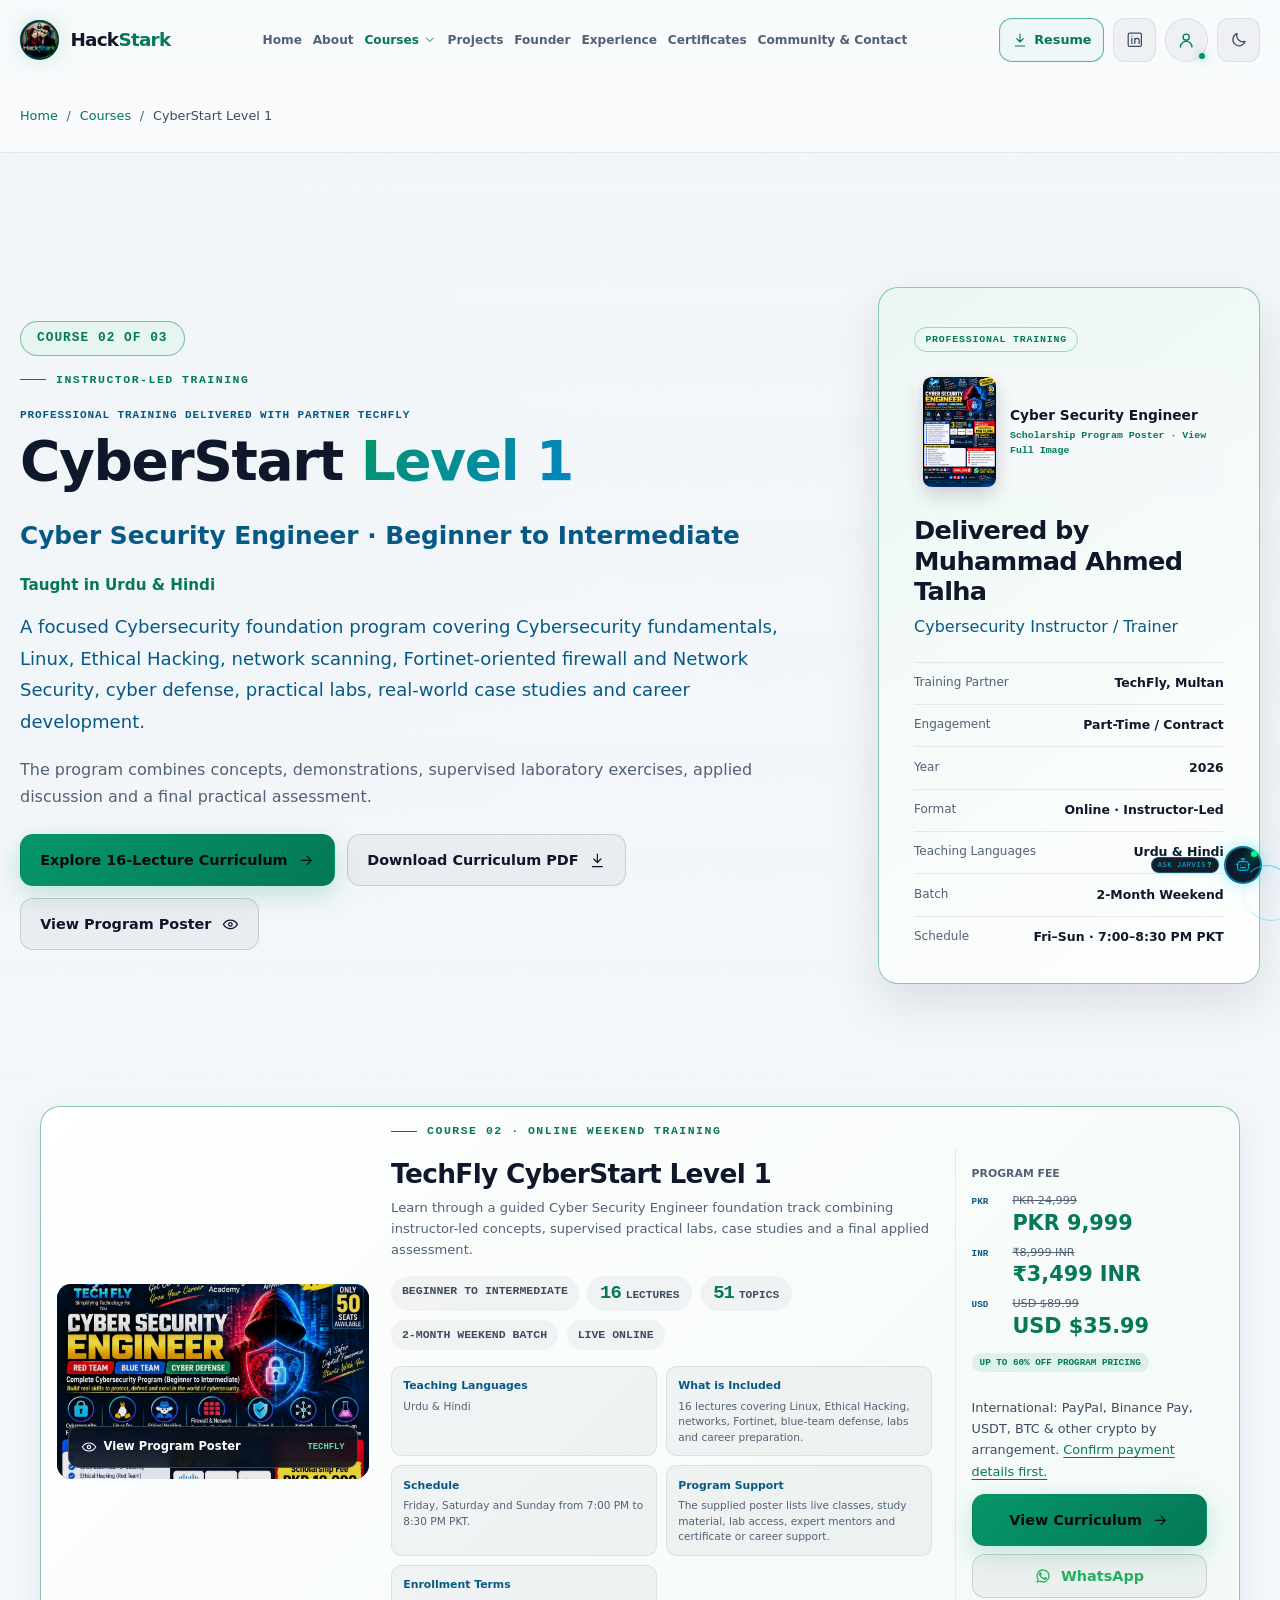
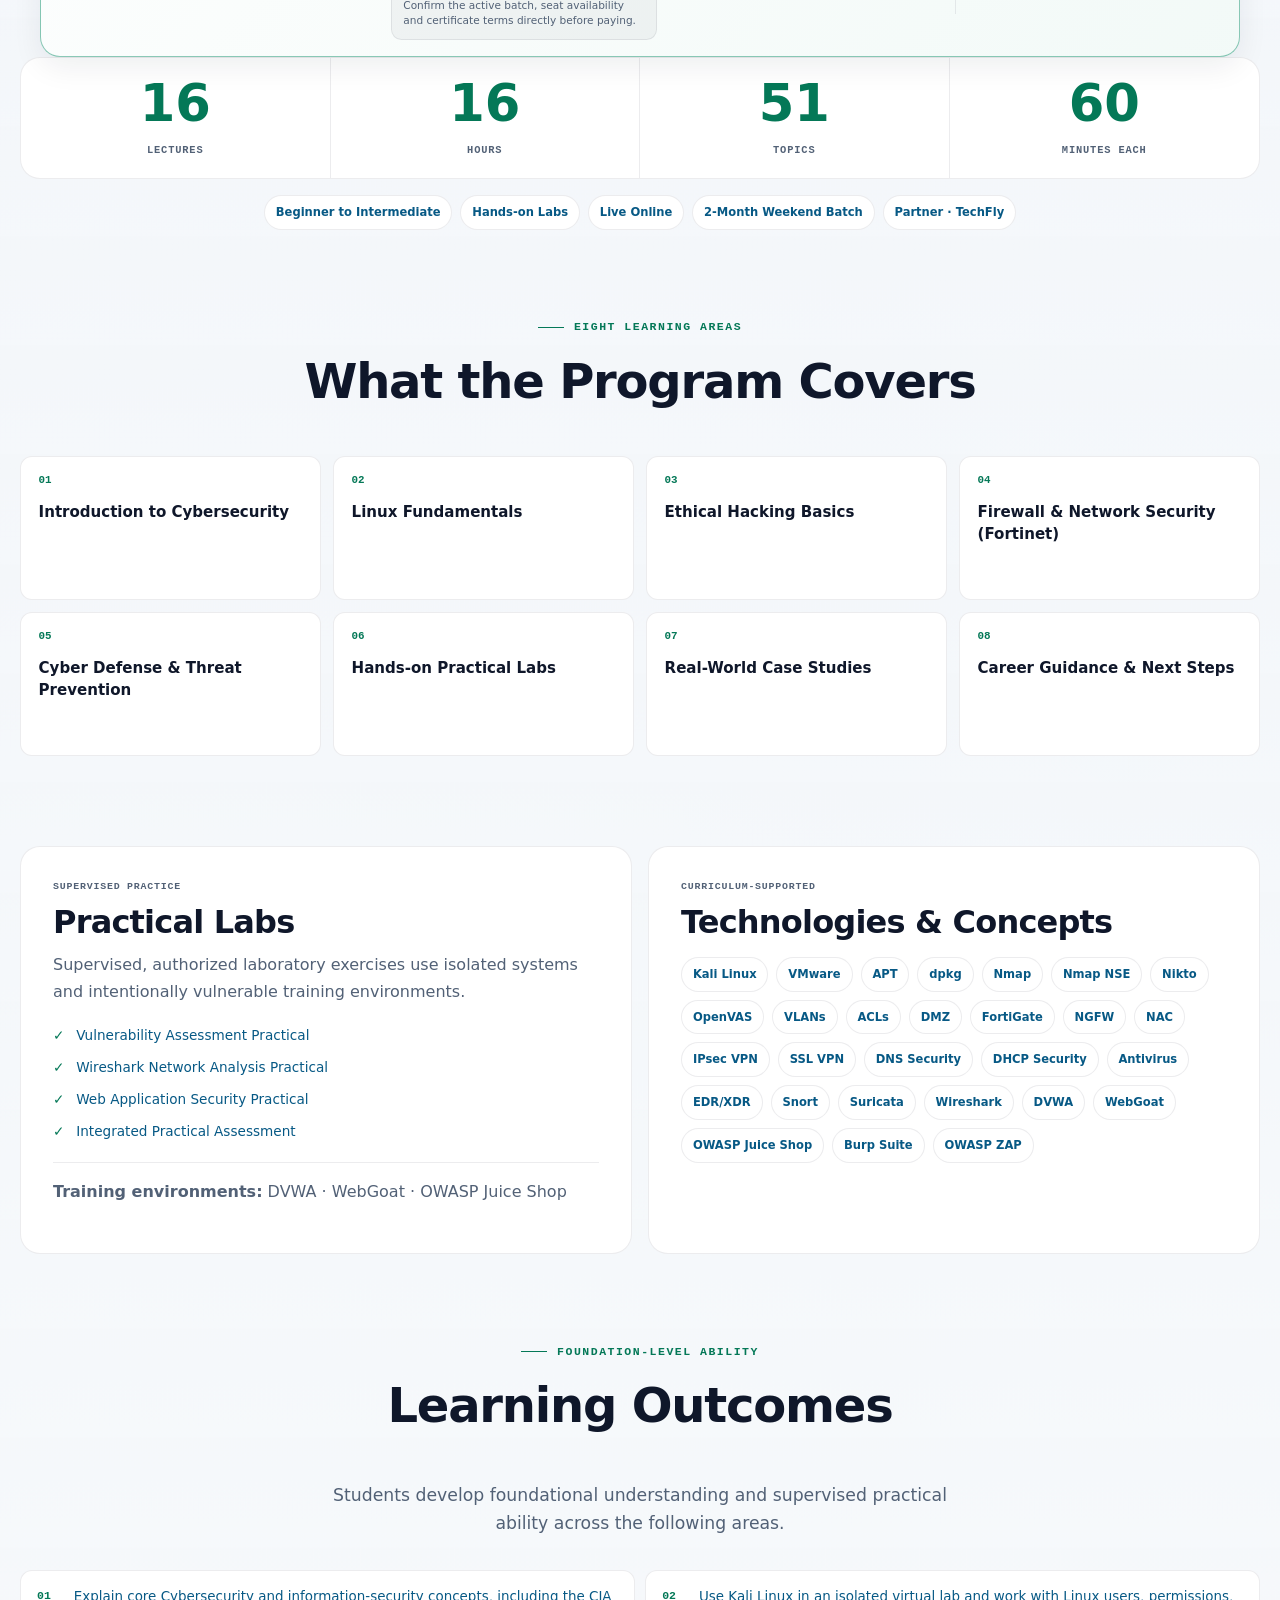
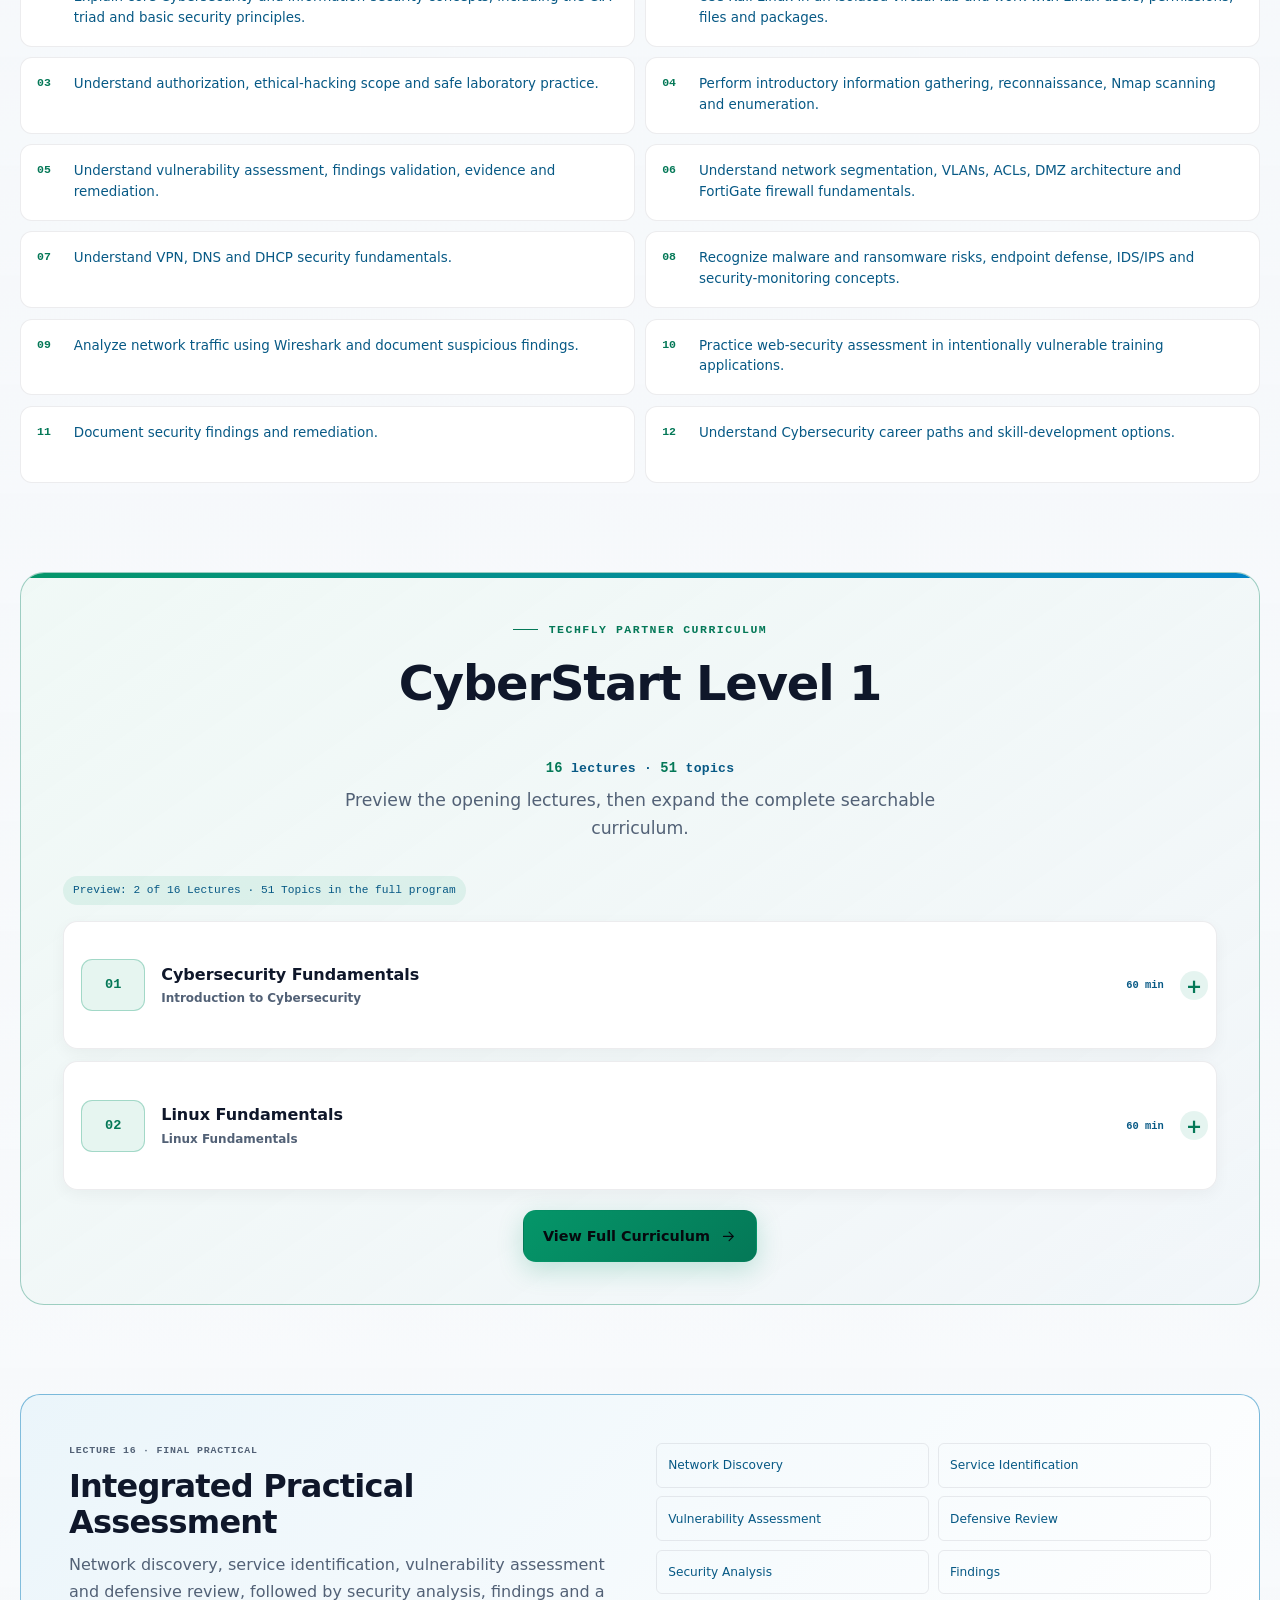
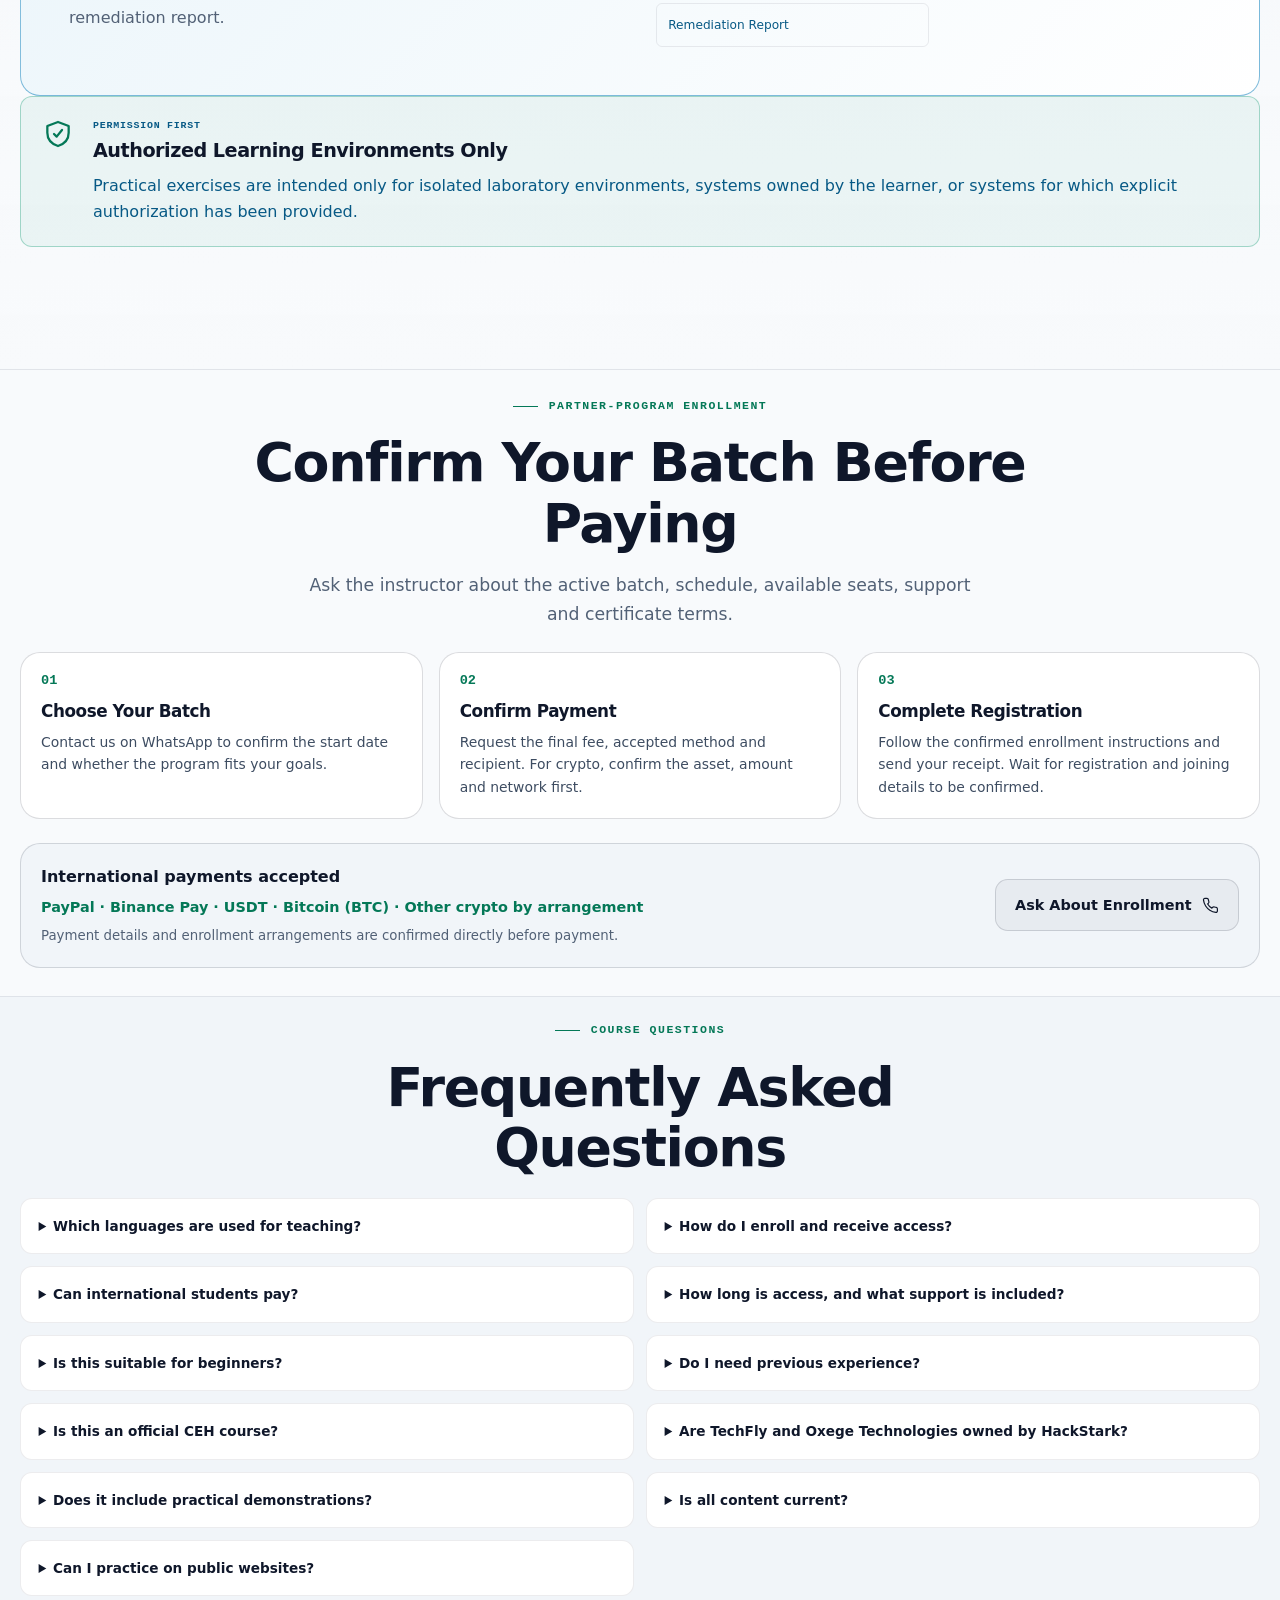
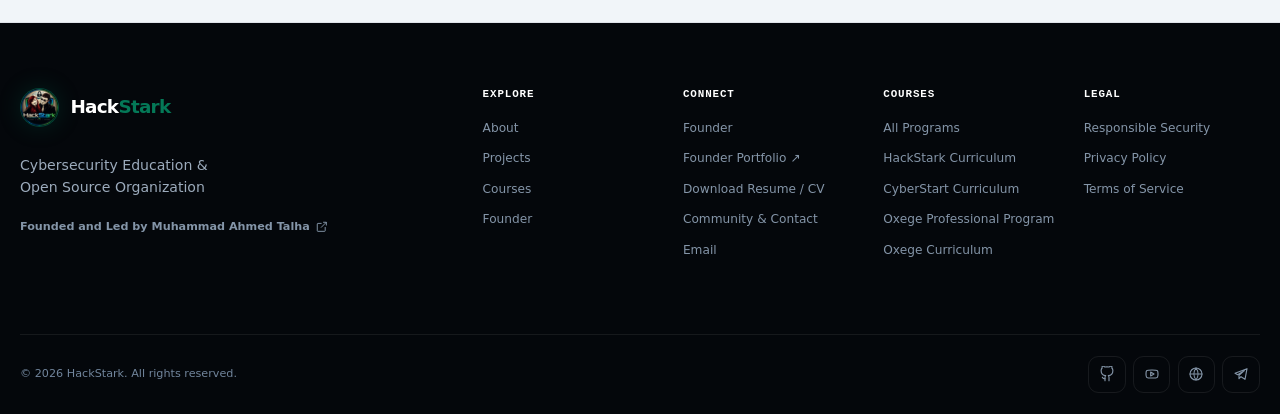
==== cyberstart.html @ ad21ef14 "Add files via upload" ====
<!doctype html>
<html lang="en" data-theme="dark">
<head>
  <meta charset="utf-8">
  <meta name="viewport" content="width=device-width, initial-scale=1">
  <meta name="description" content="Explore TechFly’s instructor-led cybersecurity foundation course, taught in Urdu and Hindi, with 16 lectures, supervised labs and weekend learning.">
  <meta name="theme-color" content="#06090e">
  <meta name="color-scheme" content="dark light">
  <meta name="application-name" content="HackStark">
  <meta name="apple-mobile-web-app-title" content="HackStark">
  <meta name="mobile-web-app-capable" content="yes">
  <meta name="apple-mobile-web-app-capable" content="yes">
  <meta name="referrer" content="strict-origin-when-cross-origin">
  <title>CyberStart Level 1 | HackStark</title>

  <link rel="canonical" href="https://mahmedtalha.github.io/hackstark/cyberstart.html">
  <link rel="icon" href="favicon.ico" sizes="any">
  <link rel="icon" href="favicon-16x16.png" type="image/png" sizes="16x16">
  <link rel="icon" href="favicon-32x32.png" type="image/png" sizes="32x32">
  <link rel="icon" href="favicon-48x48.png" type="image/png" sizes="48x48">
  <link rel="apple-touch-icon" href="apple-touch-icon.png" sizes="180x180">
  <link rel="manifest" href="site.webmanifest?v=20260921b">
  <meta name="msapplication-TileColor" content="#020b13">
  <meta name="msapplication-TileImage" content="icon-144.png">

  <meta property="og:type" content="website">
  <meta property="og:site_name" content="HackStark">
  <meta property="og:title" content="CyberStart Level 1 | HackStark">
  <meta property="og:description" content="Explore TechFly’s instructor-led cybersecurity foundation course, taught in Urdu and Hindi, with 16 lectures, supervised labs and weekend learning.">
  <meta property="og:url" content="https://mahmedtalha.github.io/hackstark/cyberstart.html">
  <meta property="og:image" content="https://mahmedtalha.github.io/hackstark/og.png">
  <meta property="og:image:width" content="1200">
  <meta property="og:image:height" content="630">
  <meta property="og:image:alt" content="Circular HackStark logo with two masked figures, a shield and blue-green branding">

  <meta name="twitter:card" content="summary_large_image">
  <meta name="twitter:title" content="CyberStart Level 1 | HackStark">
  <meta name="twitter:description" content="Explore TechFly’s instructor-led cybersecurity foundation course, taught in Urdu and Hindi, with 16 lectures, supervised labs and weekend learning.">
  <meta name="twitter:image" content="https://mahmedtalha.github.io/hackstark/og.png">

  <link rel="preconnect" href="https://premium-cow-1150.clerk.accounts.dev" crossorigin>
  <link rel="dns-prefetch" href="//premium-cow-1150.clerk.accounts.dev">
  <link rel="preload" href="https://premium-cow-1150.clerk.accounts.dev/npm/@clerk/ui@1/dist/ui.browser.js" as="script" crossorigin="anonymous" fetchpriority="high">
  <link rel="preload" href="https://premium-cow-1150.clerk.accounts.dev/npm/@clerk/clerk-js@6/dist/clerk.browser.js" as="script" crossorigin="anonymous" fetchpriority="high">
  <link rel="stylesheet" href="style.css?v=20261008">
  <link rel="stylesheet" href="course.css?v=20261005c">
  <link rel="stylesheet" href="cyberstart.css?v=20261005">
  <link rel="stylesheet" href="jarvis-aichatbot.css?v=20260922">
  <link rel="stylesheet" href="site-updates.css?v=20261008e">
  <script defer fetchpriority="high" crossorigin="anonymous" src="https://premium-cow-1150.clerk.accounts.dev/npm/@clerk/ui@1/dist/ui.browser.js"></script>
  <script defer fetchpriority="high" crossorigin="anonymous" data-clerk-publishable-key="pk_test_cHJlbWl1bS1jb3ctMTE1MC5jbGVyay5hY2NvdW50cy5kZXYk" src="https://premium-cow-1150.clerk.accounts.dev/npm/@clerk/clerk-js@6/dist/clerk.browser.js"></script>
  <script src="clerk-auth.js?v=20260922g" defer></script>
  <script src="oxege-curriculum-data.js?v=20261004" defer></script>
  <script src="hackstark-data.js?v=20261008b" defer></script>
  <script src="script.js?v=20261004" defer></script>
  <script src="site-pages.js?v=20261008e" defer></script>
  <script src="cyberstart.js?v=20261005" defer></script>
  <script src="whatsapp-enrollment.js?v=20261008" defer></script>
  <script src="jarvis-aichatbot.js?v=20261008e" defer></script>

  <script type="application/ld+json">
{
  "@context": "https://schema.org",
  "@graph": [
    {
      "@type": "Organization",
      "@id": "https://mahmedtalha.github.io/hackstark/#organization",
      "name": "HackStark",
      "url": "https://mahmedtalha.github.io/hackstark/",
      "email": "hackstarkofficial@gmail.com",
      "description": "A cybersecurity education and open source organization founded and led by Muhammad Ahmed Talha, focused on practical learning, responsible security research and open source projects.",
      "founder": {
        "@id": "https://mahmedtalha.github.io/hackstark/#founder"
      },
      "hasCourse": {
        "@id": "https://mahmedtalha.github.io/hackstark/#ethical-hacking-course"
      },
      "sameAs": [
        "https://github.com/hackstarkofficial",
        "https://www.youtube.com/@hackstark8829",
        "https://facebook.com/hackstarkk/",
        "https://t.me/hackstarkofficial"
      ]
    },
    {
      "@type": "WebSite",
      "@id": "https://mahmedtalha.github.io/hackstark/#website",
      "url": "https://mahmedtalha.github.io/hackstark/",
      "name": "HackStark",
      "publisher": {
        "@id": "https://mahmedtalha.github.io/hackstark/#organization"
      }
    },
    {
      "@type": "Person",
      "@id": "https://mahmedtalha.github.io/hackstark/#founder",
      "name": "Muhammad Ahmed Talha",
      "jobTitle": "CyberSecurity and IT Infrastructure Professional; Founder and CEO of HackStark",
      "description": "CyberSecurity instructor and IT infrastructure manager with 6+ years of experience across security training, penetration testing, enterprise operations and open-source security projects.",
      "email": "ahmedtalha470@gmail.com",
      "telephone": "+92 302 3070227",
      "address": {
        "@type": "PostalAddress",
        "addressLocality": "Rahim Yar Khan",
        "addressCountry": "PK"
      },
      "url": "https://mahmedtalha.github.io/portfolio/",
      "image": "https://mahmedtalha.github.io/hackstark/muhammad-ahmed-talha.webp",
      "worksFor": {
        "@id": "https://mahmedtalha.github.io/hackstark/#organization"
      },
      "alumniOf": {
        "@type": "CollegeOrUniversity",
        "name": "Islamia University of Bahawalpur"
      },
      "knowsAbout": [
        "Penetration Testing",
        "VAPT",
        "Red Teaming",
        "Network Security",
        "Active Directory",
        "Fortinet",
        "pfSense",
        "MikroTik",
        "Windows Server",
        "Linux System Administration",
        "OSINT",
        "Python Automation"
      ],
      "sameAs": [
        "https://github.com/mahmedtalha",
        "https://linkedin.com/in/ahmedtalha470"
      ]
    },
    {
      "@type": "Course",
      "@id": "https://mahmedtalha.github.io/hackstark/#ethical-hacking-course",
      "name": "Ethical Hacking Course for Beginners",
      "description": "A structured beginner course covering Kali Linux lab setup, reconnaissance, vulnerability assessment, systems, networks, web security, wireless security, IoT, cloud computing and cryptography.",
      "url": "https://mahmedtalha.github.io/hackstark/ethical-hacking-course.html",
      "educationalLevel": "Beginner",
      "isAccessibleForFree": false,
      "inLanguage": [
        "ur",
        "hi",
        "en"
      ],
      "hasCourseInstance": {
        "@type": "CourseInstance",
        "courseMode": "online, self-paced",
        "instructor": {
          "@id": "https://mahmedtalha.github.io/hackstark/#founder"
        }
      },
      "offers": {
        "@type": "Offer",
        "priceCurrency": "PKR",
        "price": "1999"
      },
      "provider": {
        "@id": "https://mahmedtalha.github.io/hackstark/#organization"
      }
    },
    {
      "@type": "Course",
      "@id": "https://mahmedtalha.github.io/hackstark/#cyberstart",
      "name": "CyberStart Level 1",
      "alternateName": "Cyber Security Engineer Foundation Program",
      "description": "A 16-lecture online instructor-led cybersecurity foundation program delivered within a two-month weekend format, covering cybersecurity fundamentals, Linux, ethical hacking, network scanning, Fortinet-oriented firewall and network security, cyber defense, supervised practical labs, case studies, career guidance and an integrated practical assessment.",
      "url": "https://mahmedtalha.github.io/hackstark/cyberstart.html",
      "educationalLevel": "Foundation",
      "timeRequired": "PT16H",
      "inLanguage": [
        "ur",
        "hi"
      ],
      "provider": {
        "@type": "Organization",
        "name": "TechFly",
        "address": {
          "@type": "PostalAddress",
          "addressLocality": "Multan",
          "addressCountry": "PK"
        }
      },
      "hasCourseInstance": {
        "@type": "CourseInstance",
        "courseMode": "Online instructor-led weekend training",
        "instructor": {
          "@id": "https://mahmedtalha.github.io/hackstark/#founder"
        }
      },
      "offers": {
        "@type": "Offer",
        "priceCurrency": "PKR",
        "price": "9999"
      }
    },
    {
      "@type": "Course",
      "@id": "https://mahmedtalha.github.io/hackstark/#oxege-training",
      "name": "Professional Cybersecurity & Ethical Hacking Program",
      "alternateName": "CEH v13 / CEH AI-Aligned Curriculum",
      "description": "An independent three-month professional cybersecurity curriculum aligned with relevant CEH v13 and CEH AI subject areas. It is not official EC-Council courseware or an EC-Council-authorized training program.",
      "url": "https://mahmedtalha.github.io/hackstark/oxege-training.html",
      "educationalLevel": "Beginner to professional",
      "timeRequired": "P3M",
      "inLanguage": [
        "ur",
        "hi"
      ],
      "provider": {
        "@type": "Organization",
        "name": "Oxege Technologies"
      },
      "hasCourseInstance": {
        "@type": "CourseInstance",
        "courseMode": [
          "Online",
          "Physical classroom in Rahim Yar Khan"
        ],
        "location": {
          "@type": "Place",
          "name": "Rahim Yar Khan",
          "address": {
            "@type": "PostalAddress",
            "addressLocality": "Rahim Yar Khan",
            "addressCountry": "PK"
          }
        },
        "instructor": {
          "@id": "https://mahmedtalha.github.io/hackstark/#founder"
        }
      },
      "offers": {
        "@type": "Offer",
        "priceCurrency": "PKR",
        "price": "44999"
      }
    }
  ]
}
  </script>
</head>
<body class="detail-page">
  <a class="skip-link" href="#main-content">Skip to Main Content</a>
  <div class="scroll-progress" aria-hidden="true"><span id="scroll-progress-bar"></span></div>

  <!-- Reusable icon symbols -->
  <svg class="svg-sprite" aria-hidden="true" focusable="false">
    <symbol id="icon-arrow" viewBox="0 0 24 24"><path d="M5 12h14M13 6l6 6-6 6"/></symbol>
    <symbol id="icon-book" viewBox="0 0 24 24"><path d="M4 19.5A2.5 2.5 0 0 1 6.5 17H20V4H6.5A2.5 2.5 0 0 0 4 6.5v13Z"/><path d="M4 19.5v-13M8 8h8M8 12h6"/></symbol>
    <symbol id="icon-code" viewBox="0 0 24 24"><path d="m8 9-3 3 3 3M16 9l3 3-3 3M14 5l-4 14"/></symbol>
    <symbol id="icon-copy" viewBox="0 0 24 24"><rect x="9" y="9" width="11" height="11" rx="2"/><path d="M15 9V6a2 2 0 0 0-2-2H6a2 2 0 0 0-2 2v7a2 2 0 0 0 2 2h3"/></symbol>
    <symbol id="icon-download" viewBox="0 0 24 24"><path d="M12 3v12M7 10l5 5 5-5M5 21h14"/></symbol>
    <symbol id="icon-external" viewBox="0 0 24 24"><path d="M15 4h5v5M20 4l-9 9"/><path d="M18 13v6a1 1 0 0 1-1 1H5a1 1 0 0 1-1-1V7a1 1 0 0 1 1-1h6"/></symbol>
    <symbol id="icon-eye" viewBox="0 0 24 24"><path d="M2 12s3.5-6 10-6 10 6 10 6-3.5 6-10 6S2 12 2 12Z"/><circle cx="12" cy="12" r="2.5"/></symbol>
    <symbol id="icon-github" viewBox="0 0 24 24"><path d="M15 22v-4a4.8 4.8 0 0 0-1-3.5c3.3-.4 6.8-1.6 6.8-7.4A5.8 5.8 0 0 0 19.3 3 5.4 5.4 0 0 0 19.1.1S17.9-.3 15 1.6a13.4 13.4 0 0 0-6 0C6.1-.3 4.9.1 4.9.1A5.4 5.4 0 0 0 4.7 3a5.8 5.8 0 0 0-1.5 4.1c0 5.8 3.5 7 6.8 7.4A4.8 4.8 0 0 0 9 18v4"/><path d="M9 19c-3 .9-3-1.5-4-2"/></symbol>
    <symbol id="icon-globe" viewBox="0 0 24 24"><circle cx="12" cy="12" r="9"/><path d="M3 12h18M12 3a15 15 0 0 1 0 18M12 3a15 15 0 0 0 0 18"/></symbol>
    <symbol id="icon-grid" viewBox="0 0 24 24"><rect x="4" y="4" width="6" height="6" rx="1"/><rect x="14" y="4" width="6" height="6" rx="1"/><rect x="4" y="14" width="6" height="6" rx="1"/><rect x="14" y="14" width="6" height="6" rx="1"/></symbol>
    <symbol id="icon-instagram" viewBox="0 0 24 24"><rect x="3" y="3" width="18" height="18" rx="5"/><circle cx="12" cy="12" r="4"/><circle cx="17.5" cy="6.5" r=".8" fill="currentColor" stroke="none"/></symbol>
    <symbol id="icon-layers" viewBox="0 0 24 24"><path d="m12 3 9 5-9 5-9-5 9-5Z"/><path d="m3 12 9 5 9-5M3 16l9 5 9-5"/></symbol>
    <symbol id="icon-linkedin" viewBox="0 0 24 24"><rect x="3" y="3" width="18" height="18" rx="2"/><path d="M8 10v7M8 7v.01M12 17v-4a3 3 0 0 1 6 0v4M12 10v7"/></symbol>
    <symbol id="icon-lock" viewBox="0 0 24 24"><rect x="4" y="10" width="16" height="11" rx="2"/><path d="M8 10V7a4 4 0 0 1 8 0v3M12 14v3"/></symbol>
    <symbol id="icon-mail" viewBox="0 0 24 24"><rect x="3" y="5" width="18" height="14" rx="2"/><path d="m3 7 9 6 9-6"/></symbol>
    <symbol id="icon-menu" viewBox="0 0 24 24"><path d="M4 7h16M4 12h16M4 17h16"/></symbol>
    <symbol id="icon-moon" viewBox="0 0 24 24"><path d="M20.5 14.2A8.4 8.4 0 0 1 9.8 3.5 8.5 8.5 0 1 0 20.5 14.2Z"/></symbol>
    <symbol id="icon-network" viewBox="0 0 24 24"><circle cx="5" cy="6" r="2"/><circle cx="19" cy="6" r="2"/><circle cx="12" cy="18" r="2"/><path d="m7 7 4 9M17 7l-4 9M7 6h10"/></symbol>
    <symbol id="icon-phone" viewBox="0 0 24 24"><path d="M22 16.9v3a2 2 0 0 1-2.2 2 19.8 19.8 0 0 1-8.6-3.1 19.4 19.4 0 0 1-6-6A19.8 19.8 0 0 1 2.1 4.2 2 2 0 0 1 4.1 2h3a2 2 0 0 1 2 1.7c.1 1 .4 2 .7 2.9a2 2 0 0 1-.5 2.1L8.1 9.9a16 16 0 0 0 6 6l1.2-1.2a2 2 0 0 1 2.1-.5c1 .3 1.9.6 2.9.7a2 2 0 0 1 1.7 2Z"/></symbol>
    <symbol id="icon-whatsapp" viewBox="0 0 24 24"><path fill="currentColor" stroke="none" d="M17.47 14.38c-.3-.15-1.76-.87-2.03-.97-.27-.1-.47-.15-.67.15-.2.3-.77.97-.94 1.17-.17.2-.35.22-.64.07-.3-.15-1.26-.46-2.4-1.48a9 9 0 0 1-1.66-2.07c-.17-.3-.02-.46.13-.6.13-.13.3-.35.45-.52.15-.17.2-.3.3-.5.1-.2.05-.37-.03-.52-.07-.15-.67-1.61-.91-2.21-.24-.58-.49-.5-.67-.51h-.57c-.2 0-.52.07-.79.37-.27.3-1.04 1.02-1.04 2.48s1.07 2.88 1.21 3.08c.15.2 2.1 3.21 5.1 4.5.71.31 1.27.49 1.7.63.72.23 1.37.2 1.88.12.58-.09 1.76-.72 2.01-1.42.25-.7.25-1.3.17-1.42-.07-.13-.27-.2-.57-.35ZM12.04 2a9.84 9.84 0 0 0-8.4 14.95L2.05 22l5.18-1.53A9.9 9.9 0 1 0 12.04 2Zm0 17.98a8 8 0 0 1-4.08-1.12l-.29-.17-3.08.91.92-3-.19-.31a8.05 8.05 0 1 1 6.72 3.69Z"/></symbol>
    <symbol id="icon-play" viewBox="0 0 24 24"><circle cx="12" cy="12" r="9"/><path d="m10 8 6 4-6 4V8Z"/></symbol>
    <symbol id="icon-search" viewBox="0 0 24 24"><circle cx="11" cy="11" r="7"/><path d="m20 20-4-4"/></symbol>
    <symbol id="icon-server" viewBox="0 0 24 24"><rect x="3" y="4" width="18" height="6" rx="2"/><rect x="3" y="14" width="18" height="6" rx="2"/><path d="M7 7h.01M7 17h.01M11 7h6M11 17h6"/></symbol>
    <symbol id="icon-shield" viewBox="0 0 24 24"><path d="M12 3 20 6v5c0 5-3.3 8.4-8 10-4.7-1.6-8-5-8-10V6l8-3Z"/><path d="m9 12 2 2 4-5"/></symbol>
    <symbol id="icon-sun" viewBox="0 0 24 24"><circle cx="12" cy="12" r="4"/><path d="M12 2v2M12 20v2M4.9 4.9l1.4 1.4M17.7 17.7l1.4 1.4M2 12h2M20 12h2M4.9 19.1l1.4-1.4M17.7 6.3l1.4-1.4"/></symbol>
    <symbol id="icon-telegram" viewBox="0 0 24 24"><path d="m21 4-3 16-6-4-3 3v-5l8-7-10 6-4-2 18-7Z"/></symbol>
    <symbol id="icon-terminal" viewBox="0 0 24 24"><rect x="3" y="4" width="18" height="16" rx="2"/><path d="m7 9 3 3-3 3M13 15h4"/></symbol>
    <symbol id="icon-user" viewBox="0 0 24 24"><circle cx="12" cy="8" r="4"/><path d="M4.5 21a7.5 7.5 0 0 1 15 0"/></symbol>
    <symbol id="icon-wifi" viewBox="0 0 24 24"><path d="M4 10a12 12 0 0 1 16 0M7 13a8 8 0 0 1 10 0M10 16a4 4 0 0 1 4 0"/><circle cx="12" cy="19" r="1" fill="currentColor" stroke="none"/></symbol>
    <symbol id="icon-x" viewBox="0 0 24 24"><path d="M4 4l16 16M20 4 4 20"/></symbol>
    <symbol id="icon-youtube" viewBox="0 0 24 24"><path d="M21 12s0-4-1-5-3-1-8-1-7 0-8 1-1 5-1 5 0 4 1 5 3 1 8 1 7 0 8-1 1-5 1-5Z"/><path d="m10 9 5 3-5 3V9Z"/></symbol>
  </svg>

  <header class="site-header" id="site-header">
    <div class="container header-inner">
      <a class="brand" href="index.html#home" aria-label="HackStark home">
        <span class="brand-mark" aria-hidden="true"><img src="icon-48.png" width="36" height="36" alt=""></span>
        <span>Hack<span>Stark</span></span>
      </a>

      <nav class="desktop-nav" aria-label="Primary navigation">
        <a href="index.html#home">Home</a>
        <a href="index.html#about">About</a>
        <div class="courses-dropdown">
          <button class="courses-toggle" id="courses-toggle-desktop" type="button" aria-expanded="false" aria-haspopup="menu" aria-controls="courses-menu-desktop">Courses <svg aria-hidden="true" viewBox="0 0 24 24"><path d="m6 9 6 6 6-6"/></svg></button>
          <div class="courses-menu" id="courses-menu-desktop" role="menu" aria-labelledby="courses-toggle-desktop" hidden>
            <div class="courses-menu__intro" role="presentation"><div><span class="courses-menu__eyebrow">HackStark Learning Paths</span></div><span class="courses-menu__count">3 Courses</span></div>
            <a class="courses-tile courses-tile--01" role="menuitem" href="ethical-hacking-course.html#about-course" aria-labelledby="course-label-desktop-01">
              <span class="courses-tile__icon courses-tile__icon--art" aria-hidden="true"><img src="course-security-art.svg" width="80" height="80" alt=""></span>
              <div class="courses-tile__body">
                <p class="courses-tile__provider"><span class="courses-tile__label">By</span> <b>HackStark</b></p>
                <h3 id="course-label-desktop-01">Ethical Hacking Course for Beginners</h3>
                <div class="courses-tile__tags"><span>Beginner</span><span>Self-Paced</span></div>
              </div>
              <div class="courses-tile__actions">
                <span class="courses-tile__view" aria-hidden="true"><span>View Course</span> <svg aria-hidden="true"><use href="#icon-arrow"></use></svg></span>
              </div>
            </a>
            <a class="courses-tile courses-tile--02" role="menuitem" href="#cyberstart" aria-labelledby="course-label-desktop-02">
              <span class="courses-tile__icon" aria-hidden="true"><svg><use href="#icon-terminal"></use></svg></span>
              <div class="courses-tile__body">
                <p class="courses-tile__provider"><span class="courses-tile__label">Partner</span> <b>TechFly</b></p>
                <h3 id="course-label-desktop-02">CyberStart Level 1</h3>
                <div class="courses-tile__tags"><span>16 Lectures</span><span>Beginner to Intermediate</span></div>
              </div>
              <div class="courses-tile__actions">
                <span class="courses-tile__view" aria-hidden="true"><span>View Course</span> <svg aria-hidden="true"><use href="#icon-arrow"></use></svg></span>
              </div>
            </a>
            <a class="courses-tile courses-tile--03" role="menuitem" href="oxege-training.html#oxege-training" aria-labelledby="course-label-desktop-03">
              <span class="courses-tile__icon" aria-hidden="true"><svg><use href="#icon-layers"></use></svg></span>
              <div class="courses-tile__body">
                <p class="courses-tile__provider"><span class="courses-tile__label">Partner</span> <b>Oxege Technologies</b></p>
                <h3 id="course-label-desktop-03">Professional Cybersecurity &amp; Ethical Hacking Program</h3>
                <div class="courses-tile__tags"><span>32 Modules · 587 Topics</span><span>CEH v13 / CEH AI Aligned</span></div>
              </div>
              <div class="courses-tile__actions">
                <span class="courses-tile__view" aria-hidden="true"><span>View Course</span> <svg aria-hidden="true"><use href="#icon-arrow"></use></svg></span>
              </div>
            </a>
          </div>
        </div>
        <a href="index.html#projects">Projects</a>
        <a href="index.html#founder">Founder</a>
        <a href="index.html#experience">Experience</a>
        <a href="index.html#credentials">Certificates</a>
        <a href="index.html#community">Community &amp; Contact</a>
      </nav>

      <div class="header-actions">
        <a class="button button--small button--outline-accent header-resume header-cta" href="M-Ahmed-Talha-Resume-2026.pdf?v=20260922-2" download="M-Ahmed-Talha-Resume-2026.pdf" aria-label="Download Muhammad Ahmed Talha's resume as a PDF"><svg aria-hidden="true"><use href="#icon-download"></use></svg><span>Resume</span></a>
        <a class="icon-button header-linkedin header-cta" href="https://linkedin.com/in/ahmedtalha470" target="_blank" rel="noopener noreferrer" aria-label="View Muhammad Ahmed Talha's LinkedIn profile" title="View LinkedIn"><svg aria-hidden="true"><use href="#icon-linkedin"></use></svg></a>
        <div class="auth-controls" id="clerk-auth-controls" aria-live="polite">
          <button class="auth-loading" data-clerk-loading type="button" aria-label="Open account" aria-busy="false" title="Sign in or create an account">
            <svg aria-hidden="true"><use href="#icon-user"></use></svg>
          </button>
          <div class="auth-signed-in" data-clerk-signed-in hidden>
            <span class="sr-only">Signed in Account Menu</span>
            <div id="clerk-user-button"></div>
          </div>
          <span class="auth-status" data-clerk-status hidden></span>
        </div>
        <button class="icon-button theme-toggle" id="theme-toggle" type="button" aria-label="Switch to light theme" title="Change color theme">
          <svg class="theme-icon theme-icon--sun" aria-hidden="true"><use href="#icon-sun"></use></svg>
          <svg class="theme-icon theme-icon--moon" aria-hidden="true"><use href="#icon-moon"></use></svg>
        </button>
        <button class="icon-button menu-toggle" id="menu-toggle" type="button" aria-expanded="false" aria-controls="mobile-menu" aria-label="Open navigation menu">
          <svg aria-hidden="true"><use href="#icon-menu"></use></svg>
        </button>
      </div>
    </div>

    <nav class="mobile-nav" id="mobile-menu" aria-label="Mobile navigation" hidden>
      <div class="mobile-nav__inner">
        <a href="index.html#home">Home</a>
        <a href="index.html#about">About</a>
        <div class="courses-dropdown">
          <button class="courses-toggle" id="courses-toggle-mobile" type="button" aria-expanded="false" aria-haspopup="menu" aria-controls="courses-menu-mobile">Courses <svg aria-hidden="true" viewBox="0 0 24 24"><path d="m6 9 6 6 6-6"/></svg></button>
          <div class="courses-menu" id="courses-menu-mobile" role="menu" aria-labelledby="courses-toggle-mobile" hidden>
            <div class="courses-menu__intro" role="presentation"><div><span class="courses-menu__eyebrow">HackStark Learning Paths</span></div><span class="courses-menu__count">3 Courses</span></div>
            <a class="courses-tile courses-tile--01" role="menuitem" href="ethical-hacking-course.html#about-course" aria-labelledby="course-label-mobile-01">
              <span class="courses-tile__icon courses-tile__icon--art" aria-hidden="true"><img src="course-security-art.svg" width="80" height="80" alt=""></span>
              <div class="courses-tile__body">
                <p class="courses-tile__provider"><span class="courses-tile__label">By</span> <b>HackStark</b></p>
                <h3 id="course-label-mobile-01">Ethical Hacking Course for Beginners</h3>
                <div class="courses-tile__tags"><span>Beginner</span><span>Self-Paced</span></div>
              </div>
              <div class="courses-tile__actions">
                <span class="courses-tile__view" aria-hidden="true"><span>View Course</span> <svg aria-hidden="true"><use href="#icon-arrow"></use></svg></span>
              </div>
            </a>
            <a class="courses-tile courses-tile--02" role="menuitem" href="#cyberstart" aria-labelledby="course-label-mobile-02">
              <span class="courses-tile__icon" aria-hidden="true"><svg><use href="#icon-terminal"></use></svg></span>
              <div class="courses-tile__body">
                <p class="courses-tile__provider"><span class="courses-tile__label">Partner</span> <b>TechFly</b></p>
                <h3 id="course-label-mobile-02">CyberStart Level 1</h3>
                <div class="courses-tile__tags"><span>16 Lectures</span><span>Beginner to Intermediate</span></div>
              </div>
              <div class="courses-tile__actions">
                <span class="courses-tile__view" aria-hidden="true"><span>View Course</span> <svg aria-hidden="true"><use href="#icon-arrow"></use></svg></span>
              </div>
            </a>
            <a class="courses-tile courses-tile--03" role="menuitem" href="oxege-training.html#oxege-training" aria-labelledby="course-label-mobile-03">
              <span class="courses-tile__icon" aria-hidden="true"><svg><use href="#icon-layers"></use></svg></span>
              <div class="courses-tile__body">
                <p class="courses-tile__provider"><span class="courses-tile__label">Partner</span> <b>Oxege Technologies</b></p>
                <h3 id="course-label-mobile-03">Professional Cybersecurity &amp; Ethical Hacking Program</h3>
                <div class="courses-tile__tags"><span>32 Modules · 587 Topics</span><span>CEH v13 / CEH AI Aligned</span></div>
              </div>
              <div class="courses-tile__actions">
                <span class="courses-tile__view" aria-hidden="true"><span>View Course</span> <svg aria-hidden="true"><use href="#icon-arrow"></use></svg></span>
              </div>
            </a>
          </div>
        </div>
        <a href="index.html#projects">Projects</a>
        <a href="index.html#founder">Founder</a>
        <a href="index.html#experience">Experience</a>
        <a href="index.html#credentials">Certificates</a>
        <a href="index.html#community">Community &amp; Contact</a>
        <a class="mobile-resume-link" href="M-Ahmed-Talha-Resume-2026.pdf?v=20260922-2" download="M-Ahmed-Talha-Resume-2026.pdf"><svg aria-hidden="true"><use href="#icon-download"></use></svg> Download Resume / CV</a>
        <a class="mobile-linkedin-link" href="https://linkedin.com/in/ahmedtalha470" target="_blank" rel="noopener noreferrer"><svg aria-hidden="true"><use href="#icon-linkedin"></use></svg> View LinkedIn</a>
      </div>
    </nav>
  </header>

  <main id="main-content">
<nav class="container course-breadcrumb" aria-label="Breadcrumb"><a href="index.html">Home</a><span aria-hidden="true">/</span><a href="index.html#courses">Courses</a><span aria-hidden="true">/</span><span aria-current="page">CyberStart Level 1</span></nav>
    <!-- CyberStart Level 1: separate instructor-led professional training program -->
    <section class="section cyberstart" id="cyberstart" aria-labelledby="cyberstart-heading">
      <div class="container">
        <div class="cyberstart-hero reveal">
          <div class="cyberstart-hero__copy">
            <span class="curriculum-sequence">Course 02 of 03</span>
            <p class="eyebrow"><span></span> Instructor-Led Training</p>
            <p class="cyberstart-program-label">Professional Training Delivered with Partner TechFly</p>
            <h1 id="cyberstart-heading">CyberStart <em>Level 1</em></h1>
            <p class="cyberstart-subtitle">Cyber Security Engineer · Beginner to Intermediate</p>
            <p class="course-teaching-languages">Taught in Urdu &amp; Hindi</p>
            <p class="cyberstart-lead">A focused Cybersecurity foundation program covering Cybersecurity fundamentals, Linux, Ethical Hacking, network scanning, Fortinet-oriented firewall and Network Security, cyber defense, practical labs, real-world case studies and career development.</p>
            <p>The program combines concepts, demonstrations, supervised laboratory exercises, applied discussion and a final practical assessment.</p>
            <div class="cyberstart-actions">
              <a class="button button--primary" href="#cyberstart-curriculum">Explore 16-Lecture Curriculum <svg aria-hidden="true"><use href="#icon-arrow"></use></svg></a>
              <a class="button button--ghost" href="CyberStart_Level_1_Techfly_16_Lecture_Curriculum.pdf" download="CyberStart_Level_1_Techfly_16_Lecture_Curriculum.pdf" aria-label="Download TechFly CyberStart Level 1 curriculum PDF">Download Curriculum PDF <svg aria-hidden="true"><use href="#icon-download"></use></svg></a>
              <a class="button button--ghost" href="techfly-cyber-security-engineer-poster.jpg" target="_blank" rel="noopener noreferrer">View Program Poster <svg aria-hidden="true"><use href="#icon-eye"></use></svg></a>
            </div>
          </div>
          <aside class="cyberstart-credential" aria-label="CyberStart delivery details">
            <span class="cyberstart-credential__badge">Professional Training</span>
            <a class="cyberstart-poster" href="techfly-cyber-security-engineer-poster.jpg" target="_blank" rel="noopener noreferrer" aria-label="Open the TechFly Cyber Security Engineer scholarship program poster">
              <img src="techfly-cyber-security-engineer-poster.jpg" width="1024" height="1536" loading="lazy" decoding="async" alt="TechFly Cyber Security Engineer scholarship poster showing the online weekend program">
              <span><strong>Cyber Security Engineer</strong><small>Scholarship Program Poster · View Full Image</small></span>
            </a>
            <h3>Delivered by<br>Muhammad Ahmed Talha</h3>
            <p>Cybersecurity Instructor / Trainer</p>
            <dl>
              <div><dt>Training Partner</dt><dd>TechFly, Multan</dd></div>
              <div><dt>Engagement</dt><dd>Part-Time / Contract</dd></div>
              <div><dt>Year</dt><dd>2026</dd></div>
              <div><dt>Format</dt><dd>Online · Instructor-Led</dd></div>
              <div><dt>Teaching Languages</dt><dd>Urdu &amp; Hindi</dd></div>
              <div><dt>Batch</dt><dd>2-Month Weekend</dd></div>
              <div><dt>Schedule</dt><dd>Fri–Sun · 7:00–8:30 PM PKT</dd></div>
            </dl>
          </aside>
        </div>

        <div class="container course-enrollment course-enrollment--techfly" id="enroll-techfly">
          <div class="course-enrollment__media course-enrollment__media--poster">
            <img src="techfly-cyber-security-engineer-poster.jpg" width="1024" height="1536" loading="lazy" decoding="async" alt="TechFly Cyber Security Engineer online weekend scholarship program poster">
            <a href="techfly-cyber-security-engineer-poster.jpg" target="_blank" rel="noopener noreferrer"><svg aria-hidden="true"><use href="#icon-eye"></use></svg> View Program Poster <span>TechFly</span></a>
          </div>
          <div class="course-enrollment__content">
            <p class="eyebrow"><span></span> Course 02 · Online weekend training</p>
            <h3><a class="course-enrollment__title-link" href="#cyberstart">TechFly CyberStart Level 1</a></h3>
            <p>Learn through a guided Cyber Security Engineer foundation track combining instructor-led concepts, supervised practical labs, case studies and a final applied assessment.</p>
            <ul class="course-enrollment__highlights"><li>Beginner to Intermediate</li><li><strong class="stat-number stat-number--compact" data-count-up>16</strong><span>Lectures</span></li><li><strong class="stat-number stat-number--compact" data-count-up>51</strong><span>Topics</span></li><li>2-Month Weekend Batch</li><li>Live Online</li></ul>
            <dl class="course-purchase-details" aria-label="TechFly course purchase details">
              <div><dt>Teaching Languages</dt><dd>Urdu &amp; Hindi</dd></div>
              <div><dt>What is Included</dt><dd>16 lectures covering Linux, Ethical Hacking, networks, Fortinet, blue-team defense, labs and career preparation.</dd></div>
              <div><dt>Schedule</dt><dd>Friday, Saturday and Sunday from 7:00 PM to 8:30 PM PKT.</dd></div>
              <div><dt>Program Support</dt><dd>The supplied poster lists live classes, study material, lab access, expert mentors and certificate or career support.</dd></div>
              <div><dt>Enrollment Terms</dt><dd>Confirm the active batch, seat availability and certificate terms directly before paying.</dd></div>
            </dl>
          </div>
          <div class="course-enrollment__purchase">
            <span>Program Fee</span>
            <div class="course-price-pairs" aria-label="TechFly pricing in Pakistani rupees, Indian rupees and US dollars">
              <div><small>PKR</small><del>PKR 24,999</del><strong>PKR 9,999</strong></div>
              <div class="course-price-inr"><small>INR</small><del>₹8,999 INR</del><strong>₹3,499 INR</strong></div>
              <div><small>USD</small><del>USD $89.99</del><strong>USD $35.99</strong></div>
            </div>
            <span class="course-discount">Up to 60% Off Program Pricing</span>
<p class="course-payment-methods">International: PayPal, Binance Pay, USDT, BTC &amp; other crypto by arrangement. <a href="#enrollment-guide">Confirm payment details first.</a></p>
            <div class="course-enrollment__actions">
              <a class="button button--primary" href="#cyberstart-curriculum">View Curriculum <svg aria-hidden="true"><use href="#icon-arrow"></use></svg></a>
              <a class="button button--ghost enrollment-whatsapp" href="https://wa.me/923023070227?text=Hello%2C%20I%20would%20like%20information%20about%20the%20TechFly%20CyberStart%20Level%201%20program.%20Please%20share%20the%20active%20batch%2C%20fees%2C%20schedule%2C%20and%20enrollment%20details." target="_blank" rel="noopener noreferrer"><svg class="whatsapp-icon" aria-hidden="true"><use href="#icon-whatsapp"></use></svg> WhatsApp</a>
            </div>
          </div>
        </div>

        <div class="cyberstart-stats" aria-label="CyberStart program highlights">
          <div><strong>16</strong><span>Lectures</span></div><div><strong>16</strong><span>Hours</span></div><div><strong>51</strong><span>Topics</span></div><div><strong>60</strong><span>Minutes Each</span></div>
        </div>
        <ul class="cyberstart-badges" aria-label="Program attributes">
          <li>Beginner to Intermediate</li><li>Hands-on Labs</li><li>Live Online</li><li>2-Month Weekend Batch</li><li>Partner · TechFly</li>
        </ul>

        <div class="cyberstart-block" aria-labelledby="cyberstart-covers-heading">
          <div class="section-intro section-intro--center">
            <p class="eyebrow"><span></span> Eight Learning Areas</p>
            <h3 id="cyberstart-covers-heading">What the Program Covers</h3>
          </div>
          <ol class="cyberstart-area-grid" id="cyberstart-learning-areas"></ol>
        </div>

        <div class="cyberstart-split cyberstart-block">
          <article class="cyberstart-panel" aria-labelledby="cyberstart-labs-heading">
            <p class="mono-label">Supervised practice</p>
            <h3 id="cyberstart-labs-heading">Practical Labs</h3>
            <p>Supervised, authorized laboratory exercises use isolated systems and intentionally vulnerable training environments.</p>
            <ul class="cyberstart-check-list" id="cyberstart-labs"></ul>
            <p class="cyberstart-platforms"><strong>Training environments:</strong> DVWA · WebGoat · OWASP Juice Shop</p>
          </article>
          <article class="cyberstart-panel" aria-labelledby="cyberstart-tools-heading">
            <p class="mono-label">Curriculum-supported</p>
            <h3 id="cyberstart-tools-heading">Technologies &amp; Concepts</h3>
            <ul class="cyberstart-tool-list" id="cyberstart-tools"></ul>
          </article>
        </div>

        <div class="cyberstart-block" aria-labelledby="cyberstart-outcomes-heading">
          <div class="section-intro section-intro--center">
            <p class="eyebrow"><span></span> Foundation-Level Ability</p>
            <h3 id="cyberstart-outcomes-heading">Learning Outcomes</h3>
            <p>Students develop foundational understanding and supervised practical ability across the following areas.</p>
          </div>
          <ul class="cyberstart-outcomes" id="cyberstart-outcomes"></ul>
        </div>

        <div class="cyberstart-block cyberstart-curriculum" id="cyberstart-curriculum" aria-labelledby="cyberstart-curriculum-heading">
          <div class="section-intro section-intro--center">
            <p class="eyebrow"><span></span> TechFly Partner Curriculum</p>
            <h3 id="cyberstart-curriculum-heading">CyberStart Level 1</h3>
            <p class="curriculum-count"><strong>16</strong> lectures · <strong>51</strong> topics</p>
            <p>Preview the opening lectures, then expand the complete searchable curriculum.</p>
          </div>
          <div class="cyberstart-curriculum__tools" hidden>
            <label class="cyberstart-search"><span>Search CyberStart Curriculum</span><span><svg aria-hidden="true"><use href="#icon-search"></use></svg><input type="search" id="cyberstart-search" placeholder="Search lectures, topics or tools" autocomplete="off"></span></label>
            <div class="cyberstart-actions--compact"><button type="button" id="cyberstart-expand">Expand All</button><button type="button" id="cyberstart-collapse">Collapse All</button></div>
          </div>
          <div class="cyberstart-filters" id="cyberstart-filters" role="group" aria-label="Filter CyberStart curriculum by learning area" hidden></div>
          <p class="cyberstart-status" id="cyberstart-status" role="status" aria-live="polite"></p>
          <div class="cyberstart-lecture-list" id="cyberstart-lecture-list"></div>
          <div class="curriculum-more"><button class="button button--primary" type="button" id="cyberstart-full-toggle" aria-expanded="false" aria-controls="cyberstart-lecture-list">View Full Curriculum <svg aria-hidden="true"><use href="#icon-arrow"></use></svg></button></div>
          <noscript><p class="course-noscript">Enable JavaScript to use curriculum search, filters and accessible lecture accordions.</p></noscript>
        </div>

        <div class="cyberstart-assessment cyberstart-block" aria-labelledby="cyberstart-assessment-heading">
          <div><p class="mono-label">Lecture 16 · Final practical</p><h3 id="cyberstart-assessment-heading">Integrated Practical Assessment</h3><p>Network discovery, service identification, vulnerability assessment and defensive review, followed by security analysis, findings and a remediation report.</p></div>
          <ul><li>Network Discovery</li><li>Service Identification</li><li>Vulnerability Assessment</li><li>Defensive Review</li><li>Security Analysis</li><li>Findings</li><li>Remediation Report</li></ul>
        </div>

        <aside class="cyberstart-safety" aria-labelledby="cyberstart-safety-heading">
          <svg aria-hidden="true"><use href="#icon-shield"></use></svg>
          <div><p class="mono-label">Permission first</p><h3 id="cyberstart-safety-heading">Authorized Learning Environments Only</h3><p>Practical exercises are intended only for isolated laboratory environments, systems owned by the learner, or systems for which explicit authorization has been provided.</p></div>
        </aside>
      </div>
    </section>

    <section class="section enrollment-guide" id="enrollment-guide" aria-labelledby="enrollment-guide-heading">
      <div class="container">
        <div class="section-intro section-intro--center"><p class="eyebrow"><span></span> Partner-program enrollment</p><h2 id="enrollment-guide-heading">Confirm Your Batch Before Paying</h2><p>Ask the instructor about the active batch, schedule, available seats, support and certificate terms.</p></div>
        <ol class="enrollment-steps partner-enrollment-steps">
          <li><span>01</span><div><h3>Choose Your Batch</h3><p>Contact us on WhatsApp to confirm the start date and whether the program fits your goals.</p></div></li>
          <li><span>02</span><div><h3>Confirm Payment</h3><p>Request the final fee, accepted method and recipient. For crypto, confirm the asset, amount and network first.</p></div></li>
          <li><span>03</span><div><h3>Complete Registration</h3><p>Follow the confirmed enrollment instructions and send your receipt. Wait for registration and joining details to be confirmed.</p></div></li>
        </ol>
        <div class="international-payments"><div><strong>International payments accepted</strong><p>PayPal · Binance Pay · USDT · Bitcoin (BTC) · Other crypto by arrangement</p><small>Payment details and enrollment arrangements are confirmed directly before payment.</small></div><a class="button button--ghost" href="https://wa.me/923023070227?text=Hello%2C%20please%20confirm%20the%20active%20batch%2C%20schedule%2C%20payment%20details%20and%20enrollment%20steps%20for%20TechFly%20CyberStart%20Level%201." target="_blank" rel="noopener noreferrer">Ask About Enrollment <svg aria-hidden="true"><use href="#icon-phone"></use></svg></a></div>
      </div>
    </section>
    <section class="section course-home-section section--tinted course-faq" id="faq" aria-labelledby="faq-heading">
      <div class="container">
        <div class="section-intro section-intro--center"><p class="eyebrow"><span></span> Course questions</p><h2 id="faq-heading">Frequently Asked Questions</h2></div>
        <div class="faq-list">
          <details><summary>Which languages are used for teaching?</summary><p>The HackStark Ethical Hacking Course for Beginners is taught in Urdu, Hindi and English. TechFly CyberStart Level 1 and the Oxege professional program are taught in Urdu and Hindi.</p></details>
          <details><summary>How do I enroll and receive access?</summary><p>For the self-paced course, create an account or sign in, choose a payment method, complete payment and send your receipt on WhatsApp with your account email. Access starts after manual verification and confirmed approval. Ask about the expected verification time before paying. Partner-program enrollment and active batches are confirmed directly.</p></details>
          <details><summary>Can international students pay?</summary><p>Yes. PayPal, Binance Pay, USDT, Bitcoin (BTC) and other crypto by arrangement are accepted. Contact us on WhatsApp before paying to confirm recipient details, the final amount, currency and any fees. For crypto, confirm both the asset and network. INR prices are reference prices; confirm settlement details first.</p></details>
          <details><summary>How long is access, and what support is included?</summary><p>Ask HackStark to confirm the access period and support arrangements before paying. For instructor-led programs, also confirm the active batch, schedule and certificate terms.</p></details>
          <details><summary>Is this suitable for beginners?</summary><p>Yes. It begins with virtualization and Kali Linux setup before introducing Cybersecurity topics.</p></details>
          <details><summary>Do I need previous experience?</summary><p>No. Basic computer knowledge is sufficient; networking knowledge is helpful.</p></details>
          <details><summary>Is this an official CEH course?</summary><p>No. It is independent HackStark education and does not award EC Council certification.</p></details>
          <details><summary>Are TechFly and Oxege Technologies owned by HackStark?</summary><p>No. They are independent training partners. Neither Muhammad Ahmed Talha nor HackStark owns either organization.</p></details>
          <details><summary>Does it include practical demonstrations?</summary><p>Yes. Lab demonstrations must only be reproduced in controlled, authorized environments.</p></details>
          <details><summary>Is all content current?</summary><p>Foundational and legacy lessons are clearly labeled, with current official documentation linked where available.</p></details>
          <details><summary>Can I practice on public websites?</summary><p>No. Use your own systems, intentionally vulnerable labs, CTFs or explicitly authorized targets only.</p></details>
        </div>
      </div>
    </section>

  </main>

  <dialog class="auth-dialog" id="auth-dialog" aria-labelledby="auth-dialog-title">
    <div class="auth-dialog__card">
      <button class="auth-dialog__close" type="button" data-auth-dialog-close aria-label="Close account dialog">×</button>
      <div class="auth-dialog__intro">
        <span class="mono-label" id="auth-dialog-title">HackStark Account</span>
      </div>
      <div class="auth-dialog__switcher" role="group" aria-label="Choose account action">
        <button type="button" class="is-active" data-auth-view="signIn" aria-pressed="true"><svg aria-hidden="true"><use href="#icon-user"></use></svg><span><strong>Sign in</strong><small>Existing Account</small></span></button>
        <button type="button" data-auth-view="signUp" aria-pressed="false"><svg aria-hidden="true"><use href="#icon-lock"></use></svg><span><strong>Sign Up</strong><small>Create Account</small></span></button>
      </div>
      <div class="auth-purchase-help">
        <a href="https://wa.me/923023070227?text=Assalam%20o%20Alaikum.%20I%20need%20help%20signing%20in%20or%20purchasing%20the%20HackStark%20course." target="_blank" rel="noopener noreferrer" aria-label="Contact HackStark on WhatsApp at +92 302 3070227 for account and course purchase help"><svg aria-hidden="true"><use href="#icon-phone"></use></svg><span><strong>Contact on WhatsApp</strong><small>Account &amp; Course Purchase Help</small><em>+92 302 3070227</em></span><svg class="auth-purchase-help__arrow" aria-hidden="true"><use href="#icon-arrow"></use></svg></a>
      </div>
      <div id="clerk-auth-mount"></div>
    </div>
  </dialog>

  <dialog class="payment-dialog" id="payment-dialog" aria-labelledby="payment-dialog-title">
    <form method="dialog" class="payment-dialog__card">
      <button class="payment-dialog__close" value="cancel" aria-label="Close payment instructions">×</button>
      <p class="eyebrow"><span></span> Secure manual verification</p>
      <h2 id="payment-dialog-title">Complete Payment</h2>
      <p class="payment-dialog__intro">Choose a method below. For international payments, request the recipient and final amount on WhatsApp first. After payment, send your receipt for manual verification.</p>

      <div class="payment-summary">
        <span>Ethical Hacking Course for Beginners</span>
        <div><del>PKR 4,999 · USD $19.99</del><strong data-payment-current-price>PKR 1,999</strong></div>
      </div>

      <div class="payment-coupon" data-payment-coupon>
        <label for="payment-coupon-code">Coupon Code</label>
        <div class="payment-coupon__controls">
          <input id="payment-coupon-code" data-coupon-input type="text" inputmode="text" autocomplete="off" autocapitalize="characters" spellcheck="false" placeholder="Enter coupon code">
          <button type="button" data-coupon-apply>Apply Coupon</button>
        </div>
        <p class="payment-coupon__status" data-coupon-status role="status" aria-live="polite">Save 10% to 50% with a valid coupon.</p>
      </div>

      <fieldset class="payment-methods">
        <legend>Select payment method</legend>
        <label><input type="radio" name="payment-method" value="JazzCash" checked><span><strong>JazzCash</strong><small>Muhammad Ahmed Talha · 03238621733</small></span></label>
        <label><input type="radio" name="payment-method" value="Easypaisa"><span><strong>Easypaisa</strong><small>03023070227</small></span></label>
        <label><input type="radio" name="payment-method" value="PayPal"><span><strong>PayPal</strong><small>International · USD</small></span></label>
        <label><input type="radio" name="payment-method" value="Binance Pay"><span><strong>Binance Pay</strong><small>International · confirm Pay ID &amp; asset</small></span></label>
        <label><input type="radio" name="payment-method" value="USDT"><span><strong>USDT</strong><small>Confirm wallet &amp; network first</small></span></label>
        <label><input type="radio" name="payment-method" value="Bitcoin (BTC)"><span><strong>Bitcoin (BTC)</strong><small>Request current BTC amount</small></span></label>
        <label><input type="radio" name="payment-method" value="Other Crypto"><span><strong>Other Crypto</strong><small>Confirm asset &amp; network first</small></span></label>
      </fieldset>

      <p class="payment-method-help" data-payment-help aria-live="polite">Local transfers are charged in PKR. International recipients and crypto networks must be confirmed on WhatsApp before payment.</p>
      <div class="payment-instructions" data-payment-instructions>
        <span>Pay via JazzCash</span>
        <dl><div><dt>Account Title</dt><dd>Muhammad Ahmed Talha</dd></div><div><dt>JazzCash Number</dt><dd>03238621733</dd></div><div><dt>Amount to Pay</dt><dd>PKR 1,999</dd></div></dl>
      </div>

      <div class="payment-notice"><svg aria-hidden="true"><use href="#icon-shield"></use></svg><p><strong>Manual approval only</strong> Sending a message or screenshot does not mark the payment as approved. Access begins after HackStark verifies the transaction. Ask about refund eligibility before paying; no automatic refund is promised.</p></div>
      <a class="button button--primary payment-whatsapp" data-payment-whatsapp href="#" target="_blank" rel="noopener noreferrer"><svg aria-hidden="true"><use href="#icon-phone"></use></svg> Send Receipt on WhatsApp</a>
      <p class="payment-whatsapp-number">WhatsApp: <strong>03023070227</strong></p>
    </form>
  </dialog>

  <footer class="site-footer">
    <div class="container footer-main">
      <div class="footer-brand">
        <a class="brand brand--footer" href="index.html#home" aria-label="HackStark home"><span class="brand-mark" aria-hidden="true"><img src="icon-48.png" width="36" height="36" alt=""></span><span>Hack<span>Stark</span></span></a>
        <p>Cybersecurity Education &amp;<br>Open Source Organization</p>
        <a class="footer-founder" href="https://mahmedtalha.github.io/portfolio/" target="_blank" rel="noopener noreferrer">Founded and Led by Muhammad Ahmed Talha <svg aria-hidden="true"><use href="#icon-external"></use></svg></a>
      </div>
      <div class="footer-links">
        <div><h2>Explore</h2><a href="index.html#about">About</a><a href="index.html#projects">Projects</a><a href="index.html#courses">Courses</a><a href="index.html#founder">Founder</a></div>
        <div><h2>Connect</h2><a href="index.html#founder">Founder</a><a href="https://mahmedtalha.github.io/portfolio/" target="_blank" rel="noopener noreferrer">Founder Portfolio ↗</a><a href="M-Ahmed-Talha-Resume-2026.pdf?v=20260922-2" download="M-Ahmed-Talha-Resume-2026.pdf">Download Resume / CV</a><a href="index.html#community">Community &amp; Contact</a><a href="mailto:hackstarkofficial@gmail.com">Email</a></div>
        <div><h2>Courses</h2><a href="index.html#courses">All Programs</a><a href="ethical-hacking-course.html#curriculum">HackStark Curriculum</a><a href="#cyberstart-curriculum">CyberStart Curriculum</a><a href="oxege-training.html#oxege-training">Oxege Professional Program</a><a href="oxege-training.html#oxege-curriculum">Oxege Curriculum</a></div>
        <div><h2>Legal</h2><a href="index.html#responsible-security">Responsible Security</a><a href="privacy.html">Privacy Policy</a><a href="terms.html">Terms of Service</a></div>
      </div>
    </div>
    <div class="container footer-bottom">
      <p>© 2026 HackStark. All rights reserved.</p>
      <div class="social-list" aria-label="HackStark social profiles">
        <a href="https://github.com/hackstarkofficial" target="_blank" rel="noopener noreferrer" data-social="github" aria-label="HackStark on GitHub"><svg aria-hidden="true"><use href="#icon-github"></use></svg></a>
        <a href="https://www.youtube.com/@hackstark8829" target="_blank" rel="noopener noreferrer" data-social="youtube" aria-label="HackStark on YouTube"><svg aria-hidden="true"><use href="#icon-youtube"></use></svg></a>
        <a href="https://facebook.com/hackstarkk/" target="_blank" rel="noopener noreferrer" data-social="facebook" aria-label="HackStark on Facebook"><svg aria-hidden="true"><use href="#icon-globe"></use></svg></a>
        <a href="https://t.me/hackstarkofficial" target="_blank" rel="noopener noreferrer" data-social="telegramChannel" aria-label="HackStark Telegram channel"><svg aria-hidden="true"><use href="#icon-telegram"></use></svg></a>
      </div>
    </div>
  </footer>

  <button class="back-to-top" id="back-to-top" type="button" aria-label="Back to top" title="Back to top">
    <svg aria-hidden="true"><use href="#icon-arrow"></use></svg>
  </button>

  <div id="jarvis-assistant">
    <button id="jarvis-launcher" type="button" aria-label="Open JARVIS, HackStark Assistant" aria-controls="jarvis-chat-window" aria-expanded="false">
      <span class="jarvis-tooltip" role="tooltip">Ask JARVIS</span>
      <span class="jarvis-btn-core" aria-hidden="true">
        <span class="jarvis-ring"></span><span class="jarvis-ring-2"></span>
        <svg viewBox="0 0 24 24"><path d="M9 3h6M12 3v3M7 7h10a3 3 0 0 1 3 3v7a3 3 0 0 1-3 3H7a3 3 0 0 1-3-3v-7a3 3 0 0 1 3-3Z"/><path d="M8 12h.01M16 12h.01M8.5 16h7M4 11H2M22 11h-2"/></svg>
        <span class="jarvis-pulse"></span>
      </span>
      <span class="jarvis-label">ASK JARVIS<span class="jarvis-question">?</span></span>
    </button>

    <section id="jarvis-chat-window" role="dialog" aria-modal="false" aria-labelledby="jarvis-dialog-title" aria-describedby="jarvis-dialog-subtitle" aria-hidden="true" hidden inert>
      <header id="jarvis-header">
        <div class="jarvis-header-icon" aria-hidden="true">
          <svg viewBox="0 0 24 24"><path d="M9 3h6M12 3v3M7 7h10a3 3 0 0 1 3 3v7a3 3 0 0 1-3 3H7a3 3 0 0 1-3-3v-7a3 3 0 0 1 3-3Z"/><path d="M8 12h.01M16 12h.01M8.5 16h7"/></svg>
        </div>
        <div class="jarvis-header-info">
          <h2 id="jarvis-dialog-title">JARVIS: Local Site Guide</h2>
          <p id="jarvis-dialog-subtitle">Rule-based help for HackStark, projects, experience and courses.</p>
          <span class="jarvis-online-badge"><span class="jarvis-online-dot"></span>Local</span>
        </div>
        <div class="jarvis-header-controls">
          <button id="jarvis-minimize-btn" class="jarvis-ctrl-btn" type="button" aria-label="Minimize JARVIS" title="Minimize" aria-expanded="true">−</button>
          <button id="jarvis-close-btn" class="jarvis-ctrl-btn jarvis-close-btn" type="button" aria-label="Close JARVIS" title="Close">×</button>
        </div>
      </header>

      <div id="jarvis-messages" role="log" aria-live="polite" aria-relevant="additions"></div>

      <div id="jarvis-input-area">
        <form id="jarvis-form" novalidate>
          <label class="jarvis-sr-only" for="jarvis-text-input">Ask JARVIS About HackStark or Muhammad Ahmed Talha</label>
          <div class="jarvis-input-row">
            <textarea id="jarvis-text-input" rows="1" maxlength="500" placeholder="Ask about experience, skills, projects or HackStark..." autocomplete="off"></textarea>
            <button id="jarvis-send-btn" class="jarvis-input-btn" type="submit" aria-label="Send message" title="Send">
              <svg viewBox="0 0 24 24" aria-hidden="true"><path d="m4 4 17 8-17 8 3-8-3-8Z"/><path d="M7 12h14"/></svg>
            </button>
          </div>
        </form>
        <div class="jarvis-input-footer">
          <span class="jarvis-footer-text">Local HackStark Knowledge • No External AI Service</span>
          <button id="jarvis-clear-btn" type="button">Clear Chat</button>
        </div>
      </div>
    </section>
  </div>
  <noscript><div class="noscript-note">JavaScript is optional here. All primary content and links remain available without it.</div></noscript>
</body>
</html>
---- style.css ----
/* =========================
   Reset & Variables
   ========================= */
*, *::before, *::after { box-sizing: border-box; }

:root {
  --bg: #06090e;
  --bg-elevated: #0b1017;
  --surface: #121824;
  --surface-strong: #1b2436;
  --surface-soft: rgba(18, 24, 36, 0.58);
  --text: #f8fafc;
  --text-soft: #c0cbda;
  --muted: #9aaabd;
  --accent: #00e676;
  --accent-text: #55efa4;
  --accent-hover: #00c853;
  --accent-bright: #00d2ff;
  --secondary-text: #70e2ff;
  --accent-rgb: 0, 230, 118;
  --secondary: #00d2ff;
  --secondary-rgb: 0, 210, 255;
  --warm-accent: #9d4edd;
  --success: #00e676;
  --success-text: #55efa4;
  --border: rgba(255, 255, 255, 0.08);
  --border-strong: rgba(255, 255, 255, 0.14);
  --header-bg: rgba(6, 9, 14, 0.82);
  --shadow: 0 18px 60px rgba(0, 0, 0, 0.5);
  --shadow-soft: 0 12px 36px rgba(0, 0, 0, 0.34);
  --radius-sm: 0.375rem;
  --radius-md: 0.75rem;
  --radius-lg: 1.25rem;
  --radius-xl: 1.25rem;
  --container: 77.5rem;
  --header-height: 5rem;
  --font-heading: "Segoe UI", Inter, ui-sans-serif, system-ui, -apple-system, sans-serif;
  --font-sans: Inter, ui-sans-serif, system-ui, -apple-system, BlinkMacSystemFont, "Segoe UI", sans-serif;
  --font-mono: "SFMono-Regular", Consolas, "Liberation Mono", monospace;
  --ease: cubic-bezier(.16, 1, .3, 1);
}

html[data-theme="light"] {
  --bg: #f8fafc;
  --bg-elevated: #f1f5f9;
  --surface: #ffffff;
  --surface-strong: #e2e8f0;
  --surface-soft: rgba(15, 23, 42, 0.04);
  --text: #0f172a;
  --text-soft: #3d4c61;
  --muted: #526176;
  --accent: #059669;
  --accent-text: #047857;
  --accent-hover: #047857;
  --accent-bright: #0284c7;
  --secondary-text: #075985;
  --accent-rgb: 5, 150, 105;
  --secondary: #0284c7;
  --secondary-rgb: 2, 132, 199;
  --success: #059669;
  --success-text: #047857;
  --border: rgba(15, 23, 42, 0.08);
  --border-strong: rgba(15, 23, 42, 0.15);
  --header-bg: rgba(248, 250, 252, 0.88);
  --shadow: 0 18px 50px rgba(15, 23, 42, 0.11);
  --shadow-soft: 0 10px 30px rgba(15, 23, 42, 0.07);
}

html[data-theme="light"] .hero-status {
  border-color: rgba(var(--accent-rgb), .2);
  background: rgba(255,255,255,.78);
  box-shadow: inset 0 1px 0 rgba(255,255,255,.9), 0 10px 28px rgba(15,23,42,.07);
}

html { overflow-x: hidden; scroll-behavior: smooth; scroll-padding-top: calc(var(--header-height) + 1rem); }

body {
  margin: 0;
  min-width: 20rem;
  overflow-x: hidden;
  background:
    radial-gradient(circle at 14% 8%, rgba(var(--accent-rgb), .045), transparent 27rem),
    radial-gradient(circle at 88% 34%, rgba(var(--secondary-rgb), .035), transparent 30rem),
    var(--bg);
  color: var(--text);
  font-family: var(--font-sans);
  font-size: 1rem;
  line-height: 1.65;
  text-rendering: optimizeLegibility;
  -webkit-font-smoothing: antialiased;
}

body.menu-open { overflow: hidden; }

.scroll-progress { position: fixed; z-index: 10001; top: 0; right: 0; left: 0; height: 3px; pointer-events: none; }
.scroll-progress span { display: block; width: 100%; height: 100%; background: linear-gradient(90deg,var(--accent),var(--secondary)); box-shadow: 0 0 12px rgba(var(--accent-rgb),.45); transform: scaleX(0); transform-origin: left; }

img, svg { display: block; max-width: 100%; }
img { height: auto; }
button, input, textarea, select { font: inherit; }
button, a { -webkit-tap-highlight-color: transparent; }
a { color: inherit; text-decoration: none; }
p, h1, h2, h3, blockquote { margin-top: 0; }
ul { margin: 0; padding: 0; list-style: none; }
[hidden] { display: none !important; }

::selection { background: rgba(var(--accent-rgb), .25); color: var(--text); }

:focus-visible {
  outline: 3px solid var(--accent);
  outline-offset: 4px;
}

.svg-sprite {
  position: absolute;
  width: 0;
  height: 0;
  overflow: hidden;
}

svg {
  width: 1.25rem;
  height: 1.25rem;
  fill: none;
  stroke: currentColor;
  stroke-width: 1.7;
  stroke-linecap: round;
  stroke-linejoin: round;
}

/* =========================
   Base, Typography & Utilities
   ========================= */
.container { width: min(100% - 2.5rem, var(--container)); margin-inline: auto; }
.section { position: relative; padding: 2rem 0; }
.section--roomy { padding-block: 2.25rem; }
.section--tinted { border-block: 1px solid var(--border); background-color: var(--bg-elevated); background-image: radial-gradient(rgba(var(--accent-rgb),.075) .65px, transparent .65px); background-size: 2.5rem 2.5rem; }

h1, h2, h3 { color: var(--text); font-family: var(--font-heading); font-weight: 700; letter-spacing: -0.025em; line-height: 1.12; }
h1 { font-size: clamp(3.2rem, 6.2vw, 5.5rem); max-width: 11ch; margin-bottom: 1.5rem; font-weight: 800; }
h2 { font-size: clamp(2.25rem, 4.2vw, 3.75rem); max-width: 15ch; margin-bottom: 1.1rem; }
h3 { font-size: 1.25rem; }
h1 em, h2 em {
  background: linear-gradient(135deg, var(--accent), var(--secondary));
  background-clip: text;
  color: transparent;
  font-style: normal;
  -webkit-background-clip: text;
}

.eyebrow {
  display: flex;
  align-items: center;
  gap: .65rem;
  margin-bottom: 1.2rem;
  color: var(--accent-text);
  font-family: var(--font-mono);
  font-size: .72rem;
  font-weight: 700;
  letter-spacing: .13em;
  line-height: 1.4;
  text-transform: uppercase;
}

.eyebrow > span { width: 1.6rem; height: 1px; background: currentColor; }
.eyebrow--light { color: #65f5ae; }
.mono-label { font-family: var(--font-mono); font-size: .7rem; letter-spacing: .1em; text-transform: uppercase; }

.section-intro > p:last-child,
.section-copy,
.contact-copy > p,
.academy-header .section-intro > p:last-child {
  max-width: 42rem;
  color: var(--muted);
  font-size: 1.08rem;
}

.section-intro--split { display: grid; grid-template-columns: 1.02fr .9fr; gap: 4rem; align-items: end; }
.section-intro--split h2 { margin-bottom: 0; }
.section-copy p { margin-bottom: 1rem; }
.section-copy p:last-child { margin-bottom: 0; }
.section-intro:not(.about-intro) { text-align: center; margin-inline: auto; }
.section-intro:not(.about-intro) .eyebrow { justify-content: center; }
.section-intro:not(.about-intro) h2 { margin-inline: auto; }
.section-intro:not(.about-intro) > p:last-child { margin-inline: auto; }
.section-intro--center { text-align: center; margin-inline: auto; }
.section-intro--center .eyebrow { justify-content: center; }
.section-intro--center h2, .section-intro--center > p:last-child { margin-inline: auto; }
.section-header-row { display: flex; align-items: end; justify-content: space-between; gap: 1.5rem; margin-bottom: 1.75rem; }
.projects-section-header { align-items: center; flex-direction: column; gap: 1.15rem; text-align: center; }
.projects-section-header .section-intro { display: grid; justify-items: center; }
.projects-section-header .section-intro h2,.projects-section-header .section-intro > p:last-child { margin-inline: auto; }
.projects-section-header .eyebrow { justify-content: center; margin-bottom: .8rem; }
.projects-title-row { display: flex; align-items: center; justify-content: center; gap: .9rem; }
.projects-title-row h2 { margin: 0 !important; }
.projects-title-row .button { flex: 0 0 auto; margin: 0; }

.button {
  display: inline-flex;
  min-height: 3.25rem;
  align-items: center;
  justify-content: center;
  gap: .65rem;
  padding: .8rem 1.2rem;
  border: 1px solid transparent;
  border-radius: .8rem;
  background: transparent;
  color: var(--text);
  font-size: .9rem;
  font-weight: 700;
  line-height: 1;
  cursor: pointer;
  transition: transform .25s var(--ease), border-color .25s ease, background-color .25s ease, color .25s ease, box-shadow .25s ease;
}

.button:hover { transform: translateY(-2px); }
.button svg { width: 1.05rem; height: 1.05rem; transition: transform .25s var(--ease); }
.button:hover svg:last-child { transform: translateX(3px); }
.button--small { min-height: 2.7rem; padding-inline: 1rem; font-size: .8rem; }
.button--primary { background: linear-gradient(135deg, var(--accent), var(--accent-hover)); color: #06090e; box-shadow: 0 8px 26px rgba(var(--accent-rgb), .22); }
.button--primary:hover { background: linear-gradient(135deg, var(--accent), var(--accent-bright)); box-shadow: 0 12px 34px rgba(var(--accent-rgb), .34); }
.button--outline-accent { border-color: rgba(var(--accent-rgb),.66); background: rgba(var(--accent-rgb),.035); color: var(--accent-text); box-shadow: inset 0 0 0 1px rgba(var(--accent-rgb),.04); }
.button--outline-accent:hover { border-color: var(--accent); background: rgba(var(--accent-rgb),.1); color: var(--text); box-shadow: 0 8px 28px rgba(var(--accent-rgb),.12); }
.button--ghost { border-color: var(--border-strong); background: var(--surface-soft); }
.button--ghost:hover { border-color: rgba(var(--accent-rgb), .55); background: rgba(var(--accent-rgb), .08); }
.button--light { background: #f6fbff; color: #081521; }
.button--light:hover { background: #dffaff; }
.button--outline-light { border-color: rgba(255,255,255,.3); color: #f5fbff; background: rgba(255,255,255,.05); }
.button--outline-light:hover { border-color: rgba(255,255,255,.6); background: rgba(255,255,255,.1); }

.text-link {
  display: inline-flex;
  align-items: center;
  gap: .42rem;
  color: var(--text-soft);
  font-size: .88rem;
  font-weight: 650;
  text-underline-offset: .3rem;
}
.text-link:hover { color: var(--secondary-text); text-decoration: underline; }
.text-link svg { width: .95rem; height: .95rem; }
.text-link--strong { color: var(--secondary-text); }

.icon-box {
  display: grid;
  width: 2.85rem;
  height: 2.85rem;
  place-items: center;
  border: 1px solid rgba(var(--accent-rgb), .23);
  border-radius: .8rem;
  background: rgba(var(--accent-rgb), .08);
  color: var(--secondary-text);
}

.icon-box svg { width: 1.25rem; height: 1.25rem; }
.sr-only { position: absolute; width: 1px; height: 1px; padding: 0; margin: -1px; overflow: hidden; clip: rect(0, 0, 0, 0); white-space: nowrap; border: 0; }
.skip-link { position: fixed; z-index: 9999; top: .75rem; left: .75rem; padding: .75rem 1rem; border-radius: .5rem; background: var(--accent); color: #061015; font-weight: 800; transform: translateY(-180%); transition: transform .2s ease; }
.skip-link:focus { transform: translateY(0); }

/* =========================
   Header
   ========================= */
.site-header {
  position: fixed;
  z-index: 1000;
  top: 0;
  right: 0;
  left: 0;
  min-height: var(--header-height);
  border-bottom: 1px solid transparent;
  background: color-mix(in srgb, var(--header-bg) 72%, transparent);
  backdrop-filter: blur(18px);
  -webkit-backdrop-filter: blur(18px);
  transition: background-color .25s ease, border-color .25s ease, box-shadow .25s ease;
}

.site-header.is-scrolled, .site-header.menu-visible {
  border-color: var(--border);
  background: var(--header-bg);
  box-shadow: 0 8px 35px rgba(0,0,0,.24);
  backdrop-filter: blur(18px);
  -webkit-backdrop-filter: blur(18px);
}

.header-inner { display: flex; min-height: var(--header-height); align-items: center; justify-content: space-between; gap: 1.5rem; }
.brand { display: inline-flex; align-items: center; gap: .7rem; flex-shrink: 0; color: var(--text); font-size: 1.15rem; font-weight: 800; letter-spacing: -.04em; }
.brand > span:last-child > span { color: var(--accent-text); }
.brand-mark { display: grid; width: 2.45rem; height: 2.45rem; place-items: center; overflow: hidden; border: 1px solid rgba(var(--accent-rgb), .38); border-radius: 50%; background: #020b13; color: var(--accent-bright); box-shadow: 0 0 24px rgba(var(--accent-rgb),.18); }
.brand-mark svg, .brand-mark img { width: 100%; height: 100%; object-fit: cover; }

.desktop-nav { display: flex; align-items: center; gap: clamp(.4rem, .72vw, .8rem); }
.desktop-nav a { position: relative; padding: .85rem .05rem; color: var(--muted); font-size: clamp(.76rem, .78vw, .84rem); font-weight: 650; white-space: nowrap; transition: color .2s ease; }
.desktop-nav a::after { position: absolute; right: 0; bottom: .55rem; left: 0; height: 1px; background: var(--accent); content: ""; transform: scaleX(0); transform-origin: left; transition: transform .2s ease; }
.desktop-nav a:hover, .desktop-nav a.is-active { color: var(--text); }
.desktop-nav a.is-active::after { transform: scaleX(1); }
.header-actions { display: flex; align-items: center; gap: .55rem; }
.header-resume { min-height: 2.7rem; gap: .4rem; padding-inline: .72rem; white-space: nowrap; }
.header-resume svg { width: 1rem; height: 1rem; }
.header-linkedin { border-color: rgba(10,102,194,.5); color: #65aeea; }
.header-linkedin:hover { border-color: #0a66c2; background: rgba(10,102,194,.12); color: #83c5f7; }
.auth-controls,
.auth-signed-out,
.auth-signed-in { display: flex; align-items: center; }
.auth-controls { min-width: 2.7rem; min-height: 2.7rem; justify-content: center; }
.auth-loading { position: relative; display: grid; width: 2.7rem; height: 2.7rem; flex: 0 0 auto; place-items: center; border: 1px solid var(--border); border-radius: 50%; background: var(--surface-soft); color: var(--accent-text); cursor: pointer; transition: border-color .2s ease, background-color .2s ease, color .2s ease; }
.auth-loading:hover { border-color: rgba(var(--accent-rgb),.5); background: rgba(var(--accent-rgb),.08); color: var(--accent-bright); }
.auth-loading::after { position: absolute; right: .12rem; bottom: .12rem; width: .38rem; height: .38rem; border: 2px solid var(--surface-soft); border-radius: 50%; background: var(--accent); box-shadow: 0 0 8px rgba(var(--accent-rgb),.6); content: ""; }
.auth-loading.is-pending { border-color: var(--accent); color: var(--accent-bright); }
.auth-loading.is-pending::before { position: absolute; inset: -.22rem; border: 2px solid transparent; border-top-color: var(--accent); border-right-color: rgba(var(--secondary-rgb),.8); border-radius: 50%; content: ""; animation: auth-account-ring .42s linear infinite; }
.auth-loading.is-pending::after { animation: auth-pending-pulse .42s ease-in-out infinite alternate; }
.auth-loading.is-pending svg { animation: auth-account-icon .42s ease-in-out infinite alternate; }
.auth-loading svg { width: 1.15rem; height: 1.15rem; }
.auth-loading[hidden] { display: none; }
.auth-signed-out { gap: .45rem; }
.auth-link { display: inline-flex; min-height: 2.7rem; align-items: center; gap: .38rem; padding: .55rem .4rem; border: 0; background: transparent; color: var(--text-soft); font: 650 .78rem/1 var(--font-body); cursor: pointer; transition: color .2s ease, border-color .2s ease, background-color .2s ease; }
.auth-link svg { width: 1rem; height: 1rem; }
.auth-link:hover { color: var(--accent-text); }
.auth-sign-up { min-height: 2.7rem; padding-inline: .85rem; }
.auth-status { color: var(--muted); font-family: var(--font-mono); font-size: .58rem; white-space: nowrap; }
.auth-status.is-error { max-width: 8rem; color: #fda4af; white-space: normal; }
.auth-signed-in { min-width: 2.25rem; min-height: 2.25rem; justify-content: center; }
@keyframes auth-account-ring { to { transform: rotate(1turn); } }
@keyframes auth-account-icon { to { opacity: .55; transform: scale(.84); } }
@keyframes auth-pending-pulse { to { opacity: .4; transform: scale(.68); } }
.mobile-auth { display: none; grid-template-columns: repeat(2,minmax(0,1fr)); gap: .65rem; padding-top: 1rem; }
.mobile-auth button { min-height: 2.8rem; border: 1px solid var(--border-strong); border-radius: .7rem; background: var(--surface-soft); color: var(--text); font-weight: 700; cursor: pointer; }
.mobile-auth button:last-child { border-color: rgba(var(--accent-rgb),.45); background: rgba(var(--accent-rgb),.1); color: var(--accent-text); }

.icon-button {
  display: grid;
  width: 2.7rem;
  height: 2.7rem;
  place-items: center;
  border: 1px solid var(--border);
  border-radius: .72rem;
  background: var(--surface-soft);
  color: var(--text-soft);
  cursor: pointer;
  transition: border-color .2s ease, color .2s ease, background-color .2s ease;
}

.icon-button:hover { border-color: var(--border-strong); color: var(--accent-bright); background: rgba(var(--accent-rgb), .07); }
.icon-button svg { width: 1.1rem; height: 1.1rem; }
.theme-icon--moon { display: none; }
html[data-theme="light"] .theme-icon--sun { display: none; }
html[data-theme="light"] .theme-icon--moon { display: block; }
.menu-toggle { display: none; }
.mobile-nav { border-top: 1px solid var(--border); background: var(--header-bg); backdrop-filter: blur(18px); -webkit-backdrop-filter: blur(18px); }
.mobile-nav__inner { display: grid; width: min(100% - 2.5rem, var(--container)); max-height: calc(100vh - var(--header-height)); margin-inline: auto; padding: 1rem 0 1.5rem; overflow-y: auto; }
.mobile-nav a { display: flex; min-height: 3.2rem; align-items: center; border-bottom: 1px solid var(--border); color: var(--text-soft); font-weight: 650; }
.mobile-nav a::after { margin-left: auto; color: var(--accent-text); content: "↗"; }
.mobile-nav .mobile-resume-link { gap: .5rem; color: var(--accent-text); }
.mobile-nav .mobile-resume-link svg { width: 1.05rem; height: 1.05rem; }
.mobile-nav .mobile-resume-link::after { content: "↓"; }
.mobile-nav .mobile-linkedin-link { gap: .5rem; color: #65aeea; }
.mobile-nav .mobile-linkedin-link svg { width: 1.05rem; height: 1.05rem; }

/* =========================
   Hero
   ========================= */
.hero { min-height: auto; display: flex; align-items: flex-start; padding-top: calc(var(--header-height) + 1rem); padding-bottom: 1.25rem; overflow: hidden; }
.hero-grid, .academy-grid, .cta-grid { position: absolute; inset: 0; pointer-events: none; }
.hero-grid { opacity: .55; background-image: radial-gradient(rgba(var(--accent-rgb),.2) .8px, transparent .8px); background-size: 2.25rem 2.25rem; mask-image: linear-gradient(to bottom, #000 12%, transparent 92%); }
.hero-glow { position: absolute; width: 36rem; height: 36rem; border-radius: 50%; filter: blur(10px); opacity: .13; pointer-events: none; }
.hero-glow--one { top: -16rem; left: 14%; background: radial-gradient(circle, var(--accent), transparent 65%); }
.hero-glow--two { right: -13rem; bottom: -14rem; background: radial-gradient(circle, var(--secondary), transparent 65%); }
.hero-layout { position: relative; z-index: 1; display: grid; grid-template-columns: 1.08fr .92fr; align-items: start; gap: 5rem; }
.hero-copy h1 { text-wrap: balance; }
.hero-brand-logo { width: clamp(4.75rem, 8vw, 6.5rem); height: auto; aspect-ratio: 1; margin-bottom: 1.35rem; border-radius: 50%; object-fit: cover; object-position: center; filter: drop-shadow(0 12px 28px rgba(0,0,0,.32)); }
.hero-status { width: fit-content; margin-bottom: 1.35rem; padding: .58rem .85rem; border: 1px solid rgba(var(--accent-rgb),.2); border-radius: 999px; background: rgba(18,24,36,.72); box-shadow: inset 0 1px 0 rgba(255,255,255,.055), 0 10px 28px rgba(0,0,0,.2); color: var(--text-soft); backdrop-filter: blur(12px); -webkit-backdrop-filter: blur(12px); }
.hero-status > span { width: .48rem; height: .48rem; border-radius: 50%; background: var(--accent); box-shadow: 0 0 0 0 rgba(var(--accent-rgb),.55); animation: status-pulse 2.4s ease-out infinite; }
.hero-description { max-width: 39rem; margin-bottom: 2.1rem; color: var(--text-soft); font-size: clamp(1.05rem, 1.5vw, 1.2rem); line-height: 1.75; }
.hero-meta { display: flex; flex-wrap: wrap; gap: .7rem 1.2rem; margin: -1rem 0 1.9rem; }
.hero-meta li { display: inline-flex; align-items: center; gap: .55rem; color: var(--muted); font-family: var(--font-mono); font-size: .65rem; line-height: 1.35; }
.hero-meta svg { width: 1rem; height: 1rem; flex: 0 0 auto; color: var(--accent-text); }
.hero-meta strong { display: block; color: var(--text); font-family: var(--font-sans); font-size: .72rem; letter-spacing: 0; }
.hero-actions { display: flex; flex-wrap: wrap; gap: .75rem; }
.hero-text-link { margin-top: 1.55rem; }
.hero-visual {
  position: relative;
  padding: 1.25rem;
  border: 1px solid var(--border-strong);
  border-radius: var(--radius-xl);
  background: linear-gradient(145deg, rgba(18,24,36,.94), rgba(6,9,14,.96));
  box-shadow: var(--shadow), inset 0 1px 0 rgba(255,255,255,.07);
  color: #eef8fb;
  isolation: isolate;
  transition: border-color .3s ease, box-shadow .3s ease, transform .35s var(--ease);
}

.hero-visual:hover { border-color: rgba(var(--accent-rgb),.34); box-shadow: 0 24px 72px rgba(0,0,0,.55), 0 0 42px rgba(var(--accent-rgb),.07), inset 0 1px 0 rgba(255,255,255,.08); transform: translateY(-3px); }

.hero-visual::before { position: absolute; z-index: -1; inset: -1px; border-radius: inherit; background: linear-gradient(130deg, rgba(var(--accent-rgb),.4), transparent 32%, transparent 70%, rgba(var(--secondary-rgb),.3)); content: ""; opacity: .45; mask: linear-gradient(#000 0 0) content-box, linear-gradient(#000 0 0); mask-composite: exclude; padding: 1px; }
.hero-visual::after { position: absolute; z-index: -2; inset: 18% 8%; border-radius: 50%; background: rgba(var(--accent-rgb),.12); content: ""; filter: blur(70px); }
.visual-topline, .visual-footer { display: flex; align-items: center; justify-content: space-between; gap: 1rem; color: #94a3b8; }
.visual-topline { flex-wrap: wrap; padding: .2rem .15rem 1.1rem; }
.status-pill { display: inline-flex; align-items: center; gap: .55rem; padding: .45rem .7rem; border: 1px solid rgba(var(--accent-rgb),.22); border-radius: 999px; background: rgba(6,9,14,.55); color: #cbd7e3; font-family: var(--font-mono); font-size: .63rem; letter-spacing: .05em; text-transform: uppercase; }
.status-pill > span { width: .45rem; height: .45rem; border-radius: 50%; background: var(--success); box-shadow: 0 0 0 5px rgba(74,222,128,.09); }

@keyframes status-pulse {
  0% { box-shadow: 0 0 0 0 rgba(var(--accent-rgb),.5); }
  70%, 100% { box-shadow: 0 0 0 .7rem rgba(var(--accent-rgb),0); }
}
.security-core { position: relative; display: grid; min-height: 16rem; place-items: center; overflow: hidden; border: 1px solid rgba(255,255,255,.08); border-radius: 1rem; background: radial-gradient(circle at center, rgba(var(--accent-rgb),.14), transparent 52%), #0b1017; }
.security-core::before, .security-core::after { position: absolute; border: 1px solid rgba(var(--accent-rgb),.13); border-radius: 50%; content: ""; }
.security-core::before { width: 19rem; height: 19rem; }
.security-core::after { width: 12rem; height: 12rem; }
.core-rings { position: absolute; width: 6.5rem; height: 6.5rem; border: 1px dashed rgba(var(--accent-rgb),.45); border-radius: 50%; }
.workflow-mantra { position: absolute; top: 1rem; left: 50%; color: #9aaabd; font-family: var(--font-mono); font-size: .61rem; letter-spacing: .06em; text-transform: uppercase; transform: translateX(-50%); white-space: nowrap; }
.core-shield { position: relative; z-index: 1; display: grid; width: 5rem; height: 5rem; padding: 0; place-items: center; border: 1px solid rgba(var(--accent-rgb),.45); border-radius: 1.35rem; background: rgba(var(--accent-rgb),.12); color: #87ecf8; box-shadow: 0 0 40px rgba(var(--accent-rgb),.12); cursor: pointer; transition: border-color .2s ease,background-color .2s ease,box-shadow .2s ease,transform .25s var(--ease); }
.core-shield:hover { border-color: rgba(var(--accent-rgb),.8); background: rgba(var(--accent-rgb),.18); box-shadow: 0 0 46px rgba(var(--accent-rgb),.2); transform: scale(1.055); }
.core-shield svg, .core-shield img { width: 4.35rem; height: 4.35rem; object-fit: contain; }
.core-copy { position: absolute; right: 1.1rem; bottom: 1rem; left: 1.1rem; display: grid; grid-template-columns: minmax(0,.8fr) minmax(0,1.2fr); align-items: end; gap: 1rem; }
.core-copy span { color: #9aaabd; font-family: var(--font-mono); font-size: .65rem; text-transform: uppercase; }
.core-copy strong { display: block; margin-top: .18rem; font-size: .78rem; letter-spacing: .02em; }
.core-copy p { margin: 0; color: #aebdca; font-size: .68rem; line-height: 1.45; }
.security-core--changed .core-copy { animation: workflow-copy-in .32s var(--ease); }
.security-core[data-workflow-state="understand"] .core-shield { border-color: rgba(var(--secondary-rgb),.5); background: rgba(var(--secondary-rgb),.1); }
.security-core[data-workflow-state="harden"] .core-shield { border-color: rgba(74,222,128,.48); background: rgba(74,222,128,.1); box-shadow: 0 0 40px rgba(74,222,128,.12); }
@keyframes workflow-copy-in { from { opacity: .25; transform: translateY(5px); } to { opacity: 1; transform: none; } }
.learning-path { position: relative; display: grid; grid-template-columns: repeat(3, 1fr); gap: .7rem; padding: 1.15rem 0 .8rem; }
.path-line { position: absolute; z-index: 0; top: .38rem; right: 17%; left: 17%; height: 2px; overflow: hidden; border-radius: 999px; background: rgba(255,255,255,.1); }
.path-line span { display: block; width: 100%; height: 100%; background: linear-gradient(90deg,var(--success),var(--secondary)); box-shadow: 0 0 8px rgba(var(--accent-rgb),.35); transform: scaleX(.5); transform-origin: left; transition: transform .35s var(--ease); }
.path-step { position: relative; z-index: 1; padding: .85rem; border: 1px solid rgba(255,255,255,.075); border-radius: .9rem; background: #0f151e; color: inherit; font-family: inherit; text-align: left; cursor: pointer; transition: border-color .2s ease,background-color .2s ease,transform .2s var(--ease); }
.path-step:hover { border-color: rgba(var(--accent-rgb),.32); background: rgba(var(--accent-rgb),.055); transform: translateY(-2px); }
.path-step > span { display: block; margin-bottom: .75rem; color: #71859c; font-family: var(--font-mono); font-size: .65rem; }
.path-step strong, .path-step small { display: block; }
.path-step strong { margin-bottom: .15rem; font-size: .76rem; }
.path-step small { color: #71859c; font-size: .65rem; }
.path-step.is-complete { border-color: rgba(74,222,128,.18); }
.path-step.is-complete > span { color: var(--success-text); }
.path-step.is-current { border-color: rgba(var(--accent-rgb),.34); background: rgba(var(--accent-rgb),.07); }
.path-step.is-current > span { color: #76bfea; }
.path-step[aria-selected="true"] { box-shadow: inset 0 0 0 1px rgba(var(--accent-rgb),.12),0 8px 22px rgba(0,0,0,.16); }
.visual-footer { padding: .3rem .15rem 0; font-family: var(--font-mono); font-size: .62rem; text-transform: uppercase; }
.visual-footer > span { display: flex; align-items: center; gap: .4rem; }
.visual-footer svg { width: .8rem; height: .8rem; color: #76bfea; }

/* Unified premium Featured Course experience */
.hero-layout { grid-template-columns: 1fr; gap: 2.25rem; }
.hero-copy { max-width: 56rem; }
.hero-copy .hero-actions { align-items: center; }
.hero-copy .hero-actions .text-link { display: inline-flex; }
.featured-course { grid-column: 1/-1; display: grid; grid-template-columns: minmax(0,1.35fr) minmax(0,.85fr); width: 100%; padding: 0; overflow: hidden; background: linear-gradient(145deg,var(--surface),var(--bg-elevated)); color: var(--text); }
.featured-course:hover { box-shadow: var(--shadow), 0 0 42px rgba(var(--accent-rgb),.07); }
.featured-course__brand { grid-column: 1/-1; padding: clamp(.8rem,1.5vw,1.05rem); border-bottom: 1px solid var(--border-strong); background: linear-gradient(110deg,rgba(var(--secondary-rgb),.055),rgba(var(--accent-rgb),.065) 48%,transparent); }
.featured-course__brand-top,.featured-course__brand-body { display: flex; align-items: center; justify-content: space-between; gap: 1.25rem; }
.featured-course__brand-top { margin-bottom: .5rem; }
.featured-course__brand .hero-brand-logo,.featured-course__brand .hero-status,.featured-course__brand .hero-description { margin-bottom: 0; }
.featured-course__brand-body { align-items: flex-end; }
.featured-course__brand-body h1 { max-width: 48rem; margin: 0; font-size: clamp(2rem,3.6vw,3.15rem); line-height: .98; }
.hero-founder-link { width: fit-content; display: inline-flex; align-items: center; gap: .4rem; margin-top: .65rem; color: var(--text-soft); font-size: .72rem; font-weight: 700; }
.hero-founder-link span { color: var(--muted); font-weight: 600; }
.hero-founder-link svg { width: .85rem; height: .85rem; color: var(--accent-text); }
.hero-founder-link:hover { color: var(--accent-text); }
.featured-course__brand-body .hero-description { max-width: 44rem; font-size: .88rem; line-height: 1.55; }
.featured-course__brand .hero-actions { flex: 0 0 auto; align-items: center; justify-content: flex-end; }
.featured-course__brand .hero-actions .text-link { display: inline-flex; white-space: nowrap; }
.featured-course__brand .hero-actions .button { min-height: 2.65rem; padding: .65rem .85rem; }
.featured-course__overview,.featured-course__method { position: relative; padding: clamp(1.1rem,2.2vw,1.6rem); }
.featured-course__overview { background: linear-gradient(145deg,rgba(var(--accent-rgb),.075),transparent 48%); }
.featured-course__method { padding: 1rem; border-left: 1px solid var(--border-strong); background: var(--bg-elevated); }
.featured-course__kicker,.featured-course__catalog,.featured-course__method-head,.featured-course__purchase { display: flex; align-items: center; justify-content: space-between; gap: 1rem; }
.featured-course__kicker { margin-bottom: .75rem; color: var(--text-soft); font: 800 .88rem/1 var(--font-mono); letter-spacing: .08em; text-transform: uppercase; }
.featured-course__kicker span { display: inline-flex; align-items: center; gap: .5rem; }
.featured-course__kicker span:last-child { padding: .35rem .55rem; border: 1px solid rgba(var(--accent-rgb),.28); border-radius: 999px; color: var(--secondary-text); background: rgba(var(--accent-rgb),.07); }
.featured-course__kicker i { width: .5rem; height: .5rem; border-radius: 50%; background: var(--accent); box-shadow: 0 0 0 .3rem rgba(var(--accent-rgb),.09); }
.featured-course h2 { max-width: none; margin: 0 0 .55rem; color: var(--text); font-size: clamp(1.6rem,2.65vw,2.4rem); line-height: 1.12; letter-spacing: -.045em; }
.featured-course__description { max-width: 40rem; margin: 0; color: var(--text-soft); font-size: .95rem; line-height: 1.6; }
.featured-course__metrics { display: grid; grid-template-columns: repeat(4,minmax(0,1fr)); gap: .5rem; margin: 1.15rem 0; }
.featured-course__metrics > a { display: flex; min-height: 3.85rem; min-width: 0; align-items: center; gap: .65rem; padding: .78rem .72rem; border: 1px solid var(--border); border-radius: .65rem; background: var(--surface-soft); color: var(--text); text-decoration: none; transition: border-color .2s ease,background-color .2s ease,transform .2s var(--ease); }
.featured-course__metrics > a:hover { border-color: rgba(var(--accent-rgb),.38); background: rgba(var(--accent-rgb),.07); transform: translateY(-2px); }
.featured-course__metrics > a:focus-visible { outline: 2px solid var(--accent); outline-offset: 3px; }
.featured-course__metrics svg { width: 1.45rem; height: 1.45rem; flex: 0 0 auto; color: var(--accent-bright); }
.featured-course__metrics strong { min-width: 0; font-size: clamp(.96rem,1.12vw,1.06rem); line-height: 1.22; }
.featured-course__purchase { display: grid; grid-template-columns: minmax(0,1fr) auto; align-items: center; gap: .65rem .8rem; margin-top: .75rem; padding-top: .75rem; border-top: 1px solid var(--border-strong); }
.featured-course__price { display: flex; flex-wrap: wrap; align-items: stretch; gap: .65rem; }
.featured-course__price span { flex-basis: 100%; margin-bottom: .1rem; color: var(--text-soft); font: 700 .94rem/1.2 var(--font-mono); letter-spacing: .05em; text-transform: uppercase; }
.featured-course__price span b { display: block; margin-bottom: .25rem; color: var(--secondary-text); font: 800 .7rem/1 var(--font-mono); letter-spacing: .1em; }
.featured-course__price strong,.featured-course__price small { display: flex; align-items: center; justify-content: center; min-height: 3.8rem; margin: 0; padding: .75rem .9rem; border: 1px solid rgba(var(--accent-rgb),.25); border-radius: .65rem; background: rgba(var(--accent-rgb),.06); color: var(--accent-text); font-size: clamp(1.4rem,2vw,1.82rem); font-weight: 800; line-height: 1.12; white-space: nowrap; }
.featured-course__actions { display: grid; justify-content: stretch; gap: .55rem; }
.featured-course__actions .button { min-height: 3.55rem; padding: .92rem 1.18rem; justify-content: center; gap: .5rem; font-size: 1.04rem; white-space: nowrap; }
.featured-course__status:empty { display: none; }
.featured-course__status { grid-column: 1/-1; width: 100%; margin: .1rem 0 0; color: var(--secondary-text); font-size: .68rem; }
.featured-course__method-title { margin: .4rem 0 .45rem; color: var(--text); font-size: 1.2rem; }
.featured-course__method-intro { margin: 0 0 .85rem; color: var(--muted); font-size: .75rem; line-height: 1.5; }
.featured-course__steps { display: grid; gap: .65rem; margin: 0; padding: 0; list-style: none; counter-reset: course-step; }
.featured-course__steps li { border: 1px solid var(--border); border-radius: .65rem; background: var(--surface-soft); counter-increment: course-step; transition: border-color .2s ease, background-color .2s ease; }
.featured-course__steps li:hover { border-color: rgba(var(--accent-rgb),.32); background: rgba(var(--accent-rgb),.045); }
.featured-course__steps li > a { display: grid; grid-template-columns: 1.5rem minmax(0,1fr); column-gap: .55rem; row-gap: .2rem; padding: .65rem .7rem; color: inherit; text-decoration: none; }
.featured-course__steps li > a::before { content: "0" counter(course-step); grid-row: span 2; padding-top: .15rem; color: var(--secondary-text); font: .65rem var(--font-mono); }
.featured-course__steps li > a::before { content: none; }
.featured-course__steps .featured-course__step-number { grid-column: 1; grid-row: span 2; padding-top: .15rem; color: var(--secondary-text); font: .65rem var(--font-mono); }
.featured-course__steps li > a:focus-visible { outline: 2px solid var(--accent); outline-offset: 3px; border-radius: .5rem; }
.featured-course__steps strong,.featured-course__steps span { display: block; grid-column: 2; }
.featured-course__steps strong { color: var(--text); font-size: .8rem; line-height: 1.35; }
.featured-course__steps span { color: var(--muted); font-size: .73rem; line-height: 1.5; }
.featured-course__safety { display: flex; align-items: flex-start; gap: .45rem; margin: .85rem 0 0; padding-top: .7rem; border-top: 1px solid var(--border-strong); color: var(--muted); font-size: .68rem; line-height: 1.5; }
.featured-course__safety svg { flex: 0 0 .85rem; width: .85rem; height: .85rem; margin-top: .1rem; color: var(--accent-bright); }
.featured-course__method-head { align-items: flex-start; flex-wrap: wrap; gap: .5rem; margin-bottom: .4rem; }
.featured-course__method-head h3 { margin: .45rem 0 0; color: var(--text); font-size: clamp(1.1rem,1.65vw,1.4rem); }
.featured-course__method-head h3 i { color: var(--secondary-text); font-style: normal; }
.featured-course__method .learning-path { padding: .9rem 0 .55rem; }
.featured-course__method .path-line { top: .38rem; }
.featured-course__method .path-step { min-height: 4.35rem; padding: .65rem; }
.featured-course__method .security-core { grid-template-columns: auto minmax(0,1fr); gap: .65rem; min-height: 7rem; padding: 1.9rem .75rem .75rem; place-items: center start; border-color: var(--border); background: radial-gradient(circle at 10% 50%,rgba(var(--accent-rgb),.12),transparent 34%),var(--bg-elevated); }
.featured-course__method .security-core::before,.featured-course__method .security-core::after { display: none; }
.featured-course__method .core-shield { width: 4.1rem; height: 4.1rem; border-radius: 1rem; }
.featured-course__method .core-shield img { width: 3.55rem; height: 3.55rem; }
.featured-course__method .core-copy { position: static; display: grid; grid-template-columns: 1fr; gap: .5rem; align-items: start; }
.featured-course__method .core-copy strong { margin-top: .3rem; font-size: 1rem; }
.featured-course__method .core-copy p { color: var(--text-soft); font-size: .76rem; line-height: 1.6; }
.featured-course__method .core-copy span { color: var(--muted); }
.featured-course__stage-id { position: absolute; top: .75rem; right: .8rem; color: var(--secondary-text); }
.featured-course__principles { display: grid; grid-template-columns: repeat(2,minmax(0,1fr)); gap: .5rem; margin-top: .55rem; }
.featured-course__principles > div { display: grid; grid-template-columns: auto 1fr; gap: .45rem; padding: .6rem; border: 1px solid var(--border); border-radius: .75rem; background: var(--surface-soft); }
.featured-course__principles svg { width: 1rem; height: 1rem; margin-top: .12rem; color: var(--accent-text); }
.featured-course__principles strong,.featured-course__principles small { display: block; }
.featured-course__principles strong { color: var(--text); font-size: .7rem; }
.featured-course__principles small { margin-top: .25rem; color: var(--muted); font-size: .59rem; line-height: 1.45; }
.featured-course [disabled] { cursor: wait; opacity: .72; }

/* Keep light-theme action text and keyboard focus clear on the hero surface. */
html[data-theme="light"] .featured-course { --accent-text: #065f46; }
html[data-theme="light"] .featured-course .button--primary { background: var(--accent-hover); color: #fff; }
html[data-theme="light"] .featured-course .button--primary:hover { background: #065f46; }

@media (max-width: 64rem) {
  .featured-course { grid-template-columns: 1fr; }
  .featured-course__brand-body { align-items: flex-start; flex-direction: column; }
  .featured-course__brand .hero-actions { justify-content: flex-start; }
  .featured-course__method { border-top: 1px solid var(--border-strong); border-left: 0; }
}

@media (max-width: 40rem) {
  .featured-course h2 { font-size: 1.9rem; }
  .featured-course__brand { padding: 1rem; }
  .featured-course__brand-top,.featured-course__brand-body { align-items: flex-start; flex-direction: column; }
  .featured-course__brand-top { margin-bottom: 1rem; }
  .featured-course__brand .hero-actions { display: grid; width: 100%; justify-content: stretch; }
  .featured-course__brand .hero-actions .button { width: 100%; }
  .featured-course__overview,.featured-course__method { padding: 1rem; }
  .featured-course__metrics { grid-template-columns: repeat(2,minmax(0,1fr)); }
  .featured-course__metrics > a { min-height: 3.7rem; padding: .7rem .6rem; }
  .featured-course__metrics svg { width: 1.35rem; height: 1.35rem; }
  .featured-course__metrics strong { font-size: .96rem; }
  .featured-course__principles { grid-template-columns: 1fr; }
  .featured-course__purchase { grid-template-columns: 1fr; align-items: stretch; }
  .featured-course__actions { display: grid; grid-template-columns: repeat(2,minmax(0,1fr)); width: 100%; }
  .featured-course__actions .button { width: 100%; }
  .featured-course__method-head { align-items: flex-start; flex-direction: column; }
  .featured-course__method .learning-path { gap: .4rem; }
  .featured-course__method .path-step { min-height: 4.65rem; padding: .65rem .45rem; }
  .featured-course__method .security-core { grid-template-columns: 1fr; place-items: start; }
  .featured-course__stage-id { top: 1rem; right: 1rem; }
}

@media (max-width: 22rem) {
  .featured-course__metrics > a { min-height: 4.35rem; flex-direction: column; justify-content: center; gap: .35rem; text-align: center; }
  .featured-course__metrics strong { line-height: 1.15; }
}

@media (prefers-reduced-motion: reduce) {
  .featured-course__metrics > a,.featured-course__actions .button { transition: none; }
}

/* =========================
   About & Mission
   ========================= */
.facts-grid { display: grid; grid-template-columns: repeat(5,1fr); gap: .7rem; margin-top: 2rem; }
.fact-card { min-height: 10.5rem; display: flex; flex-direction: column; align-items: flex-start; padding: 1.25rem; border: 1px solid var(--border); border-radius: var(--radius-md); background: linear-gradient(145deg, rgba(var(--accent-rgb),.055), var(--surface)); color: inherit; text-decoration: none; transition: transform .22s var(--ease), border-color .22s ease, background-color .22s ease; }
.fact-card:hover { border-color: rgba(var(--accent-rgb),.4); transform: translateY(-3px); }
.fact-card strong { min-height: 3.5rem; display: flex; align-items: flex-end; margin-bottom: .15rem; color: var(--accent); font-family: var(--font-heading); font-size: clamp(1.6rem,3vw,2.25rem); line-height: 1.1; }
.fact-card span { display: block; margin-bottom: .85rem; color: var(--text); font-family: var(--font-mono); font-size: .65rem; font-weight: 700; letter-spacing: .07em; text-transform: uppercase; }
.fact-card p { margin: 0; color: var(--muted); font-size: .78rem; line-height: 1.55; }
.about-intro { display: grid; grid-template-columns: minmax(0,.9fr) minmax(12rem,.48fr) minmax(0,1fr); gap: clamp(1.5rem,3.5vw,3.5rem); align-items: center; }
.about-intro h2 { margin-bottom: 0; }
.about-intro > div:first-child { grid-column: 1 / -1; max-width: 52rem; margin-inline: auto; text-align: center; }
.about-intro > div:first-child .eyebrow { justify-content: center; }
.about-intro > div:first-child h2 { margin-inline: auto; }
.about-intro > .section-copy { grid-column: 2 / -1; }
.about-heritage { position: relative; width: 100%; max-width: 17rem; aspect-ratio: .82; margin: 0 auto; overflow: hidden; border: 1px solid rgba(var(--accent-rgb),.26); border-radius: var(--radius-lg); background: var(--surface); box-shadow: var(--shadow-soft); }
.about-heritage::after { position: absolute; inset: 0; background: linear-gradient(to top,rgba(6,9,14,.86),transparent 48%); content: ""; pointer-events: none; }
.about-heritage img { width: 100%; height: 100%; object-fit: cover; object-position: 50% 38%; filter: saturate(.72) contrast(1.04); }
.about-heritage figcaption { position: absolute; z-index: 1; right: .8rem; bottom: .72rem; left: .8rem; color: #f8fafc; font-size: .72rem; font-weight: 700; }
.about-heritage figcaption span { display: block; margin-bottom: .15rem; color: #65f5ae; font-family: var(--font-mono); font-size: .55rem; letter-spacing: .08em; text-transform: uppercase; }

.about-compact { display: grid; grid-template-columns: minmax(18rem,.92fr) minmax(0,1.08fr); margin-top: 1rem; overflow: hidden; border: 1px solid var(--border); border-radius: var(--radius-xl); background: linear-gradient(135deg,rgba(var(--accent-rgb),.07),var(--surface) 48%,rgba(var(--secondary-rgb),.05)); box-shadow: var(--shadow-soft); }
.about-compact__flow { padding: clamp(.8rem,1.5vw,1.1rem); border-right: 1px solid var(--border); background: radial-gradient(rgba(var(--accent-rgb),.12) .65px,transparent .65px),var(--bg-elevated); background-size: 2rem 2rem; }
.system-status { display: flex; align-items: center; gap: .45rem; margin-bottom: .5rem; color: var(--text-soft); font-family: var(--font-mono); font-size: .67rem; letter-spacing: .06em; text-transform: uppercase; }
.system-status > span { width: .45rem; height: .45rem; border-radius: 50%; background: var(--success); box-shadow: 0 0 10px rgba(var(--accent-rgb),.45); }
.practice-flow { display: grid; gap: .32rem; margin: 0; padding: 0; list-style: none; }
.practice-flow li { position: relative; padding: .55rem .7rem .55rem 2.85rem; border: 1px solid var(--border); border-radius: .7rem; background: color-mix(in srgb,var(--surface) 92%,transparent); box-shadow: inset 0 1px 0 rgba(255,255,255,.035); }
.practice-flow li:hover { border-color: rgba(var(--accent-rgb),.35); }
.practice-flow li > a { display: block; color: inherit; text-decoration: none; }
.practice-flow li > a::after { position: absolute; inset: 0; border-radius: inherit; content: ""; }
.practice-flow li > a:focus-visible { outline: 2px solid var(--accent); outline-offset: 3px; border-radius: .45rem; }
.practice-flow li::before { position: absolute; top: 50%; left: 1rem; width: 1.45rem; height: 1px; background: linear-gradient(90deg,var(--accent),var(--secondary)); content: ""; }
.practice-flow small,.practice-flow span { display: block; color: var(--muted); font-family: var(--font-mono); font-size: .65rem; }
.practice-flow small { color: var(--accent-text); letter-spacing: .05em; }
.practice-flow strong { display: block; margin: .08rem 0; color: var(--text); font-size: .86rem; }
.about-compact__copy { padding: clamp(.9rem,1.8vw,1.25rem); text-align: center; }
.about-compact__copy .eyebrow { justify-content: center; }
.about-compact__copy h3 { max-width: 18ch; margin: 0 auto .35rem; font-size: clamp(1.5rem,2.35vw,2.05rem); }
.about-compact__copy > p:last-of-type { max-width: 36rem; margin: 0 auto .55rem; color: var(--text-soft); font-size: .84rem; line-height: 1.45; }
.about-compact__notes { display: grid; grid-template-columns: repeat(2,minmax(0,1fr)); gap: .45rem; margin-top: .55rem; }
.compact-note { padding: .65rem .75rem; }
.compact-note--inline { margin-top: 0; border: 1px solid var(--border); border-radius: var(--radius-md); text-align: center; }
.compact-note .mono-label { display: block; margin-bottom: .22rem; color: var(--accent-text); font-size: .62rem; }
.compact-note strong { display: block; margin-bottom: .15rem; color: var(--text); font-size: .84rem; }
.compact-note p { margin: 0; color: var(--muted); font-size: .73rem; line-height: 1.35; }
.compact-note--mission { background: rgba(var(--accent-rgb),.035); }
.about-compact__safety { display: flex; grid-column: 1 / -1; align-items: center; justify-content: center; gap: .55rem; margin: 0; padding: .7rem 1rem; border-top: 1px solid rgba(var(--accent-rgb),.2); background: rgba(var(--accent-rgb),.035); color: var(--muted); font-size: .72rem; line-height: 1.4; text-align: left; }
.about-compact__safety svg { width: .9rem; height: .9rem; flex: 0 0 auto; color: var(--accent-bright); }
.about-compact__safety strong { color: var(--text-soft); }

/* =========================
   Focus Areas
   ========================= */
.focus-grid { display: grid; grid-template-columns: repeat(3, 1fr); gap: .8rem; margin-top: 2rem; }
.focus-card { min-height: 17rem; padding: 1.35rem; border: 1px solid var(--border); border-radius: var(--radius-lg); background: var(--surface); transition: transform .3s var(--ease), border-color .3s ease, box-shadow .3s ease; }
.focus-card:hover { border-color: rgba(var(--accent-rgb),.33); box-shadow: var(--shadow-soft); transform: translateY(-5px); }
.focus-card__top { display: flex; align-items: start; justify-content: space-between; margin-bottom: 2.25rem; }
.focus-card__top > span { color: var(--muted); font-family: var(--font-mono); font-size: .67rem; }
.focus-card h3 { min-height: 2.7rem; margin-bottom: .85rem; }
.focus-card p { min-height: 4.6rem; margin-bottom: 1.25rem; color: var(--muted); font-size: .9rem; }
.mini-list { display: flex; flex-wrap: wrap; gap: .5rem; }
.mini-list li, .tag-list li { border-radius: 999px; background: var(--surface-strong); color: var(--text-soft); font-family: var(--font-mono); font-size: .61rem; letter-spacing: .02em; }
.mini-list li { padding: .38rem .62rem; }
.focus-assistant-button { display: inline-flex; min-height: 2.75rem; align-items: center; gap: .45rem; margin-top: 1.2rem; padding: .65rem .8rem; border: 1px solid rgba(var(--accent-rgb),.28); border-radius: .65rem; background: rgba(var(--accent-rgb),.065); color: var(--accent-text); font-family: var(--font-mono); font-size: .64rem; font-weight: 700; cursor: pointer; transition: border-color .2s ease,background-color .2s ease,transform .2s var(--ease); }
.focus-assistant-button:hover { border-color: rgba(var(--accent-rgb),.55); background: rgba(var(--accent-rgb),.12); transform: translateY(-2px); }
.focus-assistant-button span { font-size: .9rem; }

.learning-roadmap { display: grid; grid-template-columns: minmax(16rem,.72fr) minmax(0,1.28fr); gap: clamp(1.5rem,4vw,3.5rem); margin-top: 2.5rem; padding: clamp(1.35rem,3vw,2.5rem); border: 1px solid var(--border); border-radius: var(--radius-xl); background: linear-gradient(135deg, var(--surface), rgba(var(--secondary-rgb),.045)); box-shadow: var(--shadow-soft); }
.learning-roadmap__intro h3 { max-width: 12ch; margin-bottom: 1rem; font-size: clamp(1.8rem,3vw,2.65rem); }
.learning-roadmap__intro > p:last-child { max-width: 34rem; margin: 0; color: var(--muted); font-size: .92rem; }
.learning-roadmap__intro { text-align: center; }
.learning-roadmap__intro .eyebrow { justify-content: center; }
.learning-roadmap__intro h3,
.learning-roadmap__intro > p:last-child { margin-inline: auto; }
.roadmap-steps { counter-reset: roadmap; }
.roadmap-steps li { border-top: 1px solid var(--border); }
.roadmap-steps li:first-child { padding-top: 0; border-top: 0; }
.roadmap-steps li > a { display: grid; grid-template-columns: 2.5rem 1fr; gap: 1rem; padding: 1.15rem .4rem; border-radius: .7rem; color: inherit; text-decoration: none; transition: background-color .2s ease, transform .2s var(--ease); }
.roadmap-steps li:first-child > a { padding-top: 0; }
.roadmap-steps li > a:hover { background: rgba(var(--accent-rgb),.045); transform: translateX(3px); }
.roadmap-steps li > a > span { display: grid; width: 2.35rem; height: 2.35rem; place-items: center; border: 1px solid rgba(var(--accent-rgb),.28); border-radius: 50%; background: rgba(var(--accent-rgb),.07); color: var(--accent-text); font-family: var(--font-mono); font-size: .62rem; }
.roadmap-steps strong { display: block; margin-bottom: .28rem; color: var(--text); font-size: .92rem; }
.roadmap-steps p { margin: 0; color: var(--muted); font-size: .8rem; line-height: 1.55; }

/* =========================
   Projects
   ========================= */
#projects.section { padding-block: 2rem; }
#projects .projects-section-header { margin-bottom: 1.5rem; }
.portfolio-filter-bar { margin-bottom: 1rem; }
.portfolio-filter-button { display: inline-flex; min-height: 2.7rem; align-items: center; justify-content: center; padding: .55rem .95rem; border: 1px solid var(--border); border-radius: 999px; background: transparent; color: var(--muted); font-size: .76rem; font-weight: 700; text-decoration: none; cursor: pointer; transition: border-color .2s ease, color .2s ease, background-color .2s ease; }
.portfolio-filter-button:hover { border-color: var(--border-strong); color: var(--text); }
.portfolio-filter-button.is-active { border-color: rgba(var(--accent-rgb),.4); background: rgba(var(--accent-rgb),.1); color: var(--secondary-text); }
.portfolio-filter-link { border-color: rgba(var(--accent-rgb),.2); color: var(--text-soft); }
.portfolio-projects-grid { display: grid; grid-template-columns: repeat(2,minmax(0,1fr)); align-items: stretch; gap: .8rem; margin-bottom: 1.35rem; }
.portfolio-project-card { display: flex; height: 100%; min-width: 0; flex-direction: column; padding: 1.2rem; overflow: hidden; border: 1px solid rgba(var(--accent-rgb),.25); border-top: 2px solid rgba(var(--accent-rgb),.62); border-radius: var(--radius-lg); background: linear-gradient(145deg,var(--surface),rgba(var(--accent-rgb),.025)); box-shadow: var(--shadow-soft),inset 0 1px 0 rgba(var(--accent-rgb),.08); transition: transform .3s var(--ease), border-color .3s ease, box-shadow .3s ease, opacity .25s ease; }
.portfolio-project-card:hover { border-color: rgba(var(--accent-rgb),.5); box-shadow: var(--shadow-soft),0 0 28px rgba(var(--accent-rgb),.07); transform: translateY(-4px); }
.portfolio-project-card[hidden],.portfolio-more-heading[hidden] { display: none; }
.portfolio-project-card--featured { border-top: 3px solid rgba(var(--accent-rgb),.8); }
.portfolio-project-card--research { background: linear-gradient(145deg,rgba(var(--accent-rgb),.065),var(--surface)); }
.portfolio-project-card__heading { display: grid; gap: .3rem; margin-bottom: .65rem; }
.portfolio-project-card--featured .portfolio-project-card__heading::before { color: var(--success-text); content: "Featured project"; font-family: var(--font-mono); font-size: .58rem; font-weight: 750; letter-spacing: .09em; text-transform: uppercase; }
.portfolio-project-card__heading > span { color: var(--success-text); font-family: var(--font-mono); font-size: .62rem; font-weight: 750; letter-spacing: .07em; text-transform: uppercase; }
.portfolio-project-card__heading h3 { margin: .35rem 0 0; font-size: 1.25rem; }
.portfolio-project-card dl { display: grid; grid-template-columns: repeat(2,minmax(0,1fr)); margin: 0; border-top: 1px solid var(--border); border-left: 1px solid var(--border); }
.portfolio-project-card dl > div { min-width: 0; padding: .65rem .7rem; border-right: 1px solid var(--border); border-bottom: 1px solid var(--border); }
.portfolio-project-card dl > div:last-child:nth-child(odd) { grid-column: 1 / -1; }
.portfolio-project-card dt { margin-bottom: .3rem; color: var(--accent-text); font-family: var(--font-mono); font-size: .6rem; font-weight: 700; letter-spacing: .06em; text-transform: uppercase; }
.portfolio-project-card dd { margin: 0; color: var(--muted); font-size: .75rem; line-height: 1.48; }
.portfolio-project-card__footer { order: 1; display: flex; align-items: flex-end; justify-content: flex-start; flex-wrap: wrap; gap: .65rem 1rem; margin-top: 0; padding-top: .65rem; }
.portfolio-project-card__footer .tag-list { order: 2; flex: 1 1 16rem; margin: 0; }
.portfolio-project-card__footer .tag-list::before { width: 100%; flex-basis: 100%; margin-bottom: .1rem; color: var(--accent-text); content: "Technologies"; font-family: var(--font-mono); font-size: .58rem; font-weight: 700; letter-spacing: .06em; text-transform: uppercase; }
.portfolio-project-card .case-study__links { order: 1; max-width: 100%; flex: 0 1 auto; justify-content: flex-start; margin-top: 0; }
.portfolio-project-card .case-study__links a { min-height: 2.45rem; padding: .55rem .78rem; border: 1px solid rgba(var(--accent-rgb),.24); border-radius: .62rem; background: var(--bg); box-shadow: 0 8px 18px rgba(0,0,0,.18); color: var(--success-text); font-family: var(--font-mono); font-size: .68rem; text-decoration: none; white-space: nowrap; }
.portfolio-project-card .case-study__links a::after { margin-left: .15rem; content: "→"; transition: transform .2s ease; }
.portfolio-project-card .case-study__links a:hover { border-color: rgba(var(--accent-rgb),.55); background: rgba(var(--accent-rgb),.08); color: var(--accent-text); }
.portfolio-project-card .case-study__links a:hover::after { transform: translateX(3px); }
.portfolio-project-card .case-study__links svg { order: -1; color: var(--accent-text); }
.portfolio-safety-label { order: 2; display: inline-flex; align-items: center; gap: .4rem; margin: .55rem 0 0; color: var(--success-text); font-family: var(--font-mono); font-size: .62rem; font-weight: 700; letter-spacing: .04em; text-transform: uppercase; }
.portfolio-safety-label svg { width: .78rem; height: .78rem; }
.portfolio-more-heading { grid-column: 1 / -1; padding: .7rem 0 0; text-align: center; }
.portfolio-more-heading .mono-label { color: var(--accent-text); }
.portfolio-more-heading h3 { margin: .28rem auto 0; font-size: 1.4rem; }
.repository-index-heading--organization { padding-top: 0; }
.case-studies { display: grid; grid-template-columns: repeat(2,minmax(0,1fr)); align-items: stretch; gap: .8rem; margin-bottom: 1.35rem; }
.case-study { display: flex; height: 100%; overflow: hidden; flex-direction: column; border: 1px solid var(--border); border-radius: var(--radius-lg); background: var(--surface); box-shadow: var(--shadow-soft); }
.case-study__visual { display: grid; min-height: 6.5rem; grid-template-columns: 1fr auto 1.15fr auto 1fr; align-items: center; gap: .5rem; padding: .85rem; border-bottom: 1px solid var(--border); background: repeating-linear-gradient(0deg,transparent,transparent 23px,var(--border) 24px), linear-gradient(135deg,rgba(var(--secondary-rgb),.1),rgba(var(--accent-rgb),.07)); }
.case-study__visual span,.case-study__visual strong { display: grid; min-height: 2.7rem; place-items: center; padding: .4rem; border: 1px solid var(--border-strong); border-radius: .55rem; background: var(--bg-elevated); color: var(--text-soft); font-family: var(--font-mono); font-size: .58rem; text-align: center; }
.case-study__visual strong { border-color: rgba(var(--accent-rgb),.38); color: var(--text); box-shadow: 0 0 20px rgba(var(--accent-rgb),.08); }
.case-study__visual > i { color: var(--secondary-text); font-style: normal; }
.case-study__body { display: flex; flex: 1; flex-direction: column; padding: 1.1rem; }
.case-study__heading { display: flex; align-items: start; justify-content: space-between; gap: .8rem; margin-bottom: .75rem; }
.case-study__heading > span { max-width: 13rem; color: var(--secondary-text); font-family: var(--font-mono); font-size: .62rem; letter-spacing: .05em; text-align: right; text-transform: uppercase; }
.case-study__heading h3 { max-width: 17rem; margin: 0; font-size: 1.18rem; }
.case-study dl { display: grid; grid-template-columns: repeat(2,minmax(0,1fr)); margin: 0; border-top: 1px solid var(--border); border-left: 1px solid var(--border); }
.case-study dl > div { min-width: 0; padding: .6rem .65rem; border-right: 1px solid var(--border); border-bottom: 1px solid var(--border); }
.case-study dt { margin-bottom: .28rem; color: var(--accent-text); font-family: var(--font-mono); font-size: .6rem; font-weight: 700; letter-spacing: .06em; text-transform: uppercase; }
.case-study dd { margin: 0; color: var(--muted); font-size: .71rem; line-height: 1.42; }
.case-study code { color: var(--text); font-family: var(--font-mono); }
.case-study__use { margin: .65rem 0 0; color: var(--muted); font-size: .73rem; line-height: 1.45; }
.case-study__use strong { color: var(--text); }
.case-study__use .case-study__link { display: inline-flex; min-height: 2.2rem; align-items: center; justify-content: center; gap: .38rem; margin: .22rem 0 .05rem .42rem; padding: .42rem .65rem; border: 1px solid rgba(var(--accent-rgb),.3); border-radius: .58rem; background: var(--bg); color: var(--success-text); box-shadow: 0 6px 14px rgba(0,0,0,.14); font-family: var(--font-mono); font-size: .62rem; font-weight: 700; line-height: 1; text-decoration: none; vertical-align: middle; }
.case-study__use > .case-study__link:first-child { margin-left: 0; }
.case-study__use .case-study__link:hover { border-color: rgba(var(--accent-rgb),.58); background: rgba(var(--accent-rgb),.08); color: var(--accent-text); }
.case-study__use .case-study__link.case-study__policy-link { border-color: var(--border-strong); background: transparent; color: var(--secondary-text); }
.case-study__use .case-study__link svg { width: .78rem; height: .78rem; }
.case-study__links { display: flex; flex-wrap: wrap; gap: .5rem; margin-top: 0; }
.case-study__links a { display: inline-flex; min-height: 2.45rem; align-items: center; justify-content: center; gap: .4rem; padding: .55rem .75rem; border: 1px solid rgba(var(--accent-rgb),.3); border-radius: .62rem; background: var(--bg); color: var(--success-text); box-shadow: 0 8px 18px rgba(0,0,0,.16); font-family: var(--font-mono); font-size: .66rem; font-weight: 700; text-decoration: none; }
.case-study__links a:hover { border-color: rgba(var(--accent-rgb),.58); background: rgba(var(--accent-rgb),.08); color: var(--accent-text); }
.case-study__links a.case-study__policy-link { border-color: var(--border-strong); background: transparent; color: var(--secondary-text); }
.case-study__links svg { width: .85rem; height: .85rem; }
.repository-index-heading { display: block; margin: 1rem 0 .75rem; padding-top: 0; text-align: center; }
.repository-index-heading .mono-label { color: var(--accent-text); }
.repository-index-heading h3 { margin: .28rem auto 0; font-size: 1.35rem; }
.filter-bar { display: flex; flex-wrap: wrap; gap: .55rem; margin-bottom: 1.2rem; }
.filter-button { min-height: 2.7rem; padding: .55rem .95rem; border: 1px solid var(--border); border-radius: 999px; background: transparent; color: var(--muted); font-size: .76rem; font-weight: 700; cursor: pointer; transition: border-color .2s ease, color .2s ease, background-color .2s ease; }
.filter-button:hover { border-color: var(--border-strong); color: var(--text); }
.filter-button.is-active { border-color: rgba(var(--accent-rgb),.4); background: rgba(var(--accent-rgb),.1); color: var(--secondary-text); }
.projects-grid { display: grid; grid-template-columns: repeat(3, 1fr); align-items: stretch; gap: .8rem; }
.project-card { display: flex; min-width: 0; min-height: 16rem; flex-direction: column; padding: 1.1rem; border: 1px solid var(--border); border-radius: var(--radius-lg); background: var(--surface); transition: transform .3s var(--ease), border-color .3s ease, box-shadow .3s ease, opacity .25s ease; }
.project-card:hover { border-color: rgba(var(--accent-rgb),.33); box-shadow: var(--shadow-soft); transform: translateY(-5px); }
.project-card[hidden] { display: none; }
.project-card--research { background: linear-gradient(145deg, rgba(var(--accent-rgb),.055), var(--surface)); }
.project-card__head { display: flex; align-items: center; justify-content: space-between; gap: 1rem; margin-bottom: 1.15rem; }
.project-icon { display: grid; width: 2.55rem; height: 2.55rem; place-items: center; border: 1px solid var(--border); border-radius: .7rem; background: var(--surface-strong); color: var(--secondary-text); }
.project-icon svg { width: 1.3rem; height: 1.3rem; }
.repo-visibility, .safety-label { color: var(--muted); font-family: var(--font-mono); font-size: .6rem; letter-spacing: .04em; text-transform: uppercase; }
.safety-label { display: flex; align-items: center; gap: .35rem; color: var(--success-text); }
.safety-label svg { width: .75rem; height: .75rem; }
.project-card h3 { overflow-wrap: anywhere; margin-bottom: .55rem; font-size: 1.05rem; }
.project-card > p { margin-bottom: .75rem; color: var(--muted); font-size: .8rem; line-height: 1.5; }
.project-card .responsibility-note { margin-top: -.55rem; color: var(--success-text); font-family: var(--font-mono); font-size: .62rem; font-weight: 700; text-transform: uppercase; }
.tag-list { display: flex; flex-wrap: wrap; gap: .4rem; margin-bottom: .8rem; }
.tag-list li { padding: .36rem .58rem; }
.repo-meta { display: flex; flex-wrap: wrap; gap: .7rem; margin-top: auto; padding-top: .7rem; border-top: 1px solid var(--border); color: var(--muted); font-family: var(--font-mono); font-size: .6rem; }
.repo-meta span { display: inline-flex; align-items: center; gap: .35rem; }
.repo-meta span::before { width: .4rem; height: .4rem; border-radius: 50%; background: var(--accent); content: ""; }
.repo-meta span + span::before { background: var(--secondary); }
.repo-meta[aria-busy="true"] span { width: 6.8rem; min-height: .72rem; overflow: hidden; border-radius: 999px; background: linear-gradient(90deg, var(--surface-strong) 20%, rgba(var(--secondary-rgb),.16) 48%, var(--surface-strong) 76%); background-size: 220% 100%; color: transparent; animation: repo-skeleton 1.35s ease-in-out infinite; }
.repo-meta[aria-busy="true"] span:nth-child(2) { width: 7.8rem; animation-delay: .12s; }
.repo-meta[aria-busy="true"] span::before { display: none; }
.card-link { display: flex; min-height: 2.55rem; align-items: center; justify-content: center; gap: .45rem; margin-top: .75rem; padding: .55rem .75rem; border: 1px solid rgba(var(--accent-rgb),.3); border-radius: .62rem; background: var(--bg); color: var(--success-text); box-shadow: 0 8px 18px rgba(0,0,0,.16); font-family: var(--font-mono); font-size: .67rem; font-weight: 750; }
.card-link svg { width: 1rem; height: 1rem; transition: transform .2s ease; }
.card-link:hover { border-color: rgba(var(--accent-rgb),.58); background: rgba(var(--accent-rgb),.08); color: var(--accent-text); }
.card-link:hover svg { transform: translateX(4px); }
.projects-note { display: flex; min-height: 18rem; flex-direction: column; justify-content: space-between; padding: 1.25rem; overflow: hidden; border: 1px solid rgba(var(--secondary-rgb),.27); border-radius: var(--radius-lg); background: linear-gradient(145deg, rgba(var(--secondary-rgb),.12), rgba(var(--accent-rgb),.055)); }
.projects-note .mono-label { color: var(--secondary-text); }
.projects-note blockquote { margin: 1rem 0; color: var(--text); font-size: clamp(1.2rem,1.8vw,1.55rem); font-weight: 600; letter-spacing: -.035em; line-height: 1.25; }
.projects-note a { display: flex; align-items: center; justify-content: space-between; color: var(--text-soft); font-size: .78rem; font-weight: 700; }
.projects-note a:hover { color: var(--secondary-text); }
.projects-note svg { width: 1rem; height: 1rem; }
.repo-data-note { display: flex; align-items: center; gap: .5rem; min-height: 1.25rem; margin: 1rem 0 0; color: var(--muted); font-family: var(--font-mono); font-size: .62rem; }
.repo-data-note.is-loading::before { width: .8rem; height: .8rem; flex: 0 0 auto; border: 1.5px solid rgba(var(--secondary-rgb),.2); border-top-color: var(--secondary); border-radius: 50%; content: ""; animation: metadata-spin .8s linear infinite; }
.repo-data-note.is-success { color: var(--success-text); }
.repo-data-note.is-fallback { color: var(--text-soft); }

@keyframes repo-skeleton { 0% { background-position: 100% 0; } 100% { background-position: -120% 0; } }
@keyframes metadata-spin { to { transform: rotate(360deg); } }

/* =========================
   Academy & Videos
   ========================= */
.academy { overflow: hidden; background: #06090e; color: #f8fafc; }
.academy::before { position: absolute; top: -20rem; right: -10rem; width: 42rem; height: 42rem; border-radius: 50%; background: radial-gradient(circle, rgba(47,139,196,.19), transparent 68%); content: ""; }
.academy-grid { opacity: .17; background-image: linear-gradient(rgba(118,191,234,.16) 1px, transparent 1px), linear-gradient(90deg, rgba(118,191,234,.16) 1px, transparent 1px); background-size: 5rem 5rem; mask-image: linear-gradient(to right, transparent, #000 40%, #000); }
.academy-header { position: relative; display: flex; align-items: end; justify-content: space-between; gap: 1.5rem; margin-bottom: 2rem; }
.academy-header h2, .academy-header .section-intro > p:last-child { color: #f5fbff; }
.academy-header .section-intro > p:last-child { color: #b0c5d5; }
.academy-header--center { justify-content: center; margin-bottom: 1.5rem; text-align: center; }
.section-intro--centered { max-width: 48rem; margin-inline: auto; }
.section-intro--centered .eyebrow { justify-content: center; }
.academy-course-promo { position: relative; z-index: 1; display: grid; grid-template-columns: auto minmax(0,1fr) auto; gap: 1.5rem; align-items: center; margin-bottom: 2.5rem; padding: clamp(1.3rem,3vw,2rem); border: 1px solid rgba(118,191,234,.24); border-radius: var(--radius-lg); background: linear-gradient(130deg,rgba(19,41,57,.94),rgba(12,24,35,.86)); box-shadow: 0 1.5rem 5rem rgba(0,0,0,.18); }
.academy-course-promo__mark { width: 4.5rem; aspect-ratio: 1; display: grid; place-items: center; border: 1px solid rgba(52,211,153,.25); border-radius: 1.15rem; background: rgba(52,211,153,.08); color: #62dba7; }
.academy-course-promo__mark svg { width: 2.35rem; height: 2.35rem; fill: none; stroke: currentColor; stroke-width: 1.5; }
.academy-course-promo h3 { margin: 0 0 .55rem; color: #f5fbff; font-size: clamp(1.25rem,2.5vw,1.75rem); }
.academy-course-promo p { max-width: 54rem; margin: 0; color: #aebfcb; font-size: .86rem; line-height: 1.65; }
.academy-course-promo__facts { display: flex; flex-wrap: wrap; gap: .4rem; margin-top: .9rem; }
.academy-course-promo__facts span { padding: .36rem .55rem; border-radius: 999px; background: rgba(255,255,255,.06); color: #c4d3dd; font: 650 .6rem/1 var(--font-mono); text-transform: uppercase; }
.academy-library-heading { position: relative; display: flex; justify-content: space-between; align-items: end; gap: 1rem; margin-bottom: 1rem; }
.academy-library-heading > div { flex: 1; text-align: center; }
.academy-library-heading h3 { margin: 0; color: #f5fbff; font-size: 1.2rem; }
.academy-library-heading .video-topic { margin-bottom: .35rem; }
.text-link--light { color: #d8e6ef; }.text-link--light:hover { color: #76bfea; }
.video-grid { position: relative; display: grid; grid-template-columns: repeat(3, 1fr); gap: 1.1rem; }
.video-card { overflow: hidden; border: 1px solid rgba(255,255,255,.1); border-radius: var(--radius-lg); background: rgba(18,24,36,.82); transition: transform .3s var(--ease), border-color .3s ease, box-shadow .3s ease; }
.video-card:hover { border-color: rgba(118,191,234,.32); box-shadow: 0 18px 50px rgba(0,0,0,.22); transform: translateY(-5px); }
.video-thumb { position: relative; display: block; aspect-ratio: 16/9; overflow: hidden; background: #0b1017; }
.video-thumb::after { position: absolute; inset: 0; background: linear-gradient(to top, rgba(3,11,18,.72), transparent 60%); content: ""; }
.video-thumb img { width: 100%; height: 100%; object-fit: cover; filter: saturate(.78) contrast(1.06); transition: transform .45s var(--ease), filter .3s ease; }
.video-card:hover img { filter: saturate(1) contrast(1.03); transform: scale(1.035); }
.play-button { position: absolute; z-index: 2; top: 50%; left: 50%; display: grid; width: 3.4rem; height: 3.4rem; place-items: center; border: 1px solid rgba(255,255,255,.35); border-radius: 50%; background: rgba(6,16,27,.72); color: #fff; backdrop-filter: blur(8px); transform: translate(-50%,-50%); transition: background-color .2s ease, transform .25s var(--ease); }
.play-button svg { width: 1.55rem; height: 1.55rem; }
.video-card:hover .play-button { background: var(--accent); color: #061116; transform: translate(-50%,-50%) scale(1.06); }
.video-number { position: absolute; z-index: 2; right: 1rem; bottom: .8rem; color: #fff; font-family: var(--font-mono); font-size: .65rem; }
.video-card__body { min-height: 12.2rem; padding: 1.3rem; }
.video-topic { display: block; margin-bottom: .7rem; color: #00d2ff; font-family: var(--font-mono); font-size: .6rem; letter-spacing: .08em; text-transform: uppercase; }
.video-card h3 { margin-bottom: .65rem; color: #f5fbff; font-size: 1.03rem; }
.video-card p { margin-bottom: 0; color: #9eb3c4; font-size: .83rem; }
.video-safety { display: inline-block; margin-top: .8rem; color: #86efac; font-family: var(--font-mono); font-size: .58rem; text-transform: uppercase; }
.show-more-wrap { display: flex; justify-content: center; margin-top: 2rem; }
.show-more-wrap .button svg { transform: rotate(90deg); }
.show-more-wrap .button[aria-expanded="true"] svg { transform: rotate(-90deg); }

/* =========================
   Founder
   ========================= */
.founder-layout { display: grid; grid-template-columns: .82fr 1.18fr; align-items: center; gap: clamp(2rem,4vw,4rem); }
.founder-portrait { position: relative; }
.portrait-frame { position: relative; max-width: 29rem; margin-inline: auto; padding: .7rem; border: 1px solid var(--border-strong); border-radius: 2rem; background: linear-gradient(145deg, rgba(var(--accent-rgb),.1), rgba(var(--secondary-rgb),.06)); box-shadow: var(--shadow); }
.portrait-frame::before { position: absolute; z-index: -1; right: -1.5rem; bottom: -1.5rem; width: 45%; height: 45%; border-right: 1px solid rgba(var(--accent-rgb),.4); border-bottom: 1px solid rgba(var(--accent-rgb),.4); border-radius: 0 0 2.5rem 0; content: ""; }
.portrait-frame img, .portrait-fallback { width: 100%; aspect-ratio: .9; border-radius: 1.45rem; }
.portrait-frame img { position: relative; z-index: 1; object-fit: cover; object-position: center top; background: var(--surface-strong); }
.portrait-fallback { display: grid; place-items: center; background: linear-gradient(145deg, var(--surface-strong), var(--bg)); color: var(--accent-bright); font-family: var(--font-mono); font-size: 3.2rem; font-weight: 700; }
.portrait-frame img + .portrait-fallback { position: absolute; z-index: 0; inset: .7rem; width: auto; height: auto; }
.portrait-frame img.image-error { display: none; }
.portrait-label { position: absolute; z-index: 2; bottom: 1.5rem; left: 1.5rem; padding: .5rem .7rem; border: 1px solid rgba(255,255,255,.18); border-radius: .5rem; background: rgba(6,15,26,.72); color: #e7f9fc; font-family: var(--font-mono); font-size: .62rem; letter-spacing: .07em; text-transform: uppercase; backdrop-filter: blur(10px); }
.founder-signal { position: absolute; z-index: 3; right: -1.5rem; bottom: 3.2rem; display: flex; max-width: 13rem; align-items: center; gap: .7rem; padding: .85rem 1rem; border: 1px solid var(--border-strong); border-radius: .8rem; background: var(--surface); box-shadow: var(--shadow-soft); }
.founder-signal > span { flex: 0 0 auto; width: .55rem; height: .55rem; border-radius: 50%; background: var(--success); box-shadow: 0 0 0 5px rgba(74,222,128,.1); }
.founder-signal p { margin: 0; color: var(--muted); font-size: .68rem; line-height: 1.35; }
.founder-signal strong { display: block; color: var(--text); }
.founder-name { margin-bottom: .25rem; color: var(--text); font-size: 1.45rem; font-weight: 750; letter-spacing: -.02em; }
.founder-role { margin-bottom: .25rem; color: var(--secondary-text); font-family: var(--font-mono); font-size: .76rem; font-weight: 650; }
.founder-role b { color: inherit; font: inherit; }
.founder-profession { margin: 0 0 1rem; color: var(--text-soft); font-size: .9rem; font-weight: 700; }
.founder-copy > p:not(.eyebrow):not(.founder-name):not(.founder-role):not(.founder-profession) { color: var(--muted); font-size: .9rem; line-height: 1.6; }
.founder-copy > .eyebrow { justify-content: center; }
.founder-copy > h2 { text-align: center; }
.founder-expertise { display: flex; flex-wrap: wrap; gap: .4rem; margin: 1rem 0; padding: 0; list-style: none; }
.founder-expertise li { padding: .38rem .58rem; border: 1px solid var(--border); border-radius: 999px; background: var(--surface-soft); color: var(--text-soft); font: 650 .62rem/1.2 var(--font-mono); }
.founder-credentials { display: grid; grid-template-columns: repeat(2,minmax(0,1fr)); gap: .6rem; margin: 1rem 0; }
.founder-credentials a { padding: .8rem .9rem; border: 1px solid var(--border); border-radius: .75rem; background: color-mix(in srgb,var(--surface) 92%,transparent); }
.founder-credentials span,.founder-credentials strong,.founder-credentials small { display: block; }
.founder-credentials span { margin-bottom: .3rem; color: var(--accent-text); font: 700 .58rem/1 var(--font-mono); text-transform: uppercase; }
.founder-credentials strong { color: var(--text); font-size: .78rem; }
.founder-credentials small { margin-top: .22rem; color: var(--muted); font-size: .65rem; line-height: 1.35; }
.founder-credentials a:hover { border-color: rgba(var(--accent-rgb),.45); }
.founder-highlights { display: grid; grid-template-columns: repeat(auto-fit,minmax(7.5rem,1fr)); gap: .65rem; margin: 1rem 0; }
.founder-highlights > * { padding: .85rem; border: 1px solid var(--border); border-radius: .8rem; background: var(--surface); transition: border-color .2s ease, transform .2s var(--ease); }
.founder-highlights > a:hover { border-color: rgba(var(--accent-rgb),.5); transform: translateY(-3px); }
.founder-highlights strong, .founder-highlights span { display: block; }
.founder-highlights strong { margin-bottom: .22rem; color: var(--secondary-text); font-size: 1.15rem; }
.founder-highlights span { color: var(--muted); font-size: .68rem; line-height: 1.3; }
.founder-actions { display: flex; flex-wrap: wrap; gap: .7rem; }
.founder-profile-grid { display: grid; grid-template-columns: repeat(2,minmax(0,1fr)); gap: .8rem; margin-top: 2.5rem; }
.founder-profile-card { padding: clamp(1.1rem,2vw,1.5rem); border: 1px solid var(--border); border-radius: var(--radius-lg); background: linear-gradient(145deg,var(--surface),var(--surface-soft)); }
.founder-profile-card .eyebrow { margin-bottom: .7rem; }
.founder-profile-card h3 { margin-bottom: .8rem; font-size: clamp(1.1rem,2vw,1.45rem); }
.founder-profile-card p { color: var(--muted); font-size: .82rem; line-height: 1.6; }
.founder-profile-card p strong { color: var(--text-soft); }
.founder-profile-card .tag-list { margin-top: 1rem; }
.founder-details { margin-top: 3rem; }
.founder-details .section-intro { margin-bottom: 1.4rem; }
.founder-details .section-intro h3 { font-size: clamp(1.5rem,3vw,2.3rem); }
.founder-detail-grid { display: grid; grid-template-columns: repeat(3,minmax(0,1fr)); gap: .75rem; }
.founder-detail-grid article { padding: 1.05rem; border: 1px solid var(--border); border-radius: var(--radius-md); background: var(--surface); }
.founder-detail-grid article > span { display: block; margin-bottom: .55rem; color: var(--accent-text); font: 700 .58rem/1.3 var(--font-mono); letter-spacing: .04em; text-transform: uppercase; }
.founder-detail-grid h4 { margin: 0 0 .25rem; color: var(--text); font-size: .95rem; }
.founder-detail-grid strong { display: block; color: var(--secondary-text); font-size: .72rem; line-height: 1.4; }
.founder-detail-grid p { margin: .7rem 0 0; color: var(--muted); font-size: .72rem; line-height: 1.55; }

/* Prominent statistics: larger, steadier digits with a quick count-up entrance. */
.stat-number {
  display: inline-block;
  color: var(--accent-text);
  font-variant-numeric: tabular-nums lining-nums;
  font-weight: 850;
  letter-spacing: -.045em;
  transform-origin: center bottom;
}
.stat-number.is-counting { animation: stat-count-pop .24s var(--ease) both; }
@keyframes stat-count-pop {
  0% { opacity: .35; filter: blur(1px); transform: translateY(.22em) scale(.92); }
  62% { opacity: 1; filter: none; transform: translateY(-.04em) scale(1.055); text-shadow: 0 0 1.1rem rgba(var(--accent-rgb),.34); }
  100% { opacity: 1; filter: none; transform: none; text-shadow: none; }
}
.featured-course__metrics strong:has(.stat-number) { display: grid; gap: .12rem; }
.featured-course__metrics .stat-number { font-size: clamp(1.6rem,2.45vw,2.15rem); line-height: .88; }
.featured-course__metrics .stat-label { color: var(--text); font-size: clamp(.68rem,.86vw,.8rem); line-height: 1.15; }
.fact-card--key .stat-number { font-size: clamp(3.15rem,5.4vw,4.35rem); line-height: .88; }
.stat-number--heading { font-size: 1.12em; line-height: .8; }
.stat-number--eyebrow { margin-inline: .12rem; color: var(--accent-text); font-size: 1.42em; line-height: .7; }
.founder-signal .stat-number { margin-right: .12rem; font-size: 1.75rem; line-height: .82; }
.founder-highlights .stat-number { font-size: clamp(2.15rem,3.6vw,2.9rem); line-height: .88; }

@media (max-width: 600px) {
  .featured-course__metrics .stat-number { font-size: 1.7rem; }
  .fact-card--key .stat-number { font-size: 3.25rem; }
  .founder-highlights .stat-number { font-size: 2.25rem; }
}

@media (prefers-reduced-motion: reduce) {
  .stat-number.is-counting { animation: none; }
}

/* =========================
   Community
   ========================= */
.community-grid { display: grid; grid-template-columns: repeat(3,1fr); gap: .8rem; margin-top: 2rem; }
.community-card { display: grid; min-height: 6.8rem; grid-template-columns: auto 1fr auto; align-items: center; gap: 1rem; padding: 1.15rem; border: 1px solid var(--border); border-radius: var(--radius-md); background: var(--surface); transition: transform .25s var(--ease), border-color .25s ease, box-shadow .25s ease; }
.community-card:hover { border-color: rgba(var(--accent-rgb),.35); box-shadow: var(--shadow-soft); transform: translateY(-4px); }
.community-icon { display: grid; width: 2.8rem; height: 2.8rem; place-items: center; border-radius: .75rem; background: var(--surface-strong); color: var(--secondary-text); }
.community-icon svg { width: 1.2rem; height: 1.2rem; }
.community-card strong, .community-card small { display: block; }
.community-card strong { margin-bottom: .15rem; font-size: .87rem; }
.community-card small { color: var(--muted); font-size: .69rem; }
.community-arrow { width: 1rem; height: 1rem; color: var(--muted); transition: transform .2s ease, color .2s ease; }
.community-card:hover .community-arrow { color: var(--accent-bright); transform: translateX(4px); }

/* Portfolio-inspired evidence surfaces: restrained glow, crisp edge, clear hierarchy. */
.focus-card,
.project-card,
.community-card {
  position: relative;
  overflow: hidden;
  background: linear-gradient(145deg, var(--surface), rgba(var(--accent-rgb),.018));
  box-shadow: inset 0 1px 0 rgba(255,255,255,.035);
}

.focus-card::before,
.project-card::before,
.community-card::before {
  position: absolute;
  top: 0;
  right: 1.15rem;
  left: 1.15rem;
  height: 1px;
  background: linear-gradient(90deg, transparent, rgba(var(--accent-rgb),.5), transparent);
  content: "";
  opacity: .55;
  transition: opacity .25s ease, transform .25s var(--ease);
  transform: scaleX(.55);
}

.focus-card:hover::before,
.project-card:hover::before,
.community-card:hover::before {
  opacity: 1;
  transform: scaleX(1);
}

/* Shared pointer-responsive treatment for cards; content remains fully usable without it. */
.interactive-surface { position: relative; isolation: isolate; }
.interactive-surface::after { position: absolute; z-index: 0; inset: 0; border-radius: inherit; background: radial-gradient(260px circle at var(--pointer-x,50%) var(--pointer-y,50%),rgba(var(--secondary-rgb),.11),transparent 70%); content: ""; opacity: 0; pointer-events: none; transition: opacity .25s ease; }
.interactive-surface:hover::after, .interactive-surface:focus-within::after { opacity: 1; }

/* =========================
   Responsible Security
   ========================= */
.responsible { padding-block: 4.5rem; overflow: hidden; border-block: 1px solid rgba(var(--accent-rgb),.18); background: linear-gradient(120deg, #0b1017, #121824 62%, #0b2821); color: #f8fafc; }
.responsible::after { position: absolute; top: -8rem; right: 4%; width: 19rem; height: 19rem; border: 1px solid rgba(255,255,255,.06); border-radius: 50%; content: ""; box-shadow: 0 0 0 4rem rgba(255,255,255,.015); }
.responsible-layout { position: relative; z-index: 1; display: grid; grid-template-columns: auto .6fr 1.35fr; align-items: center; gap: 2.5rem; }
.responsible-icon { display: grid; width: 5rem; height: 5rem; place-items: center; border: 1px solid rgba(118,191,234,.27); border-radius: 1.2rem; background: rgba(118,191,234,.07); color: #a8dbf4; }
.responsible-icon svg { width: 2.1rem; height: 2.1rem; }
.responsible h2 { margin: 0; color: #fff; font-size: clamp(2rem,3vw,3rem); }
.responsible .eyebrow { margin-bottom: .65rem; }
.responsible-layout > div:nth-child(2) { text-align: center; }
.responsible-layout > div:nth-child(2) .eyebrow { justify-content: center; }
.responsible-copy { padding-left: 2.3rem; border-left: 1px solid rgba(255,255,255,.14); }
.responsible-copy p { margin-bottom: .7rem; color: #b8cbd9; font-size: .87rem; }
.responsible-copy p:last-child { margin-bottom: 0; color: #e2edf3; font-weight: 600; }

/* =========================
   Contact & Final CTA
   ========================= */
.contact-layout { display: grid; grid-template-columns: 1fr .9fr; gap: 6rem; align-items: center; }
.contact-copy h2 { max-width: 12ch; }
.contact-copy > .eyebrow { justify-content: center; }
.contact-copy > h2 { margin-inline: auto; text-align: center; }
.course-overview__grid > div:first-child,
.course-needs > div:first-child { text-align: center; }
.course-overview__grid > div:first-child .eyebrow,
.course-needs > div:first-child .eyebrow { justify-content: center; }
.course-overview__grid > div:first-child h2,
.course-needs > div:first-child h2 { margin-inline: auto; }
.email-panel { display: flex; max-width: 36rem; align-items: center; justify-content: space-between; gap: 1rem; margin-top: 1.8rem; padding: 1rem; border: 1px solid var(--border); border-radius: var(--radius-md); background: var(--surface); }
.email-panel small, .email-panel a { display: block; }
.email-panel small { margin-bottom: .2rem; color: var(--muted); font-family: var(--font-mono); font-size: .58rem; letter-spacing: .06em; text-transform: uppercase; }
.email-panel a { overflow-wrap: anywhere; color: var(--text); font-size: .88rem; font-weight: 700; }
.email-panel a:hover { color: var(--secondary-text); }
.copy-button { display: flex; min-width: 5.2rem; min-height: 2.8rem; align-items: center; justify-content: center; gap: .4rem; border: 1px solid var(--border); border-radius: .7rem; background: var(--surface-strong); color: var(--text-soft); font-size: .72rem; font-weight: 700; cursor: pointer; }
.copy-button:hover { border-color: rgba(var(--accent-rgb),.38); color: var(--secondary-text); }
.copy-button svg { width: .9rem; height: .9rem; }
.copy-status { min-height: 1.2rem; margin: .4rem 0 0; color: var(--success-text); font-size: .72rem; }
.contact-channels { display: grid; gap: .65rem; }
.contact-channels > a { display: grid; min-height: 5rem; grid-template-columns: auto 1fr auto; align-items: center; gap: 1rem; padding: .9rem 1rem; border-bottom: 1px solid var(--border); transition: border-color .2s ease, transform .2s var(--ease); }
.contact-channels > a:hover { border-color: var(--accent); transform: translateX(5px); }
.contact-channels > a > svg:first-child { width: 1.3rem; height: 1.3rem; color: var(--accent-bright); }
.contact-channels > a > svg:last-child { width: 1rem; height: 1rem; color: var(--muted); }
.contact-channels strong, .contact-channels small { display: block; }
.contact-channels strong { font-size: .88rem; }
.contact-channels small { color: var(--muted); font-size: .67rem; }

.final-cta { position: relative; margin-top: 3.5rem; padding: clamp(2.5rem,5vw,4rem); overflow: hidden; border: 1px solid rgba(255,255,255,.14); border-radius: var(--radius-xl); background: linear-gradient(120deg, #0b2821, #0c4050 50%, #162239); color: #fff; text-align: center; box-shadow: var(--shadow); }
.cta-grid { opacity: .17; background-image: linear-gradient(rgba(255,255,255,.2) 1px, transparent 1px), linear-gradient(90deg, rgba(255,255,255,.2) 1px, transparent 1px); background-size: 3.5rem 3.5rem; mask-image: radial-gradient(circle, #000, transparent 76%); }
.final-cta::before, .final-cta::after { position: absolute; border: 1px solid rgba(255,255,255,.11); border-radius: 50%; content: ""; }
.final-cta::before { top: -10rem; left: -8rem; width: 22rem; height: 22rem; }
.final-cta::after { right: -9rem; bottom: -13rem; width: 27rem; height: 27rem; }
.final-cta > *:not(.cta-grid) { position: relative; z-index: 1; }
.final-cta .mono-label { display: block; margin-bottom: 1.5rem; color: #caf7ff; }
.final-cta h2 { max-width: none; margin-bottom: .9rem; color: #fff; }
.final-cta p { max-width: 40rem; margin: 0 auto 1.8rem; color: #d9eef5; }
.cta-actions { display: flex; flex-wrap: wrap; justify-content: center; gap: .75rem; }

/* =========================
   Footer
   ========================= */
.site-footer { border-top: 1px solid var(--border); background: #04070b; color: #f8fafc; }
.footer-main { display: grid; grid-template-columns: .8fr 1.5fr; gap: 3rem; padding-block: 4rem; }
.brand--footer { color: #fff; }
.footer-brand > p { margin: 1.3rem 0 .8rem; color: #9cabbc; font-size: .88rem; line-height: 1.55; }
.footer-founder { display: inline-flex; align-items: center; gap: .35rem; color: #8495a8; font-size: .7rem; font-weight: 700; }
.footer-founder:hover { color: #00e676; }
.footer-founder svg { width: .85rem; height: .85rem; }
.footer-links { display: grid; grid-template-columns: repeat(4,1fr); gap: 1.5rem; }
.footer-links h2 { margin-bottom: 1.1rem; color: #fff; font-family: var(--font-mono); font-size: .68rem; letter-spacing: .08em; text-transform: uppercase; }
.footer-links a { display: block; margin-bottom: .65rem; color: #8495a8; font-size: .76rem; }
.footer-links a:hover { color: #00e676; }
.footer-bottom { display: flex; min-height: 5rem; align-items: center; justify-content: space-between; gap: 1.5rem; border-top: 1px solid rgba(255,255,255,.07); }
.footer-bottom p { margin: 0; color: #71859c; font-size: .7rem; }
.social-list { display: flex; gap: .45rem; }
.social-list a { display: grid; width: 2.35rem; height: 2.35rem; place-items: center; border: 1px solid rgba(255,255,255,.08); border-radius: .65rem; color: #8495a8; transition: border-color .2s ease, color .2s ease, background-color .2s ease; }
.social-list a:hover { border-color: rgba(0,230,118,.3); background: rgba(0,230,118,.07); color: #00e676; }
.social-list svg { width: 1rem; height: 1rem; }

.back-to-top { position: fixed; z-index: 50; right: 1.25rem; bottom: 1.25rem; display: grid; width: 3rem; height: 3rem; place-items: center; border: 1px solid var(--border-strong); border-radius: .8rem; background: var(--surface); color: var(--text); box-shadow: var(--shadow-soft); cursor: pointer; opacity: 0; pointer-events: none; transform: translateY(1rem); transition: opacity .2s ease, transform .2s var(--ease), border-color .2s ease; }
.back-to-top.is-visible { opacity: 1; pointer-events: auto; transform: translateY(0); }
.back-to-top:hover { border-color: var(--accent); }
.back-to-top svg { transform: rotate(-90deg); }
.noscript-note { position: fixed; z-index: 2000; right: 1rem; bottom: 1rem; left: 1rem; padding: .75rem 1rem; border: 1px solid var(--border); border-radius: .7rem; background: var(--surface); color: var(--text-soft); text-align: center; }

/* =========================
   Legal Pages
   ========================= */
.legal-page { min-height: 100vh; padding-top: var(--header-height); background: var(--bg); }
.legal-header { position: fixed; z-index: 10; top: 0; right: 0; left: 0; border-bottom: 1px solid var(--border); background: var(--header-bg); backdrop-filter: blur(16px); }
.legal-header__inner { display: flex; min-height: var(--header-height); align-items: center; justify-content: space-between; gap: 1rem; }
.legal-back { display: inline-flex; min-height: 2.8rem; align-items: center; gap: .5rem; color: var(--text-soft); font-size: .8rem; font-weight: 700; }
.legal-back:hover { color: var(--secondary-text); }
.legal-back svg { width: 1rem; height: 1rem; transform: rotate(180deg); }
.legal-content { width: min(100% - 2.5rem, 48rem); margin-inline: auto; padding-block: 7rem; }
.legal-content h1 { max-width: none; margin-bottom: .8rem; font-size: clamp(2.6rem,7vw,4.8rem); }
.legal-updated { margin-bottom: 3rem; color: var(--muted); font-family: var(--font-mono); font-size: .7rem; text-transform: uppercase; }
.legal-content section { margin-top: 2.5rem; }
.legal-content h2 { margin-bottom: .8rem; font-size: 1.5rem; }
.legal-content p, .legal-content li { color: var(--text-soft); }
.legal-content ul { padding-left: 1.2rem; list-style: disc; }
.legal-content a { color: var(--secondary-text); text-decoration: underline; text-underline-offset: .2rem; }
.legal-footer { padding: 2rem; border-top: 1px solid var(--border); color: var(--muted); font-size: .72rem; text-align: center; }

/* =========================
   Reveal Animations
   ========================= */
.js .reveal { opacity: 0; transform: translateY(1.25rem); transition: opacity .65s var(--ease), transform .65s var(--ease); }
.js .reveal.is-visible { opacity: 1; transform: translateY(0); }

/* =========================
   Responsive
   ========================= */
@media (max-width: 70rem) {
  .desktop-nav { gap: .35rem; }
  .desktop-nav a { font-size: .78rem; }
  .hero-layout { gap: 3rem; }
  .section-intro--split { gap: 4rem; }
  .contact-layout { gap: 3rem; }
}

@media (max-width: 64rem) {
  .desktop-nav { display: none; }
  .menu-toggle { display: grid; }
  .auth-sign-up { display: none; }
  .auth-link { display: grid; width: 2.7rem; height: 2.7rem; place-items: center; padding: 0; border: 1px solid var(--border); border-radius: 50%; background: var(--surface-soft); color: var(--accent-text); }
  .auth-link span { display: none; }
  .auth-link svg { width: 1.15rem; height: 1.15rem; }
  .mobile-auth:not([hidden]) { display: grid; }
  .hero { padding-top: calc(var(--header-height) + 1.75rem); }
  .hero-layout { grid-template-columns: 1fr; }
  .facts-grid { grid-template-columns: repeat(3,1fr); }
  .about-intro { grid-template-columns: minmax(0,.9fr) minmax(12rem,.45fr); }
  .about-intro .section-copy { grid-column: 1/-1; max-width: none; }
  .focus-grid, .projects-grid, .video-grid, .community-grid { grid-template-columns: repeat(2,1fr); }
  .responsible-layout { grid-template-columns: auto 1fr; }
  .responsible-copy { grid-column: 2; padding: 1.5rem 0 0; border-top: 1px solid rgba(255,255,255,.14); border-left: 0; }
}

@media (max-width: 50rem) {
  :root { --header-height: 4.35rem; }
  .section, .section--roomy { padding-block: 1.5rem; }
  .header-cta { display: none; }
  .hero { min-height: auto; padding-top: calc(var(--header-height) + 1.25rem); padding-bottom: 1.5rem; }
  .hero-layout { grid-template-columns: 1fr; }
  .hero-copy { text-align: center; }
  .hero-copy .eyebrow { justify-content: center; }
  .hero-copy h1, .hero-description { margin-inline: auto; }
  .hero-actions { justify-content: center; }
  .hero-meta { justify-content: center; }
  .hero-visual { width: 100%; margin: 0; }
  .section-intro--split, .founder-layout, .contact-layout, .founder-profile-grid { grid-template-columns: 1fr; gap: 2.5rem; }
  .about-compact { grid-template-columns: 1fr; }
  .about-compact__flow { border-right: 0; border-bottom: 1px solid var(--border); }
  .learning-roadmap { grid-template-columns: 1fr; }
  .case-studies { grid-template-columns: 1fr; }
  .portfolio-projects-grid { grid-template-columns: 1fr; }
  .founder-layout { gap: 2.5rem; }
  .founder-portrait { width: min(100% - 1.5rem, 22rem); margin-inline: auto; }
  .academy-header { align-items: start; flex-direction: column; }
  .academy-header--center { align-items: center; }
  .academy-course-promo { grid-template-columns: auto 1fr; }
  .academy-course-promo > .button { grid-column: 1 / -1; justify-self: stretch; }
  .footer-main { grid-template-columns: 1fr; gap: 2rem; }
  .final-cta { margin-top: 3rem; }
}

@media (max-width: 40rem) {
  .container { width: min(100% - 1.5rem, var(--container)); }
  h1 { font-size: clamp(2.65rem,14vw,4.1rem); }
  h2 { font-size: clamp(2.05rem,10vw,3rem); }
  .section-header-row { align-items: start; flex-direction: column; }
  .hero-copy { text-align: left; }
  .hero-copy .eyebrow { justify-content: flex-start; }
  .hero-actions { display: grid; grid-template-columns: 1fr; }
  .hero-meta { justify-content: flex-start; }
  .hero-actions .button { width: 100%; }
  .hero-text-link { margin-left: .15rem; }
  .academy-course-promo { grid-template-columns: 1fr; text-align: center; }
  .academy-course-promo__mark { margin-inline: auto; }
  .academy-course-promo__facts { justify-content: center; }
  .academy-library-heading { align-items: start; flex-direction: column; }
  .hero-visual { padding: .8rem; border-radius: 1.35rem; }
  .security-core { min-height: 17rem; }
  .security-core::before { width: 15rem; height: 15rem; }
  .security-core::after { width: 9rem; height: 9rem; }
  .core-copy { grid-template-columns: 1fr; align-items: start; gap: .35rem; }
  .learning-path { gap: .4rem; }
  .path-step { padding: .65rem .5rem; }
  .path-step small { display: none; }
  .visual-footer { align-items: start; flex-direction: column; gap: .35rem; }
  .about-intro { grid-template-columns: 1fr; text-align: left; }
  .about-heritage { width: min(100%,20rem); margin-inline: 0; }
  .about-compact__notes { grid-template-columns: 1fr; }
  .facts-grid, .focus-grid, .projects-grid, .video-grid, .community-grid { grid-template-columns: 1fr; }
  .portfolio-project-card { min-height: 0; padding: 1.1rem; }
  .portfolio-project-card dl { grid-template-columns: 1fr; }
  .portfolio-project-card__footer { align-items: flex-start; flex-direction: column; }
  .portfolio-project-card .case-study__links { justify-content: flex-start; }
  .fact-card { min-height: auto; }
  .case-study__visual { grid-template-columns: 1fr; }
  .case-study__visual > i { transform: rotate(90deg); }
  .case-study__heading { flex-direction: column-reverse; }
  .case-study__heading > span { text-align: left; }
  .case-study dl { grid-template-columns: 1fr; }
  .filter-bar { flex-wrap: nowrap; margin-right: -.75rem; padding: .1rem .75rem .6rem 0; overflow-x: auto; scrollbar-width: thin; }
  .filter-button { flex: 0 0 auto; }
  .project-card, .projects-note { min-height: 15rem; }
  .founder-signal { right: -.75rem; bottom: 2.5rem; }
  .founder-highlights { grid-template-columns: repeat(2,minmax(0,1fr)); }
  .founder-credentials { grid-template-columns: 1fr; }
  .founder-actions { display: grid; }
  .founder-actions .button { width: 100%; }
  .founder-detail-grid { grid-template-columns: 1fr; }
  .responsible-layout { grid-template-columns: 1fr; gap: 1.2rem; }
  .responsible-copy { grid-column: auto; }
  .email-panel { align-items: stretch; flex-direction: column; }
  .copy-button { width: 100%; }
  .final-cta { padding: 3.5rem 1.25rem; border-radius: 1.35rem; }
  .cta-actions { display: grid; }
  .footer-links { grid-template-columns: repeat(2,1fr); }
  .footer-bottom { align-items: flex-start; flex-direction: column; padding-block: 1.5rem; }
  .social-list { flex-wrap: wrap; }
}

@media (max-width: 23.5rem) {
  .brand { font-size: 1.03rem; }
  .brand-mark { width: 1.95rem; height: 1.95rem; }
  .header-actions { gap: .35rem; }
  .auth-status:not(.is-error) { display: none; }
  .auth-status.is-error { position: fixed; z-index: 90; top: 4.35rem; right: .65rem; left: .65rem; max-width: none; padding: .6rem .7rem; border: 1px solid rgba(253,164,175,.35); border-radius: .65rem; background: color-mix(in srgb,var(--surface) 94%,#fda4af); box-shadow: var(--shadow-soft); text-align: center; }
  .icon-button { width: 2.55rem; height: 2.55rem; }
  .hero .eyebrow { font-size: .63rem; }
  .learning-path { grid-template-columns: 1fr; }
  .path-line { display: none; }
  .path-step { display: flex; align-items: center; gap: .6rem; }
  .path-step > span { margin: 0; }
  .footer-links { grid-template-columns: 1fr; }
}

/* Compact About, project intro and contact presentation. */
#about { padding-block: 1.25rem; }
.about-intro { grid-template-columns: minmax(16rem,.85fr) 13.5rem minmax(0,1.15fr); gap: clamp(1rem,2.2vw,1.8rem); }
.about-intro > div:first-child { grid-column: auto; max-width: none; margin: 0; text-align: left; }
.about-intro > div:first-child h2 { margin: 0; font-size: clamp(2.15rem,3.3vw,3rem); line-height: 1.05; }
.about-intro > .section-copy { grid-column: auto; }
.about-intro .section-copy p { margin: 0; font-size: 1.05rem; line-height: 1.6; }
.about-intro .section-copy a { color: var(--accent-text); font-weight: 750; }
.about-intro .section-copy a:hover { text-decoration: underline; }
.about-heritage { width: 13.5rem; max-width: none; aspect-ratio: .82; border-radius: .95rem; }
.about-heritage figcaption { right: .8rem; bottom: .7rem; left: .8rem; font-size: .82rem; line-height: 1.25; }
.about-heritage figcaption span { margin-bottom: .14rem; font-size: .62rem; }
.facts-grid { margin-top: 1.15rem; }
.fact-card--key { justify-content: flex-start; }
.fact-card--key strong { font-size: clamp(2.7rem,4.5vw,3.65rem); line-height: .95; }
.fact-card--key span { font-size: .76rem; }
.fact-card strong.is-counting,
.course-instructor__stats strong.is-counting,
.founder-highlights strong.is-counting { font-variant-numeric: tabular-nums; }
.projects-section-header .section-intro .button { margin-top: 0; }
.projects-archive { margin-top: 1.25rem; border: 1px solid var(--border); border-radius: var(--radius-lg); background: var(--surface); }
.projects-archive > summary { display: flex; min-height: 4.5rem; align-items: center; justify-content: space-between; gap: 1rem; padding: 1rem 1.15rem; color: var(--text); cursor: pointer; list-style: none; }
.projects-archive > summary::-webkit-details-marker { display: none; }
.projects-archive > summary strong,.projects-archive > summary small { display: block; }
.projects-archive > summary strong { font-size: .95rem; }
.projects-archive > summary small { margin-top: .25rem; color: var(--muted); font-size: .7rem; }
.projects-archive > summary svg { width: 1.1rem; height: 1.1rem; color: var(--accent-text); transition: transform .2s var(--ease); }
.projects-archive[open] > summary svg { transform: rotate(90deg); }
.projects-archive__content { padding: 0 1rem 1rem; border-top: 1px solid var(--border); }
.community-contact { padding-top: 1.5rem; }
.contact-layout { grid-template-columns: minmax(0,1.35fr) minmax(16rem,.65fr); gap: 1rem; padding: 1.15rem; border: 1px solid var(--border); border-radius: var(--radius-lg); background: var(--surface); box-shadow: var(--shadow-soft); }
.contact-copy h2 { max-width: none; margin: .35rem 0 .4rem; font-size: clamp(1.65rem,2.8vw,2.25rem); }
.contact-copy > p:not(.eyebrow):not(.copy-status) { max-width: 48rem; margin: 0; color: var(--muted); font-size: .82rem; line-height: 1.55; }
.email-panel { max-width: 38rem; margin-top: .8rem; padding: .7rem .8rem; }
.copy-button { min-height: 2.45rem; }
.contact-channels > a { min-height: 4.25rem; padding: .75rem .85rem; border: 1px solid var(--border); border-radius: .75rem; background: var(--surface-soft); }
.copy-status { min-height: 0; margin: .25rem 0 0; }

/* Unified account dialog: authentication and course help in one flow. */
.auth-dialog { width: min(96vw,33rem); max-height: 94vh; margin: auto; padding: 0; overflow: auto; border: 1px solid rgba(var(--accent-rgb),.34); border-radius: 1.15rem; background: linear-gradient(145deg,var(--surface),color-mix(in srgb,var(--accent) 3%,var(--surface))); color: var(--text); box-shadow: 0 2rem 8rem rgba(0,0,0,.58); }
.auth-dialog::backdrop { background: rgba(2,6,12,.8); backdrop-filter: blur(7px); }
.auth-dialog__card { position: relative; display: grid; justify-items: center; padding: .85rem 1rem 1rem; }
.auth-dialog__close { position: absolute; z-index: 2; top: .65rem; right: .65rem; display: grid; width: 2.25rem; height: 2.25rem; place-items: center; border: 1px solid var(--border); border-radius: .65rem; background: var(--surface-soft); color: var(--text); font-size: 1.2rem; cursor: pointer; }
.auth-dialog__intro { display: grid; width: min(100%,27rem); grid-template-columns: minmax(0,1.15fr) minmax(10.5rem,.85fr); align-items: center; gap: .12rem 1.35rem; padding: .15rem 2.5rem .45rem 0; text-align: left; }
.auth-dialog__intro .mono-label { grid-column: 1/-1; }
.auth-dialog__intro h2 { min-width: 0; margin: .12rem 0 0; font-size: clamp(1.02rem,3.1vw,1.18rem); line-height: 1.05; letter-spacing: -.02em; white-space: nowrap; }
.auth-dialog__intro p { display: grid; min-width: 10.5rem; gap: .05rem; margin: .12rem 0 0 .2rem; color: var(--muted); font-size: .56rem; line-height: 1.25; }
.auth-dialog__intro p span { display: block; white-space: nowrap; }
.auth-dialog__switcher { display: grid; width: min(100%,27rem); grid-template-columns: repeat(2,minmax(0,1fr)); gap: .4rem; margin-bottom: .5rem; }
.auth-dialog__switcher button { display: flex; min-height: 2.75rem; align-items: center; justify-content: center; gap: .4rem; padding: .42rem .55rem; border: 1px solid var(--border); border-radius: .7rem; background: var(--surface-soft); color: var(--muted); text-align: center; cursor: pointer; transition: border-color .18s ease,background-color .18s ease,color .18s ease,transform .18s var(--ease),box-shadow .18s ease; }
.auth-dialog__switcher button:hover { border-color: rgba(var(--accent-rgb),.42); color: var(--text); transform: translateY(-1px); }
.auth-dialog__switcher button.is-active { border-color: rgba(var(--accent-rgb),.6); background: linear-gradient(135deg,rgba(var(--accent-rgb),.14),rgba(var(--secondary-rgb),.08)); color: var(--accent-text); box-shadow: 0 .45rem 1.2rem rgba(var(--accent-rgb),.08); }
.auth-dialog__switcher svg { width: .86rem; height: .86rem; flex: 0 0 auto; }
.auth-dialog__switcher span,.auth-dialog__switcher strong,.auth-dialog__switcher small { display: block; }
.auth-dialog__switcher strong { color: currentColor; font-size: .64rem; text-align: center; }
.auth-dialog__switcher small { margin-top: .1rem; color: var(--muted); font-size: .49rem; text-align: center; }
#clerk-auth-mount { display: grid; width: 100%; justify-items: center; transition: opacity .14s ease; }
.auth-dialog.is-switching #clerk-auth-mount { opacity: 0; pointer-events: none; }
#clerk-auth-mount .cl-rootBox,
#clerk-auth-mount .cl-cardBox { width: min(100%,27rem) !important; max-width: 27rem !important; margin-inline: auto; }
#clerk-auth-mount .cl-card { width: 100% !important; max-width: none !important; margin-inline: auto; border: 1px solid rgba(var(--accent-rgb),.11); background: color-mix(in srgb,var(--surface-soft) 94%,var(--accent)); box-shadow: 0 .8rem 2rem rgba(0,0,0,.16); }
#clerk-auth-mount .cl-header { width: 100%; align-items: center; text-align: center; }
#clerk-auth-mount .cl-headerTitle { width: 100%; max-width: none; margin-inline: auto; text-align: center; }
#clerk-auth-mount .cl-main,#clerk-auth-mount .cl-form,#clerk-auth-mount .cl-formFieldRow,#clerk-auth-mount .cl-formField,#clerk-auth-mount .cl-formFieldInput { width: 100%; }
#clerk-auth-mount .cl-formFieldLabel { display: inline-flex; align-items: center; gap: .35rem; }
#clerk-auth-mount .cl-formFieldLabel::before { display: inline-block; width: .82rem; height: .82rem; flex: 0 0 auto; background: var(--accent-text); content: ""; mask-position: center; mask-repeat: no-repeat; mask-size: contain; }
#clerk-auth-mount .cl-formFieldLabel__username-field::before,
#clerk-auth-mount .cl-formFieldLabel__identifier-field::before { mask-image: url("data:image/svg+xml,%3Csvg xmlns='http://www.w3.org/2000/svg' viewBox='0 0 24 24' fill='none' stroke='black' stroke-width='2' stroke-linecap='round'%3E%3Ccircle cx='12' cy='7' r='4'/%3E%3Cpath d='M4 21a8 8 0 0 1 16 0'/%3E%3C/svg%3E"); }
#clerk-auth-mount .cl-formFieldLabel__emailAddress-field::before { mask-image: url("data:image/svg+xml,%3Csvg xmlns='http://www.w3.org/2000/svg' viewBox='0 0 24 24' fill='none' stroke='black' stroke-width='2' stroke-linejoin='round'%3E%3Crect x='3' y='5' width='18' height='14' rx='2'/%3E%3Cpath d='m3 7 9 6 9-6'/%3E%3C/svg%3E"); }
#clerk-auth-mount .cl-formFieldLabel__password-field::before { mask-image: url("data:image/svg+xml,%3Csvg xmlns='http://www.w3.org/2000/svg' viewBox='0 0 24 24' fill='none' stroke='black' stroke-width='2' stroke-linecap='round'%3E%3Crect x='4' y='10' width='16' height='11' rx='2'/%3E%3Cpath d='M8 10V7a4 4 0 0 1 8 0v3'/%3E%3C/svg%3E"); }
#clerk-auth-mount .cl-formFieldInput { border-color: rgba(var(--accent-rgb),.16); background: color-mix(in srgb,var(--surface-soft) 92%,#fff); transition: border-color .18s ease,box-shadow .18s ease,background-color .18s ease; }
#clerk-auth-mount .cl-formFieldInput:focus { border-color: rgba(var(--accent-rgb),.72); box-shadow: 0 0 0 3px rgba(var(--accent-rgb),.11); }
#clerk-auth-mount .cl-formButtonPrimary { width: 100%; box-shadow: 0 .5rem 1.25rem rgba(var(--accent-rgb),.16); }
.auth-dialog[data-auth-view="signUp"] #clerk-auth-mount .cl-form > div:has(> .cl-formFieldRow__username) { display: grid; grid-template-columns: repeat(2,minmax(0,1fr)); gap: .65rem; }
.auth-dialog[data-auth-view="signUp"] #clerk-auth-mount .cl-formFieldRow__password { grid-column: 1/-1; }
.auth-purchase-help { width: min(100%,27rem); margin-bottom: .55rem; }
.auth-purchase-help a { display: grid; min-height: 3.55rem; grid-template-columns: auto minmax(0,1fr) auto; align-items: center; gap: .55rem; padding: .58rem .75rem; border: 1px solid rgba(var(--accent-rgb),.34); border-radius: .7rem; background: rgba(var(--accent-rgb),.065); color: var(--accent-text); text-align: center; transition: border-color .18s ease,background-color .18s ease,transform .18s var(--ease); }
.auth-purchase-help a:hover { border-color: var(--accent); background: rgba(var(--accent-rgb),.1); transform: translateY(-1px); }
.auth-purchase-help svg { width: .95rem; height: .95rem; }
.auth-purchase-help .auth-purchase-help__arrow { width: .95rem; height: .95rem; }
.auth-purchase-help strong,.auth-purchase-help small,.auth-purchase-help em { display: block; }
.auth-purchase-help strong { font-size: .8rem; text-align: center; }
.auth-purchase-help small { margin-top: .1rem; color: var(--text-soft); font-size: .64rem; font-weight: 650; text-align: center; }
.auth-purchase-help em { margin-top: .1rem; color: var(--accent-text); font-family: var(--font-mono); font-size: .61rem; font-style: normal; font-weight: 750; letter-spacing: .025em; text-align: center; }

@media (max-width: 30rem) {
  .auth-dialog { width: min(96vw,33rem); }
  .auth-dialog__card { padding-inline: .7rem; }
  .auth-dialog[data-auth-view="signUp"] #clerk-auth-mount .cl-form > div:has(> .cl-formFieldRow__username) { grid-template-columns: 1fr; }
  .auth-dialog[data-auth-view="signUp"] #clerk-auth-mount .cl-formFieldRow__password { grid-column: auto; }
}

@media (max-width: 24rem) {
  .auth-dialog__intro { grid-template-columns: 1fr; gap: .1rem; }
  .auth-dialog__intro .mono-label { grid-column: auto; }
  .auth-dialog__intro h2 { white-space: normal; }
  .auth-dialog__intro p { min-width: 0; margin-left: 0; }
  .auth-dialog__intro p span { white-space: normal; }
}

/* Larger evidence statistics requested for instructor and founder sections. */
.founder-highlights > * { min-height: 6.8rem; display: flex; flex-direction: column; justify-content: center; padding: 1rem; }
.founder-highlights strong { margin-bottom: .4rem; font-size: clamp(1.65rem,2.6vw,2.15rem); line-height: 1; }
.founder-highlights span { font-size: .78rem; font-weight: 700; line-height: 1.3; }

/* Keep the first mobile view concise and centered on enrollment. */
@media (max-width: 40rem) {
  .hero { padding-bottom: .8rem; }
  .featured-course__brand-top { display: grid; grid-template-columns: auto minmax(0,1fr); align-items: center; gap: .75rem; margin-bottom: .65rem; }
  .featured-course__brand-top picture { line-height: 0; }
  .featured-course__brand .hero-brand-logo { width: 4rem; }
  .featured-course__brand .hero-status { margin: 0; padding: .5rem .65rem; }
  .featured-course__brand-body { gap: .8rem; }
  .featured-course__brand-body h1 { font-size: clamp(2rem,10vw,2.65rem); }
  .hero-founder-link { margin-top: .45rem; }
  .featured-course__brand .hero-actions { grid-template-columns: repeat(2,minmax(0,1fr)); align-items: center; }
  .featured-course__brand .hero-actions .text-link { min-height: 2.75rem; justify-content: center; padding-inline: .35rem; text-align: center; }
  .featured-course__metrics > .featured-course__metric-secondary,.featured-course__method { display: none; }
  .featured-course__metrics { margin: .8rem 0; }
  .featured-course__purchase { margin-top: .45rem; padding-top: .65rem; }
  .featured-course__actions { grid-template-columns: 1fr; }
  .featured-course__actions .button.button--ghost { display: none; }
}

@media (max-width: 23.5rem) {
  .filter-bar { margin-right: 0; }
  .brand { min-height: 2.75rem; }
}

@media (max-width: 760px) {
  #about { padding-block: .9rem; }
  .about-intro { grid-template-columns: minmax(0,1fr) clamp(7.25rem,26vw,10rem); gap: .8rem; align-items: center; }
  .about-intro > div:first-child { text-align: left; }
  .about-intro > div:first-child h2 { margin: 0; font-size: clamp(1.9rem,8vw,2.45rem); }
  .about-intro > .section-copy { grid-column: 1/-1; }
  .about-intro .section-copy p { font-size: .98rem; line-height: 1.52; }
  .about-heritage { width: 100%; margin: 0; }
  .about-heritage figcaption { font-size: .74rem; }
  .about-heritage figcaption span { font-size: .6rem; }
  .facts-grid { margin-top: .85rem; }
  .contact-layout { grid-template-columns: 1fr; }
}

@media (max-width: 520px) {
  .projects-title-row { flex-direction: column; gap: .7rem; }
  .founder-portrait { width: min(100% - 1rem,18rem); }
  .portrait-frame::before { display: none; }
  .fact-card strong { min-height: 0; }
}

/* =========================
   Accessibility
   ========================= */
@media (prefers-reduced-motion: reduce) {
  html { scroll-behavior: auto; }
  *, *::before, *::after { scroll-behavior: auto !important; animation-duration: .01ms !important; animation-iteration-count: 1 !important; transition-duration: .01ms !important; }
  .js .reveal { opacity: 1; transform: none; }
}

@media (prefers-contrast: more) {
  :root { --border: rgba(255,255,255,.22); --border-strong: rgba(255,255,255,.4); --muted: #a9b7ca; }
  html[data-theme="light"] { --border: rgba(15,23,42,.25); --border-strong: rgba(15,23,42,.45); --muted: #475569; }
}

@media (forced-colors: active) {
  h1 em, h2 em { background: none; color: LinkText; }
}

@media print {
  .site-header, .back-to-top, .hero-visual, .filter-bar, .show-more-wrap, .final-cta, .social-list { display: none !important; }
  body { background: #fff; color: #111; }
  .section { padding-block: 2rem; }
  .js .reveal { opacity: 1; transform: none; }
}

/* Keep founder evidence statistics separated and readable at every width. */
.founder-highlights { grid-template-columns: repeat(3,minmax(0,1fr)); }
.founder-highlights > * { min-width: 0; overflow: hidden; text-align: center; }
.founder-highlights .stat-number { max-width: 100%; font-size: clamp(1.65rem,3vw,2.35rem); line-height: 1; white-space: nowrap; }
.founder-highlights span { overflow-wrap: anywhere; }
@media (max-width: 40rem) { .founder-highlights { grid-template-columns: repeat(2,minmax(0,1fr)); } }
@media (max-width: 23.5rem) { .founder-highlights { grid-template-columns: 1fr; } }

/* Three independent learning-program banners. */
.programs-showcase { background: color-mix(in srgb, var(--surface) 70%, var(--bg)); }
.programs-showcase > .container { width: min(100% - 2.5rem,90rem); }
/* Course comparison cards: readable details, original typography and aligned actions. */
.program-banner-list { display: grid; grid-template-columns: repeat(3,minmax(0,1fr)); gap: 1.25rem; align-items: stretch; margin-top: 2rem; }
.program-banner { --program-accent: var(--accent-text); position: relative; display: grid; grid-template-rows: 1fr auto auto; gap: 1rem; min-width: 0; padding: 1.5rem; border: 1px solid var(--border); border-radius: var(--radius-lg); background: linear-gradient(145deg,color-mix(in srgb,var(--surface) 96%,transparent),color-mix(in srgb,var(--bg) 78%,transparent)); box-shadow: var(--shadow-sm); }
.program-banner--training { border-top: 3px solid var(--accent); }
.program-banner--professional { border-top: 3px solid #58a5ff; }
.program-banner--professional .program-banner__type { color: #58a5ff; }
.program-banner__index { position: absolute; top: 1rem; right: 1rem; color: color-mix(in srgb,var(--accent) 32%,transparent); font: 800 2.4rem/1 var(--font-mono); }
.program-banner__content { min-width: 0; }
.program-banner__type { display: block; max-width: calc(100% - 3rem); min-height: 2.7rem; margin-bottom: .5rem; color: var(--program-accent); font: 700 .61rem/1.45 var(--font-mono); letter-spacing: .045em; text-transform: uppercase; }
.program-banner__content h3 { margin: 0 0 .7rem; color: var(--text); font-size: clamp(1.05rem,1.7vw,1.35rem); line-height: 1.2; text-wrap: balance; }
.program-banner__content h3.program-banner__title--beginner { font-size: clamp(1.05rem,1.5vw,1.2rem); text-wrap: initial; }
.program-banner__title--beginner span { display: block; white-space: nowrap; }
.program-banner__course-link { color: inherit; text-decoration: none; }
.program-banner__course-link:hover { text-decoration: underline; text-decoration-color: var(--program-accent); text-underline-offset: .2em; }
.program-banner__course-link:focus-visible { outline: 2px solid var(--accent); outline-offset: 4px; border-radius: .2rem; }
.program-banner__content > p { margin: 0; color: var(--muted); font-size: .74rem; line-height: 1.5; text-wrap: pretty; }
.program-banner__details { display: grid; margin: 1.25rem 0 0; border-top: 1px solid var(--border); }
.program-banner__details > div { display: grid; grid-template-columns: minmax(5.5rem,.65fr) minmax(0,1.35fr); gap: .8rem; padding: .8rem 0; border-bottom: 1px solid var(--border); align-items: baseline; }
.program-banner__details dt { color: var(--muted); font: 750 .72rem/1.4 var(--font-mono); letter-spacing: .035em; text-transform: uppercase; }
.program-banner__details dd { min-width: 0; margin: 0; color: var(--secondary-text); font-size: .9rem; font-weight: 750; line-height: 1.45; overflow-wrap: break-word; }
.program-banner__bullets { display: grid; gap: .3rem; margin: 0; padding: 0; list-style: none; }
.program-banner__bullets li { position: relative; padding-left: .75rem; }
.program-banner__bullets li::before { content: ""; position: absolute; left: 0; top: .65em; width: .25rem; height: .25rem; border-radius: 50%; background: var(--program-accent); opacity: .8; }
.program-banner__career-label { display: inline-flex; align-items: center; gap: .3rem; margin-bottom: .55rem; padding: .25rem .4rem; border: 1px solid color-mix(in srgb,var(--program-accent) 25%,transparent); border-radius: .35rem; background: color-mix(in srgb,var(--program-accent) 7%,transparent); color: var(--program-accent); font-size: .68rem; font-weight: 750; line-height: 1.3; white-space: nowrap; }
.program-banner__career-label svg { width: .8rem; height: .8rem; }
.program-banner__details dd.curriculum-metrics { display: flex; flex-wrap: wrap; align-items: baseline; gap: .25rem .4rem; overflow-wrap: normal; }
.program-banner__details dd.curriculum-metrics--two-lines { flex-direction: column; align-items: flex-start; }
.curriculum-metrics > span:nth-child(3) { flex-basis: 100%; }
.curriculum-metrics > span { display: inline-flex; align-items: baseline; white-space: nowrap; }
.curriculum-metrics__separator { margin-right: .4rem; color: var(--program-accent); font-weight: 800; }
.program-banner__price,.program-banner__facts { display: grid; gap: .65rem; min-width: 0; padding: 1rem; border: 1px solid var(--border); border-radius: var(--radius-md); background: color-mix(in srgb,var(--bg) 75%,transparent); }
.program-banner__price small,.program-banner__facts small { color: var(--muted); font: 700 .78rem/1.4 var(--font-mono); text-transform: uppercase; }
.program-banner__price > span { display: flex; flex-wrap: wrap; gap: .45rem .75rem; align-items: baseline; }
.program-banner__price del { color: var(--muted); font-size: .7rem; }
.program-banner__price strong,.program-banner__facts strong { color: var(--text); font-size: clamp(1.35rem,2vw,1.75rem); line-height: 1; }
.program-banner__price em,.program-banner__facts em { display: flex; flex-wrap: wrap; gap: .45rem .85rem; padding-top: .6rem; border-top: 1px solid var(--border); color: var(--secondary-text); font-size: .66rem; font-style: normal; line-height: 1.45; }
.program-banner__price em span { display: inline-flex; flex-wrap: wrap; gap: .3rem; align-items: baseline; }
.program-banner__price em b { color: var(--secondary-text); font-weight: 750; }
.program-banner__actions { display: grid; grid-template-columns: minmax(0,1fr) auto; gap: .5rem; align-items: stretch; }
.program-banner__actions .button { min-width: 0; min-height: 2.6rem; justify-content: center; padding: .65rem .7rem; font-size: .72rem; }
.program-banner__actions .program-contact { border-color: color-mix(in srgb,#25d366 35%,var(--border)); color: color-mix(in srgb,#25d366 82%,var(--text)); font-size: .67rem; white-space: nowrap; }
.program-banner__actions .program-contact .whatsapp-icon { width: 1rem; height: 1rem; fill: currentColor; stroke: none; }
.programs-rate-note { margin: .8rem 0 0; color: var(--muted); font-size: .66rem; text-align: center; }
.programs-partner-note { display: flex; align-items: center; justify-content: center; gap: .65rem; max-width: 58rem; margin: 1.15rem auto 0; padding: .75rem 1rem; border-radius: var(--radius-md); background: color-mix(in srgb,var(--accent) 7%,var(--surface)); color: var(--secondary-text); font-size: .76rem; line-height: 1.5; text-align: center; }
.programs-partner-note > svg { width: 1rem; height: 1rem; flex: 0 0 auto; color: var(--accent-text); }
.programs-partner-note strong { color: var(--text); }
.experience-oxege { border-top: 2px solid #58a5ff !important; }
.experience-cyberstart { border-top: 2px solid var(--accent) !important; }
.experience-oxege a,.experience-cyberstart a { display: inline-block; margin-top: .7rem; color: var(--accent-text); font-size: .7rem; font-weight: 750; }
.curriculum-sequence { display: inline-flex; align-items: center; justify-content: center; margin: 0 auto 1rem; padding: .62rem 1rem; border: 1px solid color-mix(in srgb,var(--accent) 45%,var(--border)); border-radius: 999px; background: color-mix(in srgb,var(--accent) 10%,var(--surface)); color: var(--accent-text); font: 800 .8rem/1 var(--font-mono); letter-spacing: .08em; text-transform: uppercase; }
.curriculum-count { margin: .8rem auto .45rem !important; color: var(--secondary-text) !important; font: 750 .82rem/1.4 var(--font-mono); letter-spacing: .02em; }
.curriculum-count strong { color: var(--accent-text); font-size: 1.05em; }
#courses-heading { max-width: none; white-space: nowrap; font-size: clamp(1rem,4.5vw,3.25rem); letter-spacing: -.045em; }
.about-practice-summary { display: flex; align-items: center; justify-content: center; gap: .65rem 1rem; margin: 1rem 0 0; padding: .8rem 1rem; border: 1px solid rgba(var(--accent-rgb),.24); border-radius: var(--radius-md); background: rgba(var(--accent-rgb),.045); color: var(--muted); font-size: .76rem; line-height: 1.45; text-align: center; }
.about-practice-summary > svg { width: 1rem; height: 1rem; flex: 0 0 auto; color: var(--accent-text); }
.about-practice-summary strong { color: var(--text); }
.about-practice-summary a { display: inline-flex; align-items: center; gap: .35rem; color: var(--accent-text); font-weight: 750; white-space: nowrap; }
.about-practice-summary a svg { width: .85rem; height: .85rem; }
@media (max-width: 680px) { .about-practice-summary { align-items: flex-start; flex-wrap: wrap; } }

@media (max-width: 1050px) {
  .program-banner-list { grid-template-columns: 1fr; }
  .program-banner { grid-template-columns: minmax(0,1.3fr) minmax(13rem,.7fr); grid-template-rows: auto auto; min-height: 0; }
  .program-banner__content { grid-column: 1; grid-row: 1 / span 2; padding-right: 2rem; }
  .program-banner__price,.program-banner__facts { grid-column: 2; grid-row: 1; }
  .program-banner__actions { grid-column: 2; grid-row: 2; }
}
@media (max-width: 680px) {
  .programs-showcase > .container { width: min(100% - 1.5rem,84rem); }
  .program-banner { grid-template-columns: 1fr; grid-template-rows: auto auto auto; gap: .85rem; padding: 1rem; }
  .program-banner__index { font-size: 1.75rem; }
  .program-banner__content,.program-banner__price,.program-banner__facts,.program-banner__actions { grid-column: 1; grid-row: auto; }
  .program-banner__content { padding-right: 0; }
  .program-banner__details > div { grid-template-columns: minmax(5.5rem,.65fr) minmax(0,1.35fr); gap: .65rem; }
}

/* Courses disclosure: distinct learning paths with compact illustrated tiles. */
.courses-dropdown { position: relative; }
.desktop-nav { align-self: stretch; }
.desktop-nav .courses-dropdown { display: flex; align-self: stretch; align-items: center; }
.courses-toggle { display: inline-flex; align-items: center; gap: .25rem; padding: .85rem .05rem; border: 0; background: transparent; color: var(--muted); font-size: clamp(.76rem, .78vw, .84rem); font-weight: 650; white-space: nowrap; cursor: pointer; }
.courses-toggle:hover, .courses-toggle[aria-expanded="true"] { color: var(--text); }
.courses-toggle svg { width: .85rem; height: .85rem; transition: transform .2s ease; }
.courses-toggle[aria-expanded="true"] svg { transform: rotate(180deg); }
.courses-menu { position: absolute; z-index: 2; top: 100%; left: -.8rem; width: min(36rem, calc(100vw - 2.5rem)); max-height: calc(100dvh - var(--header-height) - 1rem); overflow-y: auto; padding: .65rem; border: 1px solid var(--border-strong); border-radius: .65rem; background: radial-gradient(ellipse at 0 0, rgba(var(--accent-rgb),.07), transparent 65%), var(--bg-elevated); box-shadow: 0 24px 70px rgba(0,0,0,.4), inset 0 1px 0 rgba(var(--accent-rgb),.2); animation: courses-open .2s ease; }
.courses-menu[hidden] { display: none; }
.courses-menu__intro { display: flex; align-items: center; justify-content: space-between; gap: .6rem; padding: .25rem .35rem .65rem; }
.courses-menu__eyebrow { color: var(--accent-text); font: 700 .62rem/1.3 var(--font-mono); letter-spacing: .12em; text-transform: uppercase; }
.courses-menu__count { display: inline-flex; align-items: center; gap: .4rem; flex-shrink: 0; padding: .22rem .45rem; border: 1px solid var(--border-strong); border-radius: 999px; color: var(--text-soft); font: 500 .65rem/1.3 var(--font-mono); background: var(--surface-soft); }
.courses-menu__count::before { content: ""; width: .3rem; height: .3rem; border-radius: 50%; background: var(--accent); }
.courses-menu .courses-tile { white-space: normal; text-decoration: none; cursor: pointer; --tile-rgb: var(--accent-rgb); --tile-color: var(--accent-text); display: grid; grid-template-columns: 2.65rem minmax(0,1fr) auto; align-items: center; gap: .65rem; margin-bottom: .4rem; padding: .7rem; border: 1px solid var(--border); border-radius: .65rem; background: linear-gradient(110deg, rgba(var(--tile-rgb),.055), transparent 55%), var(--surface-soft); box-shadow: inset 0 1px 0 rgba(var(--tile-rgb),.04); transition: border-color .2s ease, background-color .2s ease; }
.courses-menu .courses-tile--02 { --tile-rgb: var(--secondary-rgb); --tile-color: var(--secondary-text); }
.courses-menu .courses-tile--03 { --tile-rgb: 167,139,250; --tile-color: #c4b5fd; }
html[data-theme="light"] .courses-menu .courses-tile--03 { --tile-rgb: 109,40,217; --tile-color: #6d28d9; }
.courses-menu .courses-tile::after { content: none; }
.courses-tile:last-child { margin-bottom: 0; }
.courses-tile:hover, .courses-tile:focus-within { border-color: rgba(var(--tile-rgb), .35); background-color: rgba(var(--tile-rgb),.04); }
.courses-tile__icon { position: relative; display: grid; place-items: center; width: 2.65rem; height: 2.65rem; overflow: hidden; border: 1px solid rgba(var(--tile-rgb),.2); border-radius: .65rem; background: radial-gradient(circle at 25% 15%, rgba(var(--tile-rgb),.17), rgba(var(--tile-rgb),.025)); color: var(--tile-color); box-shadow: inset 0 1px 0 rgba(var(--tile-rgb),.12); }
.courses-tile__icon::after { content: ""; position: absolute; right: .35rem; bottom: .35rem; width: .2rem; height: .2rem; background: var(--tile-color); border-radius: 50%; box-shadow: -.4rem 0 0 rgba(var(--tile-rgb),.3), -.8rem 0 0 rgba(var(--tile-rgb),.15); }
.courses-tile__icon svg { width: 1.35rem; height: 1.35rem; }
.courses-tile__icon--art { background: #0a1c20; }
.courses-tile__icon--art img { width: 100%; height: 100%; object-fit: contain; }
.courses-tile__icon--art::after { content: none; }
.courses-tile__provider { display: flex; align-items: center; flex-wrap: wrap; gap: .3rem; margin: 0 0 .2rem; color: var(--muted); font-size: .68rem; line-height: 1.35; }
.courses-tile__label { text-transform: uppercase; letter-spacing: .06em; font-size: .55rem; }
.courses-tile__provider b { color: var(--text-soft); font-weight: 650; }
.courses-tile h3 { margin: 0; color: var(--text); font-size: .87rem; font-weight: 700; line-height: 1.3; letter-spacing: -.02em; text-wrap: pretty; }
.courses-tile__tags { display: flex; flex-wrap: wrap; gap: .3rem; margin-top: .35rem; }
.courses-tile__tags span { padding: .12rem .3rem; border: 1px solid rgba(var(--tile-rgb),.13); border-radius: .3rem; background: rgba(var(--tile-rgb),.045); color: var(--text-soft); font-size: .62rem; line-height: 1.35; }
.courses-tile__actions { display: grid; align-self: center; }
.courses-menu .courses-tile__actions .courses-tile__view { display: inline-flex; min-height: 2.25rem; align-items: center; justify-content: center; gap: .4rem; padding: .4rem .55rem; border: 1px solid rgba(var(--tile-rgb),.3); border-radius: .55rem; color: var(--tile-color); background: linear-gradient(180deg, rgba(var(--tile-rgb),.16), rgba(var(--tile-rgb),.08)); box-shadow: inset 0 1px 0 rgba(var(--tile-rgb),.12); font-size: .68rem; font-weight: 700; line-height: 1.4; white-space: nowrap; transition: background-color .2s ease, border-color .2s ease, box-shadow .2s ease; }
.courses-menu .courses-tile__actions .courses-tile__view::after { content: none; }
.courses-menu .courses-tile--01 .courses-tile__view { background: var(--accent); border-color: var(--accent); color: #032314; box-shadow: 0 3px 14px rgba(var(--accent-rgb),.12), inset 0 1px 0 #ffffff40; }
html[data-theme="light"] .courses-menu .courses-tile--01 .courses-tile__view { color: #fff; }
.courses-menu .courses-tile:hover .courses-tile__view { border-color: var(--tile-color); background-color: rgba(var(--tile-rgb),.15); box-shadow: 0 3px 18px rgba(var(--tile-rgb),.12); }
.courses-menu .courses-tile--01:hover .courses-tile__view { background: var(--accent-hover); }
.courses-tile__actions svg { width: .85rem; height: .85rem; }
.courses-toggle:focus-visible, .courses-menu a:focus-visible { outline: 2px solid var(--tile-color, var(--accent)); outline-offset: 3px; }
@keyframes courses-open { from { opacity: 0; transform: translateY(-5px); } to { opacity: 1; transform: translateY(0); } }
@media (min-width: 1025px) and (max-width: 1200px) { .courses-toggle { font-size: .78rem; } }
@media (max-width: 1024px) {
  .mobile-nav .courses-toggle { width: 100%; min-height: 3.2rem; padding: 0; border-bottom: 1px solid var(--border); color: var(--text-soft); font-size: 1rem; text-align: left; }
  .mobile-nav .courses-toggle svg { margin-left: auto; }
  .mobile-nav .courses-menu { position: static; width: 100%; max-height: none; margin-block: .4rem; padding: .5rem; overflow: visible; box-shadow: none; }
  .mobile-nav .courses-menu__intro { flex-wrap: wrap; gap: .5rem; }
  .mobile-nav .courses-tile { grid-template-columns: 2.5rem minmax(0,1fr) 2.5rem; gap: .5rem; padding: .65rem .5rem; }
  .mobile-nav .courses-tile__icon { width: 2.5rem; height: 2.5rem; }
  .mobile-nav .courses-tile__actions { grid-column: 3; grid-template-columns: 1fr; margin-top: 0; }
  .mobile-nav .courses-tile__actions .courses-tile__view { min-height: 2.75rem; width: 2.5rem; padding-inline: .3rem; }
  .mobile-nav .courses-tile__actions .courses-tile__view span { display: none; }
  .mobile-nav .courses-menu__count { display: none; }
}
@media (prefers-reduced-motion: reduce) { .courses-menu { animation: none; } .courses-toggle svg { transition: none; } }

/* Enrollment titles navigate to each numbered course overview. */
.course-enrollment__title-link { color: inherit; text-decoration: none; }
.course-enrollment__title-link:hover { text-decoration: underline; text-decoration-color: var(--accent); text-underline-offset: .2em; }
.course-enrollment__title-link:focus-visible { outline: 2px solid var(--accent); outline-offset: 4px; border-radius: .2rem; }
---- course.css ----
.course-page,.course-academy { --course-line: color-mix(in srgb, var(--border) 78%, transparent); }
.course-subnav{position:sticky;z-index:85;top:var(--header-height);border-bottom:1px solid var(--border);background:color-mix(in srgb,var(--bg) 92%,transparent);backdrop-filter:blur(16px)}.course-subnav .container{display:flex;justify-content:center;gap:clamp(.5rem,3vw,2rem);overflow-x:auto}.course-subnav a{flex:0 0 auto;padding:.75rem .4rem;color:var(--muted);font-size:.73rem;font-weight:750}.course-subnav a:hover{color:var(--secondary-text)}.course-home-section{padding-block:clamp(3.5rem,6vw,5rem)}.course-needs--compact{margin-top:2.5rem}.lab-path--compact{margin-top:2.5rem}
.course-page .site-header { background: color-mix(in srgb, var(--surface) 90%, transparent); }
.course-hero { position: relative; overflow: hidden; padding: clamp(7.5rem, 13vw, 10rem) 0 0; background: #06090e; color: #f8fafc; }
.course-hero::before { position: absolute; width: 48rem; height: 48rem; top: -25rem; right: -12rem; border-radius: 50%; background: radial-gradient(circle, rgba(47,139,196,.27), transparent 68%); content: ""; }
.course-hero__grid { position: absolute; inset: 0; opacity: .15; background-image: linear-gradient(rgba(118,191,234,.16) 1px, transparent 1px), linear-gradient(90deg, rgba(118,191,234,.16) 1px, transparent 1px); background-size: 5rem 5rem; mask-image: linear-gradient(to bottom, #000, transparent 90%); }
.course-hero__layout { position: relative; display: grid; grid-template-columns: minmax(0, 1.25fr) minmax(18rem, .75fr); gap: clamp(3rem, 8vw, 8rem); align-items: center; padding-bottom: clamp(4rem, 8vw, 7rem); }
.course-hero__copy { max-width: 50rem; }
.course-hero h1 { margin: 1rem 0 1.4rem; max-width: 13ch; color: #fff; font-size: clamp(3rem, 7vw, 6.4rem); line-height: .94; letter-spacing: -.065em; }
.course-hero h1 em { color: #76bfea; font-style: normal; }
.course-hero__copy > p:not(.eyebrow):not(.course-independence-note) { max-width: 46rem; color: #b7c9d8; font-size: clamp(1rem, 1.8vw, 1.22rem); line-height: 1.75; }
.course-independence-note { margin-top: 1.25rem; color: #8fa7b9; font-size: .82rem; }
.course-hero__visual { position: relative; min-height: 27rem; display: grid; place-items: center; }
.course-hero__badge { position: absolute; top: 0; padding: .55rem .8rem; border: 1px solid rgba(118,191,234,.35); border-radius: 999px; background: rgba(8,18,28,.72); color: #bfe5fa; font: 700 .72rem/1 var(--font-mono); letter-spacing: .08em; text-transform: uppercase; }
.course-orbit { position: relative; width: 16rem; aspect-ratio: 1; border: 1px solid rgba(118,191,234,.25); border-radius: 50%; display: grid; place-items: center; box-shadow: inset 0 0 4rem rgba(47,139,196,.09); }
.course-orbit::before, .course-orbit::after { position: absolute; border: 1px solid rgba(52,211,153,.2); border-radius: inherit; content: ""; }
.course-orbit::before { inset: 2.2rem; }.course-orbit::after { inset: 4.4rem; }
.course-orbit > span { z-index: 1; width: 5.5rem; aspect-ratio: 1; display: grid; place-items: center; border-radius: 1.4rem; background: linear-gradient(145deg, #153c58, #0a1a26); box-shadow: 0 1.5rem 5rem rgba(0,0,0,.4); color: #62dba7; }
.course-orbit svg { width: 2.8rem; height: 2.8rem; fill: none; stroke: currentColor; stroke-width: 1.5; }
.course-orbit i { position: absolute; width: .65rem; aspect-ratio: 1; border-radius: 50%; background: #76bfea; box-shadow: 0 0 1.2rem currentColor; }.course-orbit i:nth-of-type(1){top:12%;left:19%}.course-orbit i:nth-of-type(2){top:20%;right:14%;background:#34d399}.course-orbit i:nth-of-type(3){bottom:17%;left:13%;background:#34d399}.course-orbit i:nth-of-type(4){bottom:10%;right:24%}
.course-hero__visual ol { position: absolute; inset: auto 0 0; display: flex; flex-wrap: wrap; justify-content: center; gap: .55rem; list-style: none; }
.course-hero__visual li { padding: .4rem .6rem; border-radius: .35rem; background: rgba(255,255,255,.06); color: #9db0bf; font: 600 .65rem/1 var(--font-mono); text-transform: uppercase; }
.course-stats { position: relative; display: grid; grid-template-columns: repeat(6,1fr); border-top: 1px solid rgba(255,255,255,.1); }
.course-stats > div { padding: 1.3rem 1rem; border-right: 1px solid rgba(255,255,255,.1); }.course-stats > div:last-child{border-right:0}
.course-stats strong,.course-stats span { display: block; }.course-stats strong{color:#f5fbff;font-size:.95rem}.course-stats span{margin-top:.28rem;color:#7f96a8;font-size:.72rem}
.course-overview__grid { display:grid; grid-template-columns:.8fr 1.2fr; gap:clamp(3rem,9vw,9rem); align-items:start; }
.course-overview__grid h2 { max-width: 10ch; }
.course-overview__copy > p { color:var(--muted); font-size:1.05rem; line-height:1.8; }
.course-context-note { margin-top:1.8rem; padding:1.4rem; border:1px solid var(--course-line); border-left:3px solid var(--secondary); border-radius:var(--radius-md); background:var(--surface-soft); }
.course-context-note p { margin:.55rem 0; color:var(--muted); }.course-context-note a,.lab-path a,.responsible-course-panel a { display:inline-flex; gap:.4rem; align-items:center; color:var(--secondary); font-weight:700; font-size:.86rem; }.course-context-note svg,.lab-path a svg,.responsible-course-panel a svg{width:1rem;height:1rem;fill:none;stroke:currentColor;stroke-width:2}
.section-intro--center { max-width:50rem; margin-inline:auto; text-align:center; }.section-intro--center .eyebrow{justify-content:center}
.course-card-grid { display:grid; gap:1rem; margin-top:2.5rem; }.course-card-grid--four{grid-template-columns:repeat(4,1fr)}
.course-card-grid > :is(article,a) { padding:1.45rem; border:1px solid var(--course-line); border-radius:var(--radius-md); background:var(--surface); box-shadow:var(--shadow-soft); color:inherit; text-decoration:none; transition:transform .22s var(--ease),border-color .22s ease; }
.course-card-grid > :is(article,a):hover { border-color:rgba(var(--accent-rgb),.38); transform:translateY(-3px); }
.course-card-grid > :is(article,a) > svg { width:1.65rem;height:1.65rem;margin-bottom:1.15rem;color:var(--secondary);fill:none;stroke:currentColor;stroke-width:1.7}.course-card-grid h3{font-size:1rem}.course-card-grid p{margin:.5rem 0 0;color:var(--muted);font-size:.86rem;line-height:1.65}
.compact-course-cards article{text-align:center;box-shadow:none}.compact-course-cards h3{margin-top:0}
.course-needs { display:grid;grid-template-columns:.85fr 1.15fr;gap:3rem;margin-top:4rem;padding:clamp(1.5rem,4vw,3rem);border-radius:var(--radius-lg);background:#071019;color:#f6fbff}.course-needs h2{color:#fff}.course-needs p{color:#9db0bf}.course-needs ul{columns:2;column-gap:2rem;margin:0;padding:0;list-style:none}.course-needs li{break-inside:avoid;padding:.7rem 0 .7rem 1.4rem;border-bottom:1px solid rgba(255,255,255,.08);color:#c1d0db;font-size:.9rem;position:relative}.course-needs li::before{position:absolute;left:0;color:#34d399;content:"✓"}
.course-learning-path { display:grid;grid-template-columns:repeat(8,1fr);gap:0;margin:3rem 0 0;padding:0;list-style:none}.course-learning-path li{position:relative;text-align:center}.course-learning-path li:not(:last-child)::after{position:absolute;top:1.25rem;left:60%;width:80%;height:1px;background:var(--border);content:""}.course-learning-path span{position:relative;z-index:1;width:2.5rem;aspect-ratio:1;margin:0 auto .8rem;display:grid;place-items:center;border:1px solid var(--secondary);border-radius:50%;background:var(--surface);color:var(--secondary);font:700 .7rem/1 var(--font-mono)}.course-learning-path strong{display:block;font-size:.73rem;line-height:1.35}
.lab-path { display:grid;grid-template-columns:1fr 1fr;gap:clamp(2rem,7vw,7rem);margin-top:4.5rem;padding:clamp(1.6rem,4vw,3rem);border:1px solid var(--course-line);border-radius:var(--radius-lg);background:var(--surface)}.lab-path h3{font-size:clamp(1.5rem,3vw,2.2rem)}.lab-path p{color:var(--muted)}.lab-path ol{margin:0;padding:0;list-style:none}.lab-path li{display:flex;gap:1rem;align-items:center;padding:.8rem 0;border-bottom:1px solid var(--border);font-weight:700;font-size:.88rem}.lab-path li:last-child{border:0}.lab-path li span{color:var(--secondary);font:700 .68rem/1 var(--font-mono)}
.course-responsible{padding-top:0}.responsible-course-panel{display:grid;grid-template-columns:1fr 1fr;gap:clamp(2rem,8vw,8rem);padding:clamp(2rem,5vw,4rem);border-radius:var(--radius-lg);background:linear-gradient(140deg,#071019,#0b1c28);color:#f8fafc}.responsible-course-panel h2{color:#fff}.responsible-course-panel p{color:#abc0cf;line-height:1.75}.responsible-lists{display:grid;grid-template-columns:1fr 1fr;gap:1rem}.responsible-lists ul{margin:0;padding:1.2rem;list-style:none;border:1px solid rgba(52,211,153,.22);border-radius:var(--radius-md);background:rgba(52,211,153,.05)}.responsible-lists__avoid{border-color:rgba(248,113,113,.22)!important;background:rgba(248,113,113,.05)!important}.responsible-lists li{position:relative;padding:.55rem 0 .55rem 1.2rem;color:#bfd0dc;font-size:.8rem}.responsible-lists li::before{position:absolute;left:0;color:#34d399;content:"✓"}.responsible-lists__avoid li::before{color:#f87171;content:"×"}
.course-progress-panel { display:grid;grid-template-columns:auto minmax(12rem,1fr) auto auto;gap:1.25rem;align-items:center;margin:2.5rem 0 1.3rem;padding:1.25rem 1.4rem;border:1px solid var(--course-line);border-radius:var(--radius-md);background:var(--surface)}.course-progress-panel h3{margin:.2rem 0;font-size:1rem}.course-progress-panel p{margin:0;color:var(--muted);font-size:.76rem}.mono-label{color:var(--secondary);font:700 .62rem/1 var(--font-mono);letter-spacing:.08em;text-transform:uppercase}.course-progress-track{height:.45rem;overflow:hidden;border-radius:999px;background:var(--surface-soft)}.course-progress-track span{display:block;width:0;height:100%;border-radius:inherit;background:linear-gradient(90deg,var(--accent),var(--secondary));transition:width .25s ease}.course-progress-panel>strong{font:700 1rem/1 var(--font-mono);color:var(--secondary)}.course-text-button{border:0;background:none;color:var(--muted);font-weight:700;font-size:.75rem;cursor:pointer}.course-text-button:hover{color:var(--text)}
.curriculum-tools{display:flex;justify-content:space-between;gap:1rem;align-items:end}.curriculum-search{width:min(100%,34rem)}.curriculum-search>span:first-child{display:block;margin-bottom:.4rem;color:var(--muted);font-size:.7rem;font-weight:700}.curriculum-search>span:last-child{display:flex;align-items:center;border:1px solid var(--border);border-radius:.7rem;background:var(--surface)}.curriculum-search svg{width:1.1rem;height:1.1rem;margin-left:.85rem;fill:none;stroke:var(--muted);stroke-width:2}.curriculum-search input{width:100%;min-height:2.8rem;padding:.7rem;border:0;outline:0;background:transparent;color:var(--text);font:inherit}.curriculum-actions{display:flex;gap:.45rem}.curriculum-actions button,.curriculum-filters button{min-height:2.65rem;padding:.65rem .85rem;border:1px solid var(--border);border-radius:.65rem;background:var(--surface);color:var(--muted);font-weight:700;font-size:.72rem;cursor:pointer}.curriculum-actions button:hover,.curriculum-filters button:hover,.curriculum-filters button.is-active{border-color:var(--secondary);color:var(--secondary)}
.curriculum-filters{display:flex;gap:.45rem;overflow-x:auto;margin:1rem 0;padding-bottom:.3rem;scrollbar-width:thin}.curriculum-filters button{flex:0 0 auto}.curriculum-filters button.is-active{background:color-mix(in srgb,var(--secondary) 10%,var(--surface))}.curriculum-status{min-height:1.2rem;margin:.6rem 0 2rem;color:var(--muted);font-size:.76rem;text-align:right}
.course-curriculum-group{margin-top:3.2rem}.course-curriculum-group__heading{display:flex;gap:1.1rem;align-items:start;margin-bottom:1rem}.course-curriculum-group__heading>span{padding-top:.3rem;color:var(--secondary);font:700 .66rem/1 var(--font-mono)}.course-curriculum-group__heading h3{margin:0;font-size:clamp(1.3rem,2.5vw,1.8rem)}.course-curriculum-group__heading p{margin:.35rem 0 0;color:var(--muted);font-size:.86rem}
.course-module-list{display:grid;gap:.65rem}.course-module{overflow:hidden;border:1px solid var(--course-line);border-radius:var(--radius-md);background:var(--surface)}.course-module h3{margin:0}.course-module__toggle{width:100%;min-height:4.6rem;display:grid;grid-template-columns:minmax(0,1fr) auto 1rem;gap:1rem;align-items:center;padding:1rem 1.2rem;border:0;background:none;color:var(--text);text-align:left;cursor:pointer}.course-module__toggle:hover{background:var(--surface-soft)}.course-module__identity{min-width:0;display:flex;gap:1rem;align-items:center}.course-module__number{flex:0 0 auto;min-width:4.8rem;color:var(--secondary);font:700 .68rem/1 var(--font-mono);text-transform:uppercase}.course-module__identity strong,.course-module__identity small{display:block}.course-module__identity strong{font-size:.95rem}.course-module__identity small{margin-top:.3rem;color:var(--muted);font-size:.7rem;font-weight:500}.course-module__badges{display:flex;gap:.4rem;justify-content:end}.course-module__chevron{width:.55rem;height:.55rem;border-right:2px solid currentColor;border-bottom:2px solid currentColor;transform:rotate(45deg);transition:transform .2s}.course-module__toggle[aria-expanded="true"] .course-module__chevron{transform:rotate(225deg)}
.course-badge{display:inline-flex;align-items:center;padding:.28rem .48rem;border-radius:999px;background:var(--surface-soft);color:var(--muted);font:700 .58rem/1 var(--font-mono);text-transform:uppercase;white-space:nowrap}.course-badge--legacy{background:rgba(245,158,11,.12);color:#c77908}.course-badge--lab{background:rgba(47,139,196,.12);color:var(--secondary)}.course-badge--muted{font-size:.53rem}
.course-module__panel{border-top:1px solid var(--border);padding:0 1.2rem 1.15rem}.course-module__description{margin:1rem 0;padding:.8rem 1rem;border-left:2px solid var(--secondary);background:var(--surface-soft);color:var(--muted);font-size:.8rem;line-height:1.65}.course-lessons{display:grid}.course-lesson{display:grid;grid-template-columns:2.2rem minmax(0,1fr) auto;gap:1rem;align-items:center;padding:.9rem 0;border-bottom:1px solid var(--border)}.course-lesson:last-child{border-bottom:0}.course-lesson__number{width:2rem;aspect-ratio:1;display:grid;place-items:center;border-radius:.5rem;background:var(--surface-soft);color:var(--muted);font:700 .62rem/1 var(--font-mono)}.course-lesson[data-progress-state="2"] .course-lesson__number{background:rgba(52,211,153,.12);color:var(--accent)}.course-lesson__meta{display:flex;align-items:center;gap:.35rem;flex-wrap:wrap}.course-lesson__meta>span:first-child{color:var(--muted);font-size:.62rem;font-weight:700;text-transform:uppercase;letter-spacing:.04em}.course-lesson h4{margin:.3rem 0 0;font-size:.86rem}.course-lesson__actions{display:flex;gap:.5rem;align-items:center;justify-content:end}.course-watch-button,.course-progress-button{min-height:2.45rem;display:inline-flex;align-items:center;justify-content:center;gap:.4rem;padding:.58rem .75rem;border-radius:.55rem;font-weight:700;font-size:.68rem;white-space:nowrap}.course-watch-button{background:var(--secondary);color:#fff}.course-watch-button svg{width:.9rem;height:.9rem;fill:none;stroke:currentColor;stroke-width:2}.course-progress-button{min-width:7.2rem;border:1px solid var(--border);background:var(--surface);color:var(--muted);cursor:pointer}.course-progress-button>span{width:.5rem;aspect-ratio:1;border:1px solid currentColor;border-radius:50%}.course-progress-button[data-state="1"]{border-color:#c77908;color:#c77908}.course-progress-button[data-state="1"]>span{background:currentColor}.course-progress-button[data-state="2"]{border-color:var(--accent);color:#198754}.course-progress-button[data-state="2"]>span{background:currentColor;box-shadow:inset 0 0 0 1px var(--surface)}.course-video-pending{padding:.45rem;color:var(--muted);font-size:.66rem;white-space:nowrap}
.course-resources{display:grid;grid-template-columns:repeat(2,minmax(0,1fr));gap:.65rem;margin-top:1rem;padding-top:1rem;border-top:1px solid var(--border)}.course-resource{min-height:3.5rem;display:grid;grid-template-columns:auto minmax(0,1fr) auto;gap:.7rem;align-items:center;padding:.7rem;border:1px solid var(--border);border-radius:.65rem;background:var(--surface-soft);color:var(--text)}.course-resource>svg{width:1rem;height:1rem;fill:none;stroke:var(--secondary);stroke-width:2}.course-resource span strong,.course-resource span small{display:block}.course-resource span strong{font-size:.72rem}.course-resource span small{margin-top:.2rem;color:var(--muted);font-size:.62rem}.course-resource--linked:hover{border-color:var(--secondary)}
.course-noscript{padding:1.5rem;border:1px solid var(--border);border-radius:var(--radius-md);background:var(--surface)}.course-noscript ul{columns:2}.course-legend-grid,.course-faq-grid{display:grid;grid-template-columns:repeat(3,1fr);gap:1rem;margin-top:2rem}.course-legend-grid article{padding:1.3rem;border:1px solid var(--border);border-radius:var(--radius-md);background:var(--surface)}.course-legend-grid p{color:var(--muted);font-size:.84rem}.course-provider{display:grid;grid-template-columns:auto 1fr auto;gap:1.3rem;align-items:center;padding:1.5rem;border:1px solid var(--border);border-radius:var(--radius-lg);background:var(--surface)}.course-provider img{width:4rem}.course-provider h2{margin:0}.course-provider p{margin:.35rem 0 0;color:var(--muted)}.course-provider__links{display:flex;gap:.5rem}.course-faq-grid details{padding:1rem 1.1rem;border:1px solid var(--border);border-radius:var(--radius-md);background:var(--surface)}.course-faq-grid summary{font-weight:800;font-size:.85rem;cursor:pointer}.course-faq-grid p{color:var(--muted);font-size:.8rem;line-height:1.65}.course-footer .footer-main{padding-top:3rem}
@media (max-width: 980px){.course-card-grid--four{grid-template-columns:repeat(2,1fr)}.course-learning-path{grid-template-columns:repeat(4,1fr);row-gap:2rem}.course-learning-path li:nth-child(4)::after{display:none}.course-stats{grid-template-columns:repeat(3,1fr)}.course-stats>div:nth-child(3){border-right:0}.course-legend-grid,.course-faq-grid{grid-template-columns:repeat(2,1fr)}}
@media (max-width: 760px){.course-hero__layout,.course-overview__grid,.course-needs,.lab-path,.responsible-course-panel{grid-template-columns:1fr}.course-hero__visual{min-height:22rem}.course-hero h1{font-size:clamp(2.8rem,14vw,4.8rem)}.course-needs ul{columns:1}.responsible-lists{grid-template-columns:1fr}.course-progress-panel{grid-template-columns:1fr auto}.course-progress-track{grid-column:1/-1;grid-row:2}.course-progress-panel>strong{grid-column:2;grid-row:1}.course-text-button{grid-column:1/-1;justify-self:start;padding:0}.curriculum-tools{align-items:stretch;flex-direction:column}.curriculum-search{width:100%}.curriculum-actions button{flex:1}.course-module__toggle{grid-template-columns:minmax(0,1fr) 1rem}.course-module__badges{grid-column:1/-1;grid-row:2;justify-content:start;padding-left:5.8rem}.course-lesson{grid-template-columns:2rem minmax(0,1fr)}.course-lesson__actions{grid-column:2;justify-content:start;flex-wrap:wrap}.course-resources{grid-template-columns:1fr}.course-provider{grid-template-columns:auto 1fr}.course-provider__links{grid-column:1/-1}.course-provider__links .button{flex:1}.course-legend-grid,.course-faq-grid{grid-template-columns:1fr}}
@media (max-width: 520px){.course-stats{grid-template-columns:repeat(2,1fr)}.course-stats>div:nth-child(2n){border-right:0}.course-stats>div:nth-child(3){border-right:1px solid rgba(255,255,255,.1)}.course-learning-path{grid-template-columns:repeat(2,1fr)}.course-learning-path li:nth-child(2n)::after{display:none}.course-card-grid--four{grid-template-columns:1fr}.course-lesson__actions{display:grid;grid-template-columns:1fr 1fr;width:100%}.course-watch-button,.course-progress-button,.course-video-pending{width:100%;text-align:center}.course-module__identity{align-items:flex-start;flex-direction:column;gap:.45rem}.course-module__badges{padding-left:0}.course-module__number{min-width:0}.course-provider{grid-template-columns:1fr;text-align:center}.course-provider img{margin:auto}.course-provider__links{flex-direction:column}}
@media (prefers-reduced-motion:reduce){.course-progress-track span,.course-module__chevron{transition:none}}
.course-noscript ol{columns:2}.course-resource-grid{display:grid;grid-template-columns:1fr 1fr;gap:clamp(2rem,8vw,8rem);align-items:center}.course-resource-grid>div>p:last-child,.legacy-explainer p{color:var(--muted)}.legacy-explainer{padding:clamp(1.4rem,3vw,2rem);border:1px solid var(--border);border-radius:var(--radius-lg);background:var(--surface)}.legacy-explainer h3{margin:.8rem 0 .5rem}.course-provider{grid-template-columns:auto minmax(0,1fr)}.course-provider__links{display:flex;flex-wrap:wrap;gap:.8rem;margin-top:.75rem}.course-provider__links a{color:var(--secondary-text);font-size:.78rem;font-weight:700}.course-provider__links a:hover{text-decoration:underline}.faq-list{display:grid;grid-template-columns:repeat(2,1fr);gap:.75rem;margin-top:2rem}.faq-list details{padding:1rem 1.1rem;border:1px solid var(--border);border-radius:var(--radius-md);background:var(--surface)}.faq-list summary{font-weight:800;font-size:.85rem;cursor:pointer}.faq-list p{color:var(--muted);font-size:.8rem;line-height:1.65}.course-final-cta{background:linear-gradient(120deg,#0b2821,#0c4050 50%,#162239);color:#fff;text-align:center}.course-final-cta h2{max-width:none;margin:.7rem 0;color:#fff}.course-final-cta p{max-width:42rem;margin:0 auto 1.6rem;color:#d9eef5}.course-final-cta .mono-label{color:#caf7ff}
@media (max-width:760px){.course-resource-grid{grid-template-columns:1fr}.faq-list{grid-template-columns:1fr}}

/* WhatsApp-first course enrollment */
.course-enrollment{display:grid;grid-template-columns:minmax(15rem,.72fr) minmax(0,1.25fr) minmax(13rem,.62fr);gap:1.4rem;align-items:center;margin-top:2.5rem;padding:1rem;border:1px solid color-mix(in srgb,var(--accent) 28%,var(--border));border-radius:var(--radius-lg);background:linear-gradient(135deg,var(--surface),color-mix(in srgb,var(--accent) 5%,var(--surface)));box-shadow:var(--shadow-soft)}
.course-enrollment__media{position:relative;overflow:hidden;border-radius:calc(var(--radius-lg) - .35rem);background:#06090e}.course-enrollment__media img{width:100%;aspect-ratio:16/10;object-fit:cover;opacity:.78}.course-enrollment__media>a{position:absolute;inset:auto .7rem .7rem;display:flex;align-items:center;gap:.4rem;padding:.65rem .75rem;border:1px solid rgba(255,255,255,.2);border-radius:.65rem;background:rgba(6,15,26,.86);color:#fff;font-size:.72rem;font-weight:800;backdrop-filter:blur(8px)}.course-enrollment__media>a span{margin-left:auto;color:#62dba7;font:700 .55rem/1 var(--font-mono);text-transform:uppercase}.course-enrollment__media svg{width:1rem;height:1rem}
.course-enrollment__content h3{margin:.45rem 0 .55rem;font-size:clamp(1.25rem,2.1vw,1.65rem)}.course-enrollment__content>p:not(.eyebrow){margin:0;color:var(--muted);font-size:.82rem;line-height:1.6}.course-enrollment__content ul{display:flex;flex-wrap:wrap;gap:.4rem;margin:.85rem 0 0;padding:0;list-style:none}.course-enrollment__content li{padding:.35rem .52rem;border-radius:999px;background:var(--surface-soft);color:var(--text-soft);font:650 .58rem/1 var(--font-mono);text-transform:uppercase}
.course-enrollment__purchase{padding:1rem;border-left:1px solid var(--border)}.course-enrollment__purchase>span,.course-enrollment__purchase>strong{display:block}.course-enrollment__purchase>span{color:var(--muted);font-size:.68rem;font-weight:700;text-transform:uppercase}.course-enrollment__purchase>strong{margin:.25rem 0 .8rem;color:var(--accent-text);font-size:1.75rem}.course-enrollment__purchase .button{width:100%;justify-content:center}.course-enrollment__purchase small{display:block;margin-top:.65rem;color:var(--muted);font-size:.62rem;line-height:1.45}.course-enrollment__purchase>[data-enrollment-status]{min-height:1rem;margin:.55rem 0 0;color:var(--secondary-text);font-size:.65rem;line-height:1.4}
.course-instructor{display:grid;grid-template-columns:auto minmax(11rem,.8fr) minmax(15rem,1.2fr) auto auto;gap:1rem;align-items:center;margin-top:1rem;padding:.9rem 1rem;border:1px solid var(--course-line);border-radius:var(--radius-lg);background:var(--surface)}.course-instructor>img{width:4.8rem;aspect-ratio:1;object-fit:cover;object-position:center top;border:1px solid var(--border);border-radius:1rem}.course-instructor__identity .mono-label{display:block;margin-bottom:.35rem}.course-instructor__identity h3{margin:0;font-size:1.05rem}.course-instructor__identity>p{margin:.22rem 0 0;color:var(--muted);font-size:.72rem}.course-instructor__identity .course-instructor__role{color:var(--secondary-text);font:700 .65rem/1.3 var(--font-mono)}.course-instructor__experience{margin:0;color:var(--muted);font-size:.75rem;line-height:1.5}.course-instructor__stats{display:grid;grid-template-columns:repeat(2,auto);gap:.65rem;margin:0;padding:0;list-style:none}.course-instructor__stats li{min-width:6.6rem;padding:.55rem .65rem;border-left:2px solid var(--accent);background:var(--surface-soft)}.course-instructor__stats strong,.course-instructor__stats span{display:block}.course-instructor__stats strong{color:var(--accent-text);font-size:1rem}.course-instructor__stats span{margin-top:.12rem;color:var(--muted);font-size:.6rem}.course-instructor>.button{justify-content:center;white-space:nowrap}
.course-badge--preview{background:rgba(52,211,153,.12);color:#198754}.course-badge--locked{background:rgba(148,163,184,.12);color:var(--muted)}
.course-locked-button{min-height:2.45rem;display:inline-flex;align-items:center;justify-content:center;gap:.4rem;padding:.58rem .75rem;border:1px solid var(--border);border-radius:.55rem;background:var(--surface-soft);color:var(--muted);font-weight:700;font-size:.68rem;white-space:nowrap;cursor:pointer}.course-locked-button:hover{border-color:var(--accent);color:var(--accent-text)}.course-locked-button svg{width:.9rem;height:.9rem;fill:none;stroke:currentColor;stroke-width:2}

.payment-dialog{width:min(94vw,43rem);max-height:92vh;margin:auto;padding:0;overflow:auto;border:1px solid rgba(var(--accent-rgb),.3);border-radius:1.15rem;background:var(--surface);color:var(--text);box-shadow:0 2rem 8rem rgba(0,0,0,.55)}.payment-dialog::backdrop{background:rgba(2,6,12,.78);backdrop-filter:blur(7px)}.payment-dialog__card{position:relative;padding:clamp(1.25rem,4vw,2rem)}.payment-dialog__card h2{margin:.55rem 0 .45rem;font-size:clamp(1.75rem,5vw,2.5rem)}.payment-dialog__intro{margin:0 0 1rem;color:var(--muted);font-size:.85rem}.payment-dialog__close{position:absolute;top:.8rem;right:.8rem;display:grid;width:2.35rem;height:2.35rem;place-items:center;border:1px solid var(--border);border-radius:.65rem;background:var(--surface-soft);color:var(--text);font-size:1.25rem;cursor:pointer}.payment-summary{display:flex;align-items:center;justify-content:space-between;gap:1rem;margin:1rem 0;padding:.85rem 1rem;border:1px solid var(--border);border-radius:.75rem;background:var(--surface-soft)}.payment-summary span{font-size:.8rem;font-weight:700}.payment-summary strong{color:var(--accent-text);font-size:1.15rem}.payment-methods{display:grid;grid-template-columns:1fr 1fr;gap:.65rem;margin:0;padding:0;border:0}.payment-methods legend{grid-column:1/-1;margin-bottom:.5rem;font-weight:800}.payment-methods label{display:flex;align-items:center;gap:.7rem;padding:.85rem;border:1px solid var(--border);border-radius:.75rem;background:var(--surface-soft);cursor:pointer}.payment-methods label:has(input:checked){border-color:var(--accent);background:rgba(var(--accent-rgb),.07)}.payment-methods input{accent-color:var(--accent)}.payment-methods strong,.payment-methods small{display:block}.payment-methods small{margin-top:.2rem;color:var(--muted);font-size:.65rem}.payment-instructions{margin:1rem 0;padding:1rem;border:1px solid rgba(var(--accent-rgb),.22);border-radius:.8rem;background:rgba(var(--accent-rgb),.045)}.payment-instructions>span{color:var(--accent-text);font:800 .66rem/1 var(--font-mono);text-transform:uppercase}.payment-instructions dl{display:grid;grid-template-columns:repeat(3,1fr);gap:.6rem;margin:.8rem 0 0}.payment-instructions dl div{padding:.65rem;border-left:2px solid var(--accent)}.payment-instructions dt{color:var(--muted);font-size:.62rem}.payment-instructions dd{margin:.25rem 0 0;font-size:.8rem;font-weight:800}.payment-notice{display:flex;gap:.75rem;align-items:flex-start;margin:1rem 0;color:var(--muted)}.payment-notice svg{width:1.25rem;height:1.25rem;flex:0 0 auto;color:var(--secondary-text)}.payment-notice p{margin:0;font-size:.72rem;line-height:1.55}.payment-notice strong{display:block;color:var(--text)}.payment-whatsapp{width:100%;justify-content:center}.payment-whatsapp-number{margin:.6rem 0 0;color:var(--muted);font-size:.7rem;text-align:center}
.payment-coupon{margin:0 0 1rem;padding:.85rem;border:1px solid var(--border);border-radius:.8rem;background:var(--surface-soft)}.payment-coupon>label{display:block;margin-bottom:.5rem;font-size:.72rem;font-weight:800}.payment-coupon__controls{display:grid;grid-template-columns:minmax(0,1fr) auto;gap:.5rem}.payment-coupon input{min-width:0;height:2.7rem;padding:.65rem .75rem;border:1px solid var(--border);border-radius:.6rem;outline:0;background:var(--surface);color:var(--text);font:700 .78rem/1 var(--font-mono);text-transform:uppercase}.payment-coupon input:focus{border-color:var(--accent);box-shadow:0 0 0 3px rgba(var(--accent-rgb),.1)}.payment-coupon button{min-height:2.7rem;padding:.65rem .9rem;border:1px solid var(--accent);border-radius:.6rem;background:rgba(var(--accent-rgb),.1);color:var(--accent-text);font-size:.72rem;font-weight:800;cursor:pointer}.payment-coupon button:hover{background:rgba(var(--accent-rgb),.17)}.payment-coupon__status{min-height:1rem;margin:.5rem 0 0;color:var(--muted);font-size:.65rem}.payment-coupon.is-applied{border-color:rgba(52,211,153,.5);background:rgba(52,211,153,.06)}.payment-coupon.is-applied .payment-coupon__status{color:#2ca673}.payment-coupon.has-error .payment-coupon__status{color:#d15b5b}
@media(max-width:980px){.course-enrollment{grid-template-columns:minmax(14rem,.7fr) 1fr}.course-enrollment__purchase{grid-column:1/-1;display:grid;grid-template-columns:1fr auto;align-items:center;gap:.35rem 1rem;border-top:1px solid var(--border);border-left:0}.course-enrollment__purchase .button{grid-column:2;grid-row:1/3}.course-enrollment__purchase small,.course-enrollment__purchase>[data-enrollment-status]{grid-column:1/-1}}
@media(max-width:980px){.course-instructor{grid-template-columns:auto minmax(0,1fr) auto}.course-instructor>img{grid-row:1/4}.course-instructor__experience,.course-instructor__stats{grid-column:2}.course-instructor>.button{grid-column:3;grid-row:1/4}}
@media(max-width:760px){.course-enrollment{grid-template-columns:1fr}.course-enrollment__purchase{display:block;grid-column:auto}.course-enrollment__purchase .button{margin-top:.75rem}.payment-methods,.payment-instructions dl{grid-template-columns:1fr}.course-locked-button{width:100%}.course-instructor{grid-template-columns:auto minmax(0,1fr);gap:.8rem}.course-instructor>img{grid-row:auto;width:4rem}.course-instructor__experience,.course-instructor__stats,.course-instructor>.button{grid-column:1/-1;grid-row:auto}.course-instructor__stats{grid-template-columns:repeat(2,minmax(0,1fr))}.course-instructor>.button{width:100%}}

/* Dual-currency course pricing */
.course-price-pairs{display:grid;gap:.55rem;margin:.55rem 0}.course-price-pairs>div{display:grid;grid-template-columns:2.1rem 1fr;align-items:baseline;gap:.15rem .45rem}.course-price-pairs small{grid-row:1/3;margin:0;padding-top:.28rem;color:var(--secondary-text);font:800 .58rem/1 var(--font-mono)}.course-price-pairs del{color:var(--muted);font-size:.7rem}.course-price-pairs strong{color:var(--accent-text);font-size:1.3rem;line-height:1.05}.course-discount{display:inline-flex!important;width:max-content;margin:0 0 .8rem;padding:.3rem .5rem;border-radius:999px;background:rgba(var(--accent-rgb),.1);color:var(--accent-text)!important;font:800 .58rem/1 var(--font-mono)!important}.payment-summary>div{display:grid;gap:.18rem;text-align:right}.payment-summary del{color:var(--muted);font-size:.65rem}.payment-summary>div strong{color:var(--accent-text);font-size:1.05rem}
@media(max-width:980px){.course-price-pairs,.course-discount{grid-column:1}.course-enrollment__purchase .button{grid-row:1/4}}
@media(max-width:520px){.payment-summary{align-items:flex-start;flex-direction:column}.payment-summary>div{text-align:left}.payment-coupon__controls{grid-template-columns:1fr}.payment-coupon button{width:100%}}

/* Compact vertical rhythm shared by the embedded course experience. */
.course-home-section{padding-block:1.6rem}
.course-overview__grid{grid-template-columns:.9fr 1.1fr;gap:clamp(1.5rem,3.5vw,3rem);align-items:center}
.course-overview__grid h2{max-width:16ch;margin-bottom:0;font-size:clamp(1.55rem,2.5vw,2.15rem);line-height:1.08}
.course-overview__copy{display:grid;gap:.3rem}
.course-overview__copy>p{margin:0;font-size:.86rem;line-height:1.5}
.course-context-note{margin-top:1.2rem;padding:1.1rem}
.course-enrollment{margin-top:1.25rem}
.course-needs--compact{margin-top:1.5rem}
.course-card-grid{gap:.8rem;margin-top:1.5rem}
.course-card-grid > :is(article,a){padding:1.15rem}
.course-card-grid > :is(article,a)>svg{margin-bottom:.8rem}
.lab-path--compact{margin-top:1.5rem}
.course-progress-panel{margin:1.5rem 0 1rem;padding:1rem 1.15rem}
.curriculum-status{margin:.45rem 0 1.25rem}
.course-curriculum-group{margin-top:2rem}
.course-module-list{gap:.55rem}
.course-module__toggle{min-height:4.1rem;padding:.85rem 1rem}
.faq-list{margin-top:1.25rem}

@media(max-width:760px){
  .course-home-section{padding-block:1.5rem}
  .course-overview__grid{grid-template-columns:1fr;gap:1.5rem}
  .course-enrollment,.course-needs--compact,.lab-path--compact{margin-top:1.25rem}
  .course-card-grid{gap:.7rem;margin-top:1.25rem}
  .course-progress-panel{margin-top:1.25rem}
  .course-curriculum-group{margin-top:1.5rem}
}

/* Course toolkit and consolidated community contact content. */
.course-tools-grid { display: grid; grid-template-columns: repeat(3, minmax(0, 1fr)); gap: 1rem; }
.course-tool-card { padding: 1.5rem; border: 1px solid var(--border); border-radius: 1rem; background: var(--surface); color: inherit; text-decoration: none; transition: transform .22s var(--ease), border-color .22s ease; }
.course-tool-card:hover { border-color: rgba(var(--accent-rgb),.4); transform: translateY(-3px); }
.linked-card:focus-visible { outline: 2px solid var(--accent); outline-offset: 3px; }
.course-tool-card h3 { margin: 0 0 1rem; color: var(--secondary-text); font-size: 1rem; }
.course-tool-card .tag-list { flex-wrap: wrap; }
.course-tools-note { margin-top: 1.25rem; color: var(--muted); font-size: .85rem; }
.course-price-pairs .course-price-inr strong { grid-column: 2; }
.community-contact { padding-top: 1.5rem; scroll-margin-top: calc(var(--header-height) + 1rem); }
@media (max-width: 980px) { .course-tools-grid { grid-template-columns: repeat(2, minmax(0, 1fr)); } }
@media (max-width: 600px) { .course-tools-grid { grid-template-columns: 1fr; } .payment-summary > div strong { font-size: .9rem; } }

/* Course trust, proof and controlled-lab presentation. */
.course-enrollment__content .course-enrollment__highlights { gap: .55rem; margin-top: 1rem; }
.course-enrollment__content .course-enrollment__highlights li { padding: .5rem .68rem; font-size: .72rem; line-height: 1.2; }
.course-purchase-details { display: grid; grid-template-columns: repeat(2,minmax(0,1fr)); gap: .55rem; margin: 1rem 0 0; }
.course-purchase-details div { padding: .65rem .7rem; border: 1px solid var(--border); border-radius: .65rem; background: var(--surface-soft); }
.course-purchase-details dt { color: var(--secondary-text); font-size: .68rem; font-weight: 800; }
.course-purchase-details dd { margin: .25rem 0 0; color: var(--muted); font-size: .66rem; line-height: 1.45; }
.course-account-help { display: grid; gap: .35rem; margin-top: .8rem; padding-top: .75rem; border-top: 1px solid var(--border); }
.course-account-help > span { color: var(--muted); font-size: .65rem; font-weight: 700; }
.course-account-help a { display: inline-flex; align-items: center; gap: .4rem; color: var(--secondary-text); font-size: .72rem; font-weight: 800; }
.course-account-help svg { width: 1rem; height: 1rem; }
.course-account-help a:hover { text-decoration: underline; }
.course-enrollment--techfly { border-color: color-mix(in srgb,var(--accent) 42%,var(--border)); }
.course-enrollment--oxege { border-color: color-mix(in srgb,#58a5ff 42%,var(--border)); background: linear-gradient(135deg,var(--surface),color-mix(in srgb,#58a5ff 5%,var(--surface))); }
.course-enrollment__media--poster img { aspect-ratio: 16/10; object-position: center 12%; opacity: .92; }
.course-enrollment__media--oxege { background: #10051c; }
.course-enrollment__media--oxege img { aspect-ratio: 16/10; object-position: center 15%; opacity: .92; }
.course-enrollment__graphic { display: grid; place-content: center; justify-items: start; min-height: 12rem; padding: 1.3rem; color: #fff; }
.course-enrollment__graphic svg { width: 2.2rem; height: 2.2rem; margin-bottom: .7rem; color: #58a5ff; }
.course-enrollment__graphic span { color: #8ac2ff; font: 800 .65rem/1 var(--font-mono); letter-spacing: .13em; }
.course-enrollment__graphic strong { margin-top: .38rem; font-size: 1.15rem; line-height: 1.25; }
.course-enrollment__graphic small { margin-top: .45rem; color: #c0d4e8; font-size: .68rem; }
.course-enrollment__actions { display: grid; gap: .5rem; }
.course-enrollment__actions .button { min-width: 0; }
.course-enrollment__actions .enrollment-whatsapp { min-height: 2.5rem; color: color-mix(in srgb,#25d366 82%,var(--text)); }
.course-enrollment__actions .whatsapp-icon { width: 1rem; height: 1rem; fill: currentColor; stroke: none; }
@media(max-width:980px){.course-enrollment__actions{grid-column:2;grid-row:1/4;align-self:center}.course-enrollment__actions .button{grid-column:auto;grid-row:auto}}
@media(max-width:760px){.course-enrollment__actions{display:grid;grid-column:auto;grid-row:auto;margin-top:.75rem}.course-enrollment__actions .button{margin-top:0}}
.course-instructor__stats strong { color: var(--accent-text); font-size: clamp(1.45rem,2.2vw,1.85rem); line-height: 1; }
.course-instructor__stats span { margin-top: .3rem; color: var(--muted); font-size: .72rem; font-weight: 700; line-height: 1.25; }
.course-proof { display: grid; grid-template-columns: minmax(14rem,.75fr) minmax(0,1.5fr); gap: 1rem; align-items: center; margin-top: 1rem; padding: 1rem; border: 1px solid var(--course-line); border-radius: var(--radius-lg); background: var(--surface); }
.course-proof__intro h3 { margin: .35rem 0 .4rem; font-size: 1.15rem; }
.course-proof__intro > p:last-child { margin: 0; color: var(--muted); font-size: .72rem; line-height: 1.5; }
.course-proof__grid { display: grid; grid-template-columns: repeat(3,minmax(0,1fr)); gap: .6rem; }
.course-proof__grid a { display: flex; min-height: 5.5rem; align-items: flex-start; gap: .6rem; padding: .8rem; border: 1px solid var(--border); border-radius: .7rem; background: var(--surface-soft); color: inherit; }
.course-proof__grid a:hover { border-color: rgba(var(--accent-rgb),.45); }
.course-proof__grid svg { width: 1.15rem; height: 1.15rem; flex: 0 0 auto; color: var(--accent-text); }
.course-proof__grid strong,.course-proof__grid small { display: block; }
.course-proof__grid strong { font-size: .76rem; }
.course-proof__grid small { margin-top: .3rem; color: var(--muted); font-size: .64rem; line-height: 1.4; }
.controlled-lab-panel { display: grid; grid-template-columns: minmax(0,1.2fr) minmax(15rem,.8fr); gap: 1rem; align-items: center; margin-top: 1.25rem; padding: 1.15rem; border: 1px solid rgba(245,158,11,.3); border-radius: 1rem; background: rgba(245,158,11,.045); }
.controlled-lab-panel h3 { margin: .55rem 0 .35rem; font-size: 1rem; }
.controlled-lab-panel p { margin: 0; color: var(--muted); font-size: .76rem; line-height: 1.55; }
.controlled-lab-panel details { padding: .8rem; border: 1px solid rgba(245,158,11,.22); border-radius: .75rem; background: var(--surface); }
.controlled-lab-panel summary { color: #b86d06; font-size: .76rem; font-weight: 800; cursor: pointer; }
.controlled-lab-panel .tag-list { margin-top: .75rem; }
.curriculum-more { display: flex; justify-content: center; margin-top: 1.25rem; }
.curriculum-more button[hidden] { display: none; }
.cyberstart-curriculum__tools[hidden],
.cyberstart-filters[hidden],
.oxege-curriculum__tools[hidden],
.oxege-filters[hidden] { display: none !important; }

@media (max-width: 760px) {
  .course-purchase-details,.course-proof,.course-proof__grid,.controlled-lab-panel { grid-template-columns: 1fr; }
  .course-proof__grid a { min-height: 0; }
  .course-instructor__stats li { padding: .8rem; }
  .course-instructor__stats strong { font-size: 1.65rem; }
}

/* Enlarged course statistics and compact highlight figures. */
.course-enrollment__content .course-enrollment__highlights li:has(.stat-number) {
  display: inline-flex;
  align-items: baseline;
  gap: .3rem;
  padding: .55rem .78rem;
}
.course-enrollment__highlights .stat-number--compact { font-size: 1.18rem; line-height: .85; }
.course-enrollment__highlights .stat-number--compact + span { font-size: .7rem; font-weight: 750; }
.course-instructor__stats .stat-number { font-size: clamp(2rem,3vw,2.55rem); line-height: .86; }

@media (max-width: 760px) {
  .course-instructor__stats .stat-number { font-size: 2.15rem; }
}
---- cyberstart.css ----
.cyberstart{overflow:hidden;border-block:1px solid var(--border);background:linear-gradient(180deg,color-mix(in srgb,var(--bg-elevated) 82%,transparent),var(--bg))}.cyberstart .container{position:relative}.cyberstart-hero{display:grid;grid-template-columns:minmax(0,1.35fr) minmax(18rem,.65fr);gap:clamp(2rem,5vw,5rem);align-items:center;padding-block:clamp(4rem,8vw,7rem)}.cyberstart-program-label,.cyberstart-subtitle{color:var(--secondary-text);font-weight:750}.cyberstart-program-label{margin:.7rem 0 .45rem;font:700 .69rem/1.5 var(--font-mono);letter-spacing:.08em;text-transform:uppercase}.cyberstart-hero h2{margin:0;color:var(--text);font-size:clamp(2.8rem,7vw,6.2rem);line-height:.9;letter-spacing:-.07em}.cyberstart-hero h2 em{display:block;color:var(--accent-text);font-style:normal}.cyberstart-subtitle{margin:1rem 0;font-size:clamp(1.15rem,2vw,1.55rem)}.cyberstart-lead{max-width:50rem;color:var(--secondary-text);font-size:clamp(1rem,1.5vw,1.13rem);line-height:1.75}.cyberstart-hero__copy>p:last-of-type{max-width:48rem;color:var(--muted);line-height:1.7}.cyberstart-actions{display:flex;flex-wrap:wrap;gap:.75rem;margin-top:1.5rem}.cyberstart-credential{padding:clamp(1.4rem,3vw,2.2rem);border:1px solid color-mix(in srgb,var(--accent) 40%,var(--border));border-radius:var(--radius-lg);background:linear-gradient(145deg,color-mix(in srgb,var(--surface) 92%,var(--accent) 8%),var(--surface));box-shadow:var(--shadow)}.cyberstart-credential__badge{display:inline-flex;padding:.4rem .65rem;border:1px solid rgba(var(--accent-rgb),.35);border-radius:999px;color:var(--accent-text);font:750 .62rem/1 var(--font-mono);letter-spacing:.08em;text-transform:uppercase}.cyberstart-credential h3{margin:1.2rem 0 .45rem;color:var(--text);font-size:clamp(1.35rem,2vw,1.8rem);line-height:1.2}.cyberstart-credential>p{color:var(--secondary-text)}.cyberstart-credential dl{display:grid;gap:.65rem;margin:1.3rem 0 0}.cyberstart-credential dl div{display:flex;justify-content:space-between;gap:1rem;padding-top:.65rem;border-top:1px solid var(--border)}.cyberstart-credential dt{color:var(--muted);font-size:.75rem}.cyberstart-credential dd{margin:0;color:var(--text);font-size:.78rem;font-weight:750;text-align:right}.cyberstart-stats{display:grid;grid-template-columns:repeat(4,1fr);border:1px solid var(--border);border-radius:var(--radius-lg);background:var(--surface);overflow:hidden}.cyberstart-stats div{display:grid;place-items:center;min-height:7.5rem;padding:1rem;border-right:1px solid var(--border);text-align:center}.cyberstart-stats div:last-child{border-right:0}.cyberstart-stats strong{color:var(--accent-text);font-size:clamp(2rem,4vw,3.3rem);line-height:1}.cyberstart-stats span{margin-top:.45rem;color:var(--muted);font:700 .65rem/1.3 var(--font-mono);letter-spacing:.08em;text-transform:uppercase}.cyberstart-badges,.cyberstart-tool-list{display:flex;flex-wrap:wrap;justify-content:center;gap:.5rem;margin:1rem 0 0;padding:0;list-style:none}.cyberstart-badges li,.cyberstart-tool-list li{padding:.43rem .68rem;border:1px solid var(--border);border-radius:999px;background:var(--surface);color:var(--secondary-text);font-size:.72rem;font-weight:700}.cyberstart-block{margin-top:clamp(4rem,7vw,6rem);scroll-margin-top:8rem}.cyberstart-block .section-intro h3{color:var(--text);font-size:clamp(1.8rem,4vw,3rem)}.cyberstart-area-grid{display:grid;grid-template-columns:repeat(4,minmax(0,1fr));gap:.75rem;margin:2rem 0 0;padding:0;list-style:none}.cyberstart-area-grid li{min-height:9rem;padding:1.1rem;border:1px solid var(--border);border-radius:var(--radius-md);background:var(--surface)}.cyberstart-area-grid span{display:block;color:var(--accent-text);font:800 .68rem/1 var(--font-mono)}.cyberstart-area-grid strong{display:block;margin-top:1rem;color:var(--text);font-size:.94rem;line-height:1.45}.cyberstart-split{display:grid;grid-template-columns:1fr 1fr;gap:1rem}.cyberstart-panel{padding:clamp(1.3rem,3vw,2rem);border:1px solid var(--border);border-radius:var(--radius-lg);background:var(--surface)}.cyberstart-panel h3,.cyberstart-assessment h3,.cyberstart-safety h3{margin:.35rem 0 .7rem;color:var(--text);font-size:clamp(1.35rem,2.5vw,2rem)}.cyberstart-panel p{color:var(--muted);line-height:1.65}.cyberstart-check-list{display:grid;gap:.6rem;margin:1.2rem 0;padding:0;list-style:none}.cyberstart-check-list li{position:relative;padding-left:1.45rem;color:var(--secondary-text);font-size:.85rem}.cyberstart-check-list li:before{position:absolute;left:0;color:var(--accent-text);content:"✓"}.cyberstart-platforms{padding-top:1rem;border-top:1px solid var(--border)}.cyberstart-tool-list{justify-content:flex-start}.cyberstart-outcomes{display:grid;grid-template-columns:repeat(2,minmax(0,1fr));gap:.65rem;margin:2rem 0 0;padding:0;list-style:none;counter-reset:outcome}.cyberstart-outcomes li{position:relative;min-height:4.8rem;padding:1rem 1rem 1rem 3.3rem;border:1px solid var(--border);border-radius:var(--radius-md);background:var(--surface);color:var(--secondary-text);font-size:.84rem;line-height:1.55;counter-increment:outcome}.cyberstart-outcomes li:before{position:absolute;left:1rem;top:1rem;color:var(--accent-text);font:800 .72rem/1.5 var(--font-mono);content:counter(outcome,decimal-leading-zero)}.cyberstart-curriculum__tools{display:flex;align-items:end;justify-content:space-between;gap:1rem;margin-top:2rem}.cyberstart-search{display:grid;gap:.45rem;width:min(100%,34rem);color:var(--secondary-text);font-size:.72rem;font-weight:750}.cyberstart-search>span:last-child{display:flex;align-items:center;gap:.6rem;padding:.7rem .85rem;border:1px solid var(--border);border-radius:var(--radius-sm);background:var(--surface)}.cyberstart-search svg{width:1rem;height:1rem;color:var(--muted)}.cyberstart-search input{width:100%;border:0;outline:0;background:transparent;color:var(--text);font:inherit}.cyberstart-search:focus-within>span:last-child{border-color:var(--accent);box-shadow:0 0 0 3px rgba(var(--accent-rgb),.14)}.cyberstart-actions--compact{display:flex;gap:.5rem}.cyberstart-actions--compact button,.cyberstart-filters button{min-height:2.65rem;padding:.6rem .85rem;border:1px solid var(--border);border-radius:var(--radius-sm);background:var(--surface);color:var(--secondary-text);font-size:.72rem;font-weight:750;cursor:pointer}.cyberstart-actions--compact button:hover,.cyberstart-actions--compact button:focus-visible,.cyberstart-filters button:hover,.cyberstart-filters button:focus-visible,.cyberstart-filters button.is-active{border-color:var(--accent);color:var(--accent-text)}.cyberstart-filters{display:flex;flex-wrap:wrap;gap:.45rem;margin-top:1rem}.cyberstart-filters button{min-height:2.35rem;padding:.45rem .7rem;border-radius:999px}.cyberstart-status{margin:1rem 0;color:var(--muted);font:.7rem/1.4 var(--font-mono)}.cyberstart-lecture-list{display:grid;gap:.7rem}.cyberstart-lecture{border:1px solid var(--border);border-radius:var(--radius-md);background:var(--surface);overflow:hidden}.cyberstart-lecture[hidden]{display:none}.cyberstart-lecture__button{display:grid;grid-template-columns:4rem minmax(0,1fr) auto 1.2rem;align-items:center;gap:1rem;width:100%;padding:1rem;border:0;background:transparent;color:var(--text);text-align:left;cursor:pointer}.cyberstart-lecture__number{display:grid;place-items:center;min-height:3rem;border:1px solid rgba(var(--accent-rgb),.3);border-radius:var(--radius-sm);color:var(--accent-text);font:800 .8rem/1 var(--font-mono)}.cyberstart-lecture__identity strong{display:block;font-size:.95rem}.cyberstart-lecture__identity small{display:block;margin-top:.3rem;color:var(--muted);font-size:.7rem;line-height:1.4}.cyberstart-lecture__duration{color:var(--secondary-text);font:700 .65rem/1 var(--font-mono);white-space:nowrap}.cyberstart-lecture__chevron{color:var(--accent-text);font-size:1.2rem;transition:transform .2s ease}.cyberstart-lecture__button[aria-expanded="true"] .cyberstart-lecture__chevron{transform:rotate(45deg)}.cyberstart-lecture__panel{padding:0 1rem 1rem 6rem}.cyberstart-lecture__panel ol{display:grid;gap:.4rem;margin:0;padding:0;list-style:none}.cyberstart-lecture__panel li{padding:.75rem .85rem;border-left:2px solid color-mix(in srgb,var(--accent) 55%,var(--border));background:color-mix(in srgb,var(--bg-elevated) 70%,transparent);color:var(--secondary-text);font-size:.8rem;line-height:1.5}.cyberstart-assessment{display:grid;grid-template-columns:1fr 1fr;gap:2rem;padding:clamp(1.5rem,4vw,3rem);border:1px solid color-mix(in srgb,var(--cyan) 45%,var(--border));border-radius:var(--radius-lg);background:linear-gradient(135deg,color-mix(in srgb,var(--surface) 92%,var(--cyan) 8%),var(--surface))}.cyberstart-assessment p{color:var(--muted);line-height:1.65}.cyberstart-assessment ul{display:grid;grid-template-columns:repeat(2,minmax(0,1fr));gap:.55rem;margin:0;padding:0;list-style:none}.cyberstart-assessment li{padding:.7rem;border:1px solid var(--border);border-radius:var(--radius-sm);color:var(--secondary-text);font-size:.76rem}.cyberstart-safety{display:grid;grid-template-columns:auto 1fr;gap:1.2rem;align-items:start;margin-bottom:clamp(4rem,7vw,6rem);padding:1.3rem;border:1px solid rgba(var(--accent-rgb),.32);border-radius:var(--radius-md);background:rgba(var(--accent-rgb),.055)}.cyberstart-safety>svg{width:2rem;height:2rem;color:var(--accent-text)}.cyberstart-safety h3{font-size:1.2rem}.cyberstart-safety p{margin:0;color:var(--secondary-text);line-height:1.65}.experience-cyberstart{border-color:color-mix(in srgb,var(--accent) 40%,var(--border))!important}.experience-cyberstart a{display:inline-block;margin-top:.75rem;color:var(--accent-text);font-size:.72rem;font-weight:750}.experience-cyberstart a:hover{text-decoration:underline}
@media(max-width:980px){.cyberstart-hero{grid-template-columns:1fr}.cyberstart-area-grid{grid-template-columns:repeat(2,minmax(0,1fr))}.cyberstart-credential{max-width:42rem}.cyberstart-lecture__button{grid-template-columns:3.5rem minmax(0,1fr) 1.2rem}.cyberstart-lecture__duration{grid-column:2;grid-row:2}.cyberstart-lecture__chevron{grid-column:3;grid-row:1/3}.cyberstart-lecture__panel{padding-left:5.5rem}}
@media(max-width:760px){.cyberstart-stats{grid-template-columns:repeat(2,1fr)}.cyberstart-stats div:nth-child(2){border-right:0}.cyberstart-stats div:nth-child(-n+2){border-bottom:1px solid var(--border)}.cyberstart-split,.cyberstart-assessment,.cyberstart-outcomes{grid-template-columns:1fr}.cyberstart-curriculum__tools{align-items:stretch;flex-direction:column}.cyberstart-search{width:100%}.cyberstart-actions--compact button{flex:1}.cyberstart-assessment ul{grid-template-columns:1fr 1fr}}
@media(max-width:520px){.cyberstart-hero{padding-block:3.5rem}.cyberstart-hero h2{font-size:clamp(2.5rem,16vw,4rem)}.cyberstart-actions .button{width:100%}.cyberstart-area-grid{grid-template-columns:1fr}.cyberstart-area-grid li{min-height:0}.cyberstart-lecture__button{grid-template-columns:3rem minmax(0,1fr) 1rem;gap:.7rem;padding:.8rem}.cyberstart-lecture__panel{padding:0 .8rem .8rem}.cyberstart-lecture__panel li{overflow-wrap:anywhere}.cyberstart-assessment ul{grid-template-columns:1fr}.cyberstart-safety{grid-template-columns:1fr}.cyberstart-credential dl div{align-items:flex-start;flex-direction:column;gap:.2rem}.cyberstart-credential dd{text-align:left}}
@media(max-width:350px){.cyberstart-actions--compact{flex-direction:column}.cyberstart-stats{grid-template-columns:1fr}.cyberstart-stats div{border-right:0;border-bottom:1px solid var(--border)}.cyberstart-stats div:last-child{border-bottom:0}}
@media(prefers-reduced-motion:reduce){.cyberstart-lecture__chevron{transition:none}}
.cyberstart{--cyan:var(--secondary)}
@media(max-width:350px){body{min-width:0}}

.cyberstart-poster{display:grid;grid-template-columns:4.6rem minmax(0,1fr);gap:.85rem;align-items:center;margin:1rem 0 1.2rem;padding:.55rem;border-radius:.8rem;background:color-mix(in srgb,var(--bg) 68%,transparent);color:inherit;text-decoration:none}
.cyberstart-poster img{display:block;width:4.6rem;aspect-ratio:2/3;object-fit:cover;border-radius:.55rem;box-shadow:0 .45rem 1.2rem rgba(0,0,0,.18)}
.cyberstart-poster span{display:grid;gap:.3rem;min-width:0}
.cyberstart-poster strong{color:var(--text);font-size:.86rem;line-height:1.35}
.cyberstart-poster small{color:var(--accent-text);font:700 .62rem/1.45 var(--font-mono)}
.cyberstart-poster:hover strong,.cyberstart-poster:focus-visible strong{text-decoration:underline}

/* Polished curriculum presentation shared visually with the other course paths. */
.cyberstart-curriculum{position:relative;overflow:hidden;padding:clamp(1.25rem,3.5vw,2.6rem);border:1px solid color-mix(in srgb,var(--accent) 30%,var(--border));border-radius:clamp(1rem,2vw,1.5rem);background:linear-gradient(145deg,color-mix(in srgb,var(--surface) 94%,var(--accent) 6%),color-mix(in srgb,var(--bg-elevated) 88%,transparent));box-shadow:var(--shadow-sm)}
.cyberstart-curriculum:before{position:absolute;inset:0 0 auto;height:.28rem;background:linear-gradient(90deg,var(--accent),var(--cyan));content:""}
.cyberstart-curriculum>.section-intro{max-width:48rem;margin-inline:auto;padding-top:.45rem}
.cyberstart-curriculum__tools{padding:1rem;border:1px solid var(--border);border-radius:var(--radius-md);background:color-mix(in srgb,var(--bg) 76%,transparent)}
.cyberstart-search>span:last-child{min-height:3.1rem;border-radius:.7rem;background:var(--surface)}
.cyberstart-actions--compact button{min-height:3.1rem;padding-inline:1rem}
.cyberstart-filters{padding:.75rem;border-block:1px solid var(--border)}
.cyberstart-filters button{background:color-mix(in srgb,var(--surface) 88%,transparent)}
.cyberstart-filters button.is-active{background:color-mix(in srgb,var(--accent) 13%,var(--surface));box-shadow:inset 0 0 0 1px color-mix(in srgb,var(--accent) 36%,transparent)}
.cyberstart-status{display:inline-flex;margin:1rem 0;padding:.42rem .65rem;border-radius:999px;background:color-mix(in srgb,var(--accent) 9%,transparent);color:var(--secondary-text)}
.cyberstart-lecture-list{gap:.75rem}
.cyberstart-lecture{border-radius:.9rem;background:color-mix(in srgb,var(--surface) 96%,transparent);box-shadow:0 .3rem 1rem rgba(0,0,0,.045);transition:border-color .2s ease,transform .2s ease,box-shadow .2s ease}
.cyberstart-lecture:hover,.cyberstart-lecture:focus-within{border-color:color-mix(in srgb,var(--accent) 48%,var(--border));box-shadow:0 .6rem 1.5rem rgba(0,0,0,.08);transform:translateY(-1px)}
.cyberstart-lecture__button{min-height:5.25rem;padding:1rem 1.1rem}
.cyberstart-lecture__number{min-height:3.25rem;border-radius:.7rem;background:color-mix(in srgb,var(--accent) 10%,var(--surface));font-size:.85rem}
.cyberstart-lecture__identity strong{font-size:1rem;line-height:1.35}
.cyberstart-lecture__identity small{font-size:.75rem}
.cyberstart-lecture__chevron{display:grid;place-items:center;width:1.8rem;height:1.8rem;border-radius:50%;background:color-mix(in srgb,var(--accent) 10%,transparent)}
.cyberstart-lecture__panel{padding-bottom:1.1rem}
.cyberstart-lecture__panel li{border-radius:.45rem;font-size:.84rem}
@media(max-width:520px){.cyberstart-curriculum{padding:1rem}.cyberstart-curriculum__tools{padding:.75rem}.cyberstart-filters{margin-inline:-.25rem}.cyberstart-lecture:hover,.cyberstart-lecture:focus-within{transform:none}}

/* Keep the compact course name together without forcing broader heading rules. */
.cyberstart-hero h2{font-size:clamp(2.5rem,6vw,5.6rem);white-space:nowrap}
.cyberstart-hero h2 em{display:inline}
@media(max-width:520px){.cyberstart-hero h2{font-size:clamp(1.85rem,10vw,3.15rem)}}
---- jarvis-aichatbot.css ----
/* JARVIS assistant — dimensions and motion matched to the supplied portfolio reference. */
#jarvis-assistant { color-scheme: dark; font-family: var(--font-sans, ui-sans-serif, system-ui, sans-serif); }
#jarvis-chat-window[hidden] { display: none !important; }
.jarvis-sr-only { position: absolute !important; width: 1px !important; height: 1px !important; padding: 0 !important; margin: -1px !important; overflow: hidden !important; clip: rect(0,0,0,0) !important; white-space: nowrap !important; border: 0 !important; }

#jarvis-launcher { position: fixed; right: calc(18px + var(--jarvis-viewport-right,0px)); bottom: calc(max(16px,env(safe-area-inset-bottom)) + var(--jarvis-viewport-bottom,0px)); z-index: 9999; display: flex; flex-direction: column; align-items: center; gap: 4px; padding: 0; border: 0; background: transparent; cursor: pointer; }
.jarvis-launcher-deferred #jarvis-launcher { opacity: 0; visibility: hidden; pointer-events: none; transform: translateY(12px); }
#jarvis-launcher .jarvis-btn-core { position: relative; display: flex; width: 38px; height: 38px; align-items: center; justify-content: center; border: 2px solid rgba(0,212,255,.5); border-radius: 50%; background: linear-gradient(135deg,#0a0f1e,#111827); box-shadow: 0 0 16px rgba(0,212,255,.3),0 0 40px rgba(0,212,255,.1),inset 0 0 20px rgba(0,212,255,.05); transition: transform .2s ease,box-shadow .2s ease,border-color .2s ease; }
#jarvis-launcher .jarvis-btn-core svg { width: 16px; height: 16px; fill: none; stroke: #00d4ff; stroke-width: 1.5; filter: drop-shadow(0 0 6px rgba(0,212,255,.8)); }
#jarvis-launcher .jarvis-ring,#jarvis-launcher .jarvis-ring-2 { position: absolute; top: 50%; left: 50%; border-radius: 50%; pointer-events: none; }
#jarvis-launcher .jarvis-ring { width: 48px; height: 48px; border: 1.5px solid transparent; border-top-color: rgba(0,212,255,.7); border-right-color: rgba(0,212,255,.2); animation: jarvis-spin 3s linear infinite; }
#jarvis-launcher .jarvis-ring-2 { width: 56px; height: 56px; border: 1px solid transparent; border-bottom-color: rgba(0,212,255,.4); border-left-color: rgba(0,212,255,.1); animation: jarvis-spin-rev 5s linear infinite; }
#jarvis-launcher .jarvis-pulse { position: absolute; top: 3px; right: 3px; width: 6px; height: 6px; border-radius: 50%; background: #00ff88; box-shadow: 0 0 8px #00ff88; animation: jarvis-pulse 2s ease-in-out infinite; }
#jarvis-launcher .jarvis-label { position: absolute; top: 50%; right: calc(100% + 5px); width: max-content; padding: 3px 6px; border: 1px solid rgba(0,212,255,.3); border-radius: 12px; background: rgba(9,14,29,.94); box-shadow: 0 0 10px rgba(0,212,255,.12); color: rgba(0,212,255,.9); font: 7px "Fira Code",monospace; letter-spacing: .65px; text-transform: uppercase; white-space: nowrap; user-select: none; transform: translateY(-50%); transition: opacity .18s ease,visibility .18s ease,border-color .2s ease,box-shadow .2s ease,color .2s ease; }
#jarvis-launcher .jarvis-question { margin-left: 1px; color: #00ff88; font-weight: 700; }
.jarvis-chat-visible #jarvis-launcher .jarvis-label { opacity: 0; visibility: hidden; pointer-events: none; }
#jarvis-launcher:hover .jarvis-label,#jarvis-launcher:focus-visible .jarvis-label { color: #7cecff; border-color: rgba(0,212,255,.65); box-shadow: 0 0 14px rgba(0,212,255,.25); }
#jarvis-launcher .jarvis-tooltip { display: none; }
#jarvis-launcher:hover .jarvis-btn-core { border-color: rgba(0,212,255,.9); box-shadow: 0 0 24px rgba(0,212,255,.5),0 0 60px rgba(0,212,255,.2),inset 0 0 20px rgba(0,212,255,.1); transform: scale(1.08); }

#jarvis-chat-window { position: fixed; right: calc(18px + var(--jarvis-viewport-right,0px)); bottom: calc(78px + var(--jarvis-viewport-bottom,0px)); z-index: 9998; display: flex; width: min(330px,calc(var(--jarvis-viewport-width,100vw) - 56px)); height: min(600px,calc(var(--jarvis-viewport-height,100vh) - 125px)); flex-direction: column; overflow: hidden; border: 1px solid rgba(0,212,255,.25); border-radius: 16px; background: linear-gradient(160deg,#090e1d 0%,#0d1424 60%,#0a1628 100%); box-shadow: 0 0 40px rgba(0,212,255,.15),0 20px 60px rgba(0,0,0,.6),inset 0 1px 0 rgba(0,212,255,.1); font-family: var(--font-sans, ui-sans-serif, system-ui, sans-serif); opacity: 0; pointer-events: none; transform: translateY(20px) scale(.96); transition: opacity .25s ease,transform .25s ease; }
#jarvis-chat-window.jarvis-open { opacity: 1; pointer-events: auto; transform: translateY(0) scale(1); }
#jarvis-chat-window.jarvis-minimized { height: 64px; }
#jarvis-chat-window.jarvis-minimized #jarvis-messages,#jarvis-chat-window.jarvis-minimized #jarvis-input-area { visibility: hidden; }
#jarvis-chat-window::before { position: absolute; z-index: 0; inset: 0; border-radius: 16px; background: repeating-linear-gradient(0deg,transparent,transparent 2px,rgba(0,212,255,.012) 2px,rgba(0,212,255,.012) 4px); content: ""; pointer-events: none; }

#jarvis-header { position: relative; z-index: 1; display: flex; flex-shrink: 0; align-items: center; gap: 7px; padding: 5px 9px; border-bottom: 1px solid rgba(0,212,255,.15); background: linear-gradient(90deg,rgba(0,212,255,.08),transparent); }
.jarvis-header-icon { display: flex; width: 26px; height: 26px; flex-shrink: 0; align-items: center; justify-content: center; border: 1.5px solid rgba(0,212,255,.4); border-radius: 50%; background: linear-gradient(135deg,rgba(0,212,255,.15),rgba(0,212,255,.05)); box-shadow: 0 0 10px rgba(0,212,255,.2); }
.jarvis-header-icon svg { width: 12px; height: 12px; fill: none; stroke: #00d4ff; stroke-width: 1.5; }
.jarvis-header-info { flex: 1; }
.jarvis-header-info h2 { margin: 0; color: #00d4ff; font: 700 11px/1.2 Outfit,sans-serif; letter-spacing: .7px; text-shadow: 0 0 10px rgba(0,212,255,.5); }
.jarvis-header-info p { margin: 1px 0 0; color: #a9b9cc; font-size: 8px; letter-spacing: .5px; }
.jarvis-online-badge { display: flex; align-items: center; gap: 4px; color: #00ff88; font: 8px "Fira Code",monospace; letter-spacing: .5px; }
.jarvis-online-dot { width: 5px; height: 5px; border-radius: 50%; background: #00ff88; box-shadow: 0 0 6px #00ff88; animation: jarvis-pulse 2s ease-in-out infinite; }
.jarvis-header-controls { display: flex; align-items: center; gap: 4px; }
.jarvis-ctrl-btn { display: flex; width: 24px; height: 24px; align-items: center; justify-content: center; padding: 0; border: 1px solid rgba(0,212,255,.2); border-radius: 5px; background: rgba(0,212,255,.06); color: rgba(0,212,255,.6); font: 16px/1 Inter,sans-serif; cursor: pointer; transition: all .15s ease; }
.jarvis-ctrl-btn:hover { border-color: rgba(0,212,255,.5); background: rgba(0,212,255,.15); color: #00d4ff; }
.jarvis-ctrl-btn.jarvis-close-btn:hover { border-color: rgba(255,60,60,.4); background: rgba(255,60,60,.15); color: #ff4444; }
#jarvis-assistant button:focus-visible,#jarvis-assistant a:focus-visible,#jarvis-assistant textarea:focus-visible { outline: 2px solid #7cecff; outline-offset: 2px; }

#jarvis-messages { position: relative; z-index: 1; display: flex; flex: 1; flex-direction: column; gap: 14px; padding: 16px; overflow-y: auto; scroll-behavior: smooth; }
#jarvis-messages::-webkit-scrollbar { width: 4px; }
#jarvis-messages::-webkit-scrollbar-track { background: transparent; }
#jarvis-messages::-webkit-scrollbar-thumb { border-radius: 4px; background: rgba(0,212,255,.2); }
.jarvis-msg { display: flex; max-width: 92%; gap: 10px; animation: jarvis-msg-in .3s ease; }
.jarvis-msg-bot { align-self: flex-start; }
.jarvis-msg-user { align-self: flex-end; flex-direction: row-reverse; }
.jarvis-msg-avatar { display: flex; width: 28px; height: 28px; flex-shrink: 0; align-items: center; justify-content: center; margin-top: 2px; border: 1px solid rgba(0,212,255,.35); border-radius: 50%; background: linear-gradient(135deg,rgba(0,212,255,.15),rgba(0,212,255,.05)); }
.jarvis-msg-avatar svg { width: 14px; height: 14px; fill: none; stroke: #00d4ff; stroke-width: 1.5; }
.jarvis-msg-bubble { max-width: calc(100% - 40px); }
.jarvis-msg-meta { margin-bottom: 4px; color: #91a4bc; font: 9px "Fira Code",monospace; letter-spacing: .5px; }
.jarvis-msg-user .jarvis-msg-meta { text-align: right; }
.jarvis-msg-text { padding: 10px 14px; border-radius: 12px; font-size: 13px; line-height: 1.6; overflow-wrap: anywhere; }
.jarvis-msg-text p { margin: 0; color: inherit; }
.jarvis-msg-text p + p { margin-top: 7px; }
.jarvis-msg-bot .jarvis-msg-text { border: 1px solid rgba(0,212,255,.15); border-radius: 4px 12px 12px; background: rgba(0,212,255,.07); color: rgba(200,230,255,.9); }
.jarvis-msg-error .jarvis-msg-text { border-color: rgba(255,148,82,.32); background: rgba(255,148,82,.07); color: #ffe2d0; }
.jarvis-msg-user .jarvis-msg-text { border: 1px solid rgba(0,212,255,.25); border-radius: 12px 4px 12px 12px; background: linear-gradient(135deg,rgba(0,212,255,.18),rgba(0,150,200,.12)); color: #e0f4ff; text-align: right; }
.jarvis-msg-text ul { margin: 6px 0 0; padding-left: 18px; list-style: disc; }
.jarvis-msg-text li { margin-bottom: 3px; color: rgba(180,220,255,.85); }

.jarvis-actions,.jarvis-quick-actions { display: flex; flex-wrap: wrap; }
.jarvis-actions { gap: 6px; margin-top: 8px; }
.jarvis-quick-actions { column-gap: 4px; row-gap: 3px; margin-top: 6px; }
.jarvis-action-btn,.jarvis-chip { border: 1px solid rgba(0,212,255,.3); border-radius: 20px; background: rgba(0,212,255,.06); color: rgba(0,212,255,.85); font-family: var(--font-mono, "SFMono-Regular", Consolas, monospace); white-space: nowrap; cursor: pointer; transition: all .15s ease; }
.jarvis-action-btn { display: inline-flex; align-items: center; gap: 5px; padding: 5px 12px; font-size: 11px; text-decoration: none; }
.jarvis-action-btn::after { content: "↗"; font-size: 9px; }
.jarvis-action-btn[href^="#"]::after { content: "→"; }
.jarvis-chip { padding: 4px 9px; font-size: 10px; }
.jarvis-action-btn:hover,.jarvis-chip:hover { border-color: rgba(0,212,255,.6); background: rgba(0,212,255,.16); box-shadow: 0 0 10px rgba(0,212,255,.18); color: #00d4ff; }

.jarvis-typing-row { align-self: flex-start; animation: jarvis-msg-in .2s ease; }
.jarvis-typing { display: grid; width: min(220px,75vw); grid-template-columns: auto auto 1fr; align-items: center; gap: 8px; padding: 11px 14px; border: 1px solid rgba(0,212,255,.15); border-radius: 4px 12px 12px; background: rgba(0,212,255,.07); }
.jarvis-typing > span:nth-child(2) { color: rgba(0,212,255,.68); font: 10px "Fira Code",monospace; letter-spacing: .5px; }
.jarvis-loading-spinner { width: 12px; height: 12px; border: 1.5px solid rgba(0,212,255,.2); border-top-color: #00d4ff; border-radius: 50%; animation: jarvis-loader-spin .75s linear infinite; }
.jarvis-dots { display: flex; gap: 4px; }
.jarvis-dots i { width: 5px; height: 5px; border-radius: 50%; background: rgba(0,212,255,.6); animation: jarvis-dot-bounce 1.2s ease-in-out infinite; }
.jarvis-dots i:nth-child(2) { animation-delay: .2s; }
.jarvis-dots i:nth-child(3) { animation-delay: .4s; }
.jarvis-response-skeleton { display: grid; grid-column: 1/-1; gap: 5px; width: 100%; margin-top: 2px; }
.jarvis-response-skeleton i { height: 5px; border-radius: 999px; background: linear-gradient(90deg,rgba(0,212,255,.08),rgba(0,212,255,.24),rgba(0,212,255,.08)); background-size: 220% 100%; animation: jarvis-skeleton 1.25s ease-in-out infinite; }
.jarvis-response-skeleton i:nth-child(2) { width: 84%; animation-delay: .1s; }
.jarvis-response-skeleton i:nth-child(3) { width: 62%; animation-delay: .2s; }

#jarvis-input-area { position: relative; z-index: 1; flex-shrink: 0; padding: 12px 14px; border-top: 1px solid rgba(0,212,255,.12); background: rgba(0,0,0,.3); }
.jarvis-input-row { display: flex; align-items: center; gap: 8px; padding: 4px 6px 4px 12px; border: 1px solid rgba(0,212,255,.2); border-radius: 12px; background: rgba(0,212,255,.05); transition: border-color .15s ease,box-shadow .15s ease; }
.jarvis-input-row:focus-within { border-color: rgba(0,212,255,.45); box-shadow: 0 0 12px rgba(0,212,255,.1); }
#jarvis-text-input { flex: 1; min-width: 0; min-height: 36px; max-height: 96px; padding: 8px 0; border: 0; outline: 0; resize: none; background: transparent; color: rgba(200,230,255,.9); font: 13px/1.5 Inter,sans-serif; }
#jarvis-text-input::placeholder { color: #8fa8bd; }
.jarvis-input-btn { display: flex; width: 34px; height: 34px; flex-shrink: 0; align-items: center; justify-content: center; padding: 0; border: 1px solid rgba(0,212,255,.35); border-radius: 8px; background: linear-gradient(135deg,rgba(0,212,255,.25),rgba(0,150,200,.15)); color: #00d4ff; cursor: pointer; transition: all .15s ease; }
.jarvis-input-btn svg { width: 14px; height: 14px; fill: none; stroke: currentColor; stroke-width: 1.7; }
.jarvis-input-btn:hover:not(:disabled) { background: linear-gradient(135deg,rgba(0,212,255,.4),rgba(0,150,200,.25)); box-shadow: 0 0 12px rgba(0,212,255,.3); }
.jarvis-input-btn:disabled { opacity: .4; cursor: not-allowed; }
.jarvis-processing #jarvis-send-btn { opacity: .8; }
.jarvis-processing #jarvis-send-btn svg { display: none; }
.jarvis-processing #jarvis-send-btn::before { width: 13px; height: 13px; border: 1.5px solid rgba(0,212,255,.25); border-top-color: #00d4ff; border-radius: 50%; content: ""; animation: jarvis-loader-spin .75s linear infinite; }
.jarvis-input-footer { display: flex; align-items: center; justify-content: space-between; margin-top: 8px; padding: 0 2px; }
.jarvis-footer-text,#jarvis-clear-btn { font: 9px "Fira Code",monospace; letter-spacing: .5px; }
.jarvis-footer-text { color: #8fa8bd; }
#jarvis-clear-btn { padding: 0; border: 0; background: transparent; color: #8fa8bd; cursor: pointer; transition: color .15s; }
#jarvis-clear-btn:hover { color: rgba(0,212,255,.7); }

@keyframes jarvis-spin { from { transform: translate(-50%,-50%) rotate(0); } to { transform: translate(-50%,-50%) rotate(360deg); } }
@keyframes jarvis-spin-rev { from { transform: translate(-50%,-50%) rotate(0); } to { transform: translate(-50%,-50%) rotate(-360deg); } }
@keyframes jarvis-pulse { 0%,100% { opacity: 1; transform: scale(1); } 50% { opacity: .5; transform: scale(.85); } }
@keyframes jarvis-dot-bounce { 0%,80%,100% { opacity: .5; transform: translateY(0); } 40% { opacity: 1; transform: translateY(-5px); } }
@keyframes jarvis-loader-spin { to { transform: rotate(360deg); } }
@keyframes jarvis-skeleton { 0% { background-position: 100% 0; } 100% { background-position: -120% 0; } }
@keyframes jarvis-msg-in { from { opacity: 0; transform: translateY(8px); } to { opacity: 1; transform: translateY(0); } }

.back-to-top { right: calc(18px + var(--jarvis-viewport-right,0px)); bottom: calc(105px + var(--jarvis-viewport-bottom,0px)); }
.jarvis-chat-visible .back-to-top { opacity: 0 !important; visibility: hidden !important; pointer-events: none; }

@media (max-width:480px) {
  #jarvis-launcher { right: calc(12px + var(--jarvis-viewport-right,0px)); bottom: calc(max(12px,env(safe-area-inset-bottom)) + var(--jarvis-viewport-bottom,0px)); }
  #jarvis-launcher .jarvis-label { display: none; }
  #jarvis-chat-window { right: calc(12px + var(--jarvis-viewport-right,0px)); bottom: calc(70px + var(--jarvis-viewport-bottom,0px)); width: min(330px,84vw,calc(var(--jarvis-viewport-width,100vw) - 40px)); height: min(75dvh,540px,calc(var(--jarvis-viewport-height,100vh) - 115px)); border-radius: 14px; }
  .jarvis-msg-text { font-size: 12px; }
  #jarvis-messages { padding: 13px; }
  #jarvis-input-area { padding: 10px; }
}
@media (max-width:360px) {
  #jarvis-chat-window { height: min(72dvh,500px,calc(var(--jarvis-viewport-height,100vh) - 115px)); }
  .jarvis-header-info p,.jarvis-footer-text { display: none; }
  .jarvis-header-controls { gap: 3px; }
  .jarvis-input-row { gap: 4px; padding-left: 9px; }
}
@media (prefers-reduced-motion:reduce) {
  #jarvis-assistant *,#jarvis-assistant *::before,#jarvis-assistant *::after { animation-duration: .01ms !important; animation-iteration-count: 1 !important; transition-duration: .01ms !important; scroll-behavior: auto !important; }
}
---- site-updates.css ----
/* Homepage course overviews and clear enrollment information. */
.hero-enrollment-note { margin: .8rem 0 0; color: var(--text-soft); font-size: .78rem; line-height: 1.6; }
.hero-enrollment-note a { color: var(--accent-text); text-decoration: underline; text-underline-offset: .2em; white-space: nowrap; }
.featured-course__languages { margin: 0; color: var(--text-soft); font-size: .85rem; }
.course-teaching-languages { margin: 0 0 .8rem; color: var(--accent-text); font-size: .95rem; font-weight: 650; }
.course-payment-methods { margin: .8rem 0; color: var(--text-soft); font-size: .8rem; line-height: 1.65; }
.course-payment-methods a { color: var(--accent-text); text-decoration: underline; text-underline-offset: .2em; }
.programs-compact .program-banner__details { margin-top: 1rem; }
.programs-compact .program-banner__details > div { padding-block: .55rem; }
.programs-compact .program-banner__content > p { font-size: .88rem; }
.programs-compact .program-banner__type { font-size: .68rem; }
.programs-compact .program-banner__details dt { font-size: .68rem; }
.programs-compact .program-banner__details dd { font-size: .85rem; }
.programs-compact .program-banner__actions .button { min-height: 2.8rem; font-size: .8rem; }
.programs-compact .program-banner__actions { grid-template-columns: minmax(0,1fr) minmax(0,1fr); }
.programs-compact .program-banner__actions .program-curriculum { align-self: center; min-height: 2.35rem; padding: .5rem .6rem; font-size: .68rem; }
.programs-compact .program-banner__actions .program-contact { grid-column: 1/-1; min-height: 2.5rem; font-size: .72rem; }
.programs-compact .program-banner-list { grid-template-columns: repeat(3,minmax(0,1fr)); }
.programs-compact .program-banner { grid-template-columns: minmax(0,1fr); grid-template-rows: 1fr auto auto; }
.programs-compact .program-banner__content,.programs-compact .program-banner__price,.programs-compact .program-banner__actions { grid-column: 1; grid-row: auto; }
.programs-compact .program-banner__content { padding-right: 0; }
.programs-compact .program-banner--professional .program-banner__type { color: var(--secondary-text); }
.homepage-enrollments .course-enrollment__actions { grid-template-columns: repeat(2,minmax(0,1fr)); }
.homepage-enrollments .course-enrollment__actions .button { min-height: 2.6rem; padding: .55rem .6rem; font-size: .7rem; }
.homepage-enrollments .course-enrollment__actions [data-course-enroll],.homepage-enrollments .course-enrollment__actions .enrollment-whatsapp { grid-column: 1/-1; }
.homepage-course { scroll-margin-top: 1rem; }
.homepage-course + .homepage-course { margin-top: clamp(3rem,6vw,5rem); }
.homepage-course.cyberstart { overflow: visible; border: 0; background: none; }
.homepage-course .course-overview__grid { padding: clamp(1.25rem,3vw,2.5rem); border: 1px solid var(--border); border-radius: var(--radius-lg); background: var(--surface); }
.homepage-course .cyberstart-hero { padding-block: clamp(1.5rem,3vw,2.5rem); }
.homepage-course .course-overview__grid h2,.homepage-course .cyberstart-hero h2,.homepage-course .oxege-hero h2 { max-width: 20ch; font-size: clamp(2rem,4.2vw,3.75rem); line-height: 1.08; }
.homepage-course .cyberstart-hero__copy,.homepage-course .oxege-hero__copy { min-width: 0; }
.homepage-course .course-teaching-languages { color: var(--accent-text); }
.homepage-previews .course-preview-actions,.homepage-previews .course-preview-resources { display: flex; flex-wrap: wrap; gap: .65rem; }
.homepage-previews .course-preview-actions { margin-top: 1.5rem; }
.homepage-previews .course-preview-resources { margin-top: .65rem; }
.homepage-previews .course-preview-actions .button { min-width: 0; }
.homepage-previews .course-preview-contact { border-color: color-mix(in srgb,var(--accent) 40%,var(--border)); color: var(--accent-text); }
.homepage-previews .course-preview-contact .whatsapp-icon { width: 1rem; height: 1rem; fill: currentColor; stroke: none; }
.homepage-course.oxege .oxege-program-label,.homepage-course.oxege .oxege-hero h2 em,.homepage-course.oxege .oxege-credential__badge,.homepage-course.oxege .curriculum-sequence { color: var(--secondary-text); }
.enrollment-guide .section-intro h2 { max-width: 24ch; }
.enrollment-steps { display: grid; grid-template-columns: repeat(4,minmax(0,1fr)); gap: 1rem; padding: 0; margin: 1.5rem 0; list-style: none; }
.partner-enrollment-steps { grid-template-columns: repeat(3,minmax(0,1fr)); }
.enrollment-steps li { min-width: 0; padding: 1.25rem; border: 1px solid var(--border-strong); border-radius: var(--radius-lg); background: var(--surface); }
.enrollment-steps li > span { display: block; margin-bottom: .85rem; color: var(--accent-text); font: 750 .85rem var(--font-mono); }
.enrollment-steps h3 { margin-bottom: .65rem; font-size: 1.05rem; }
.enrollment-steps p { margin: 0; color: var(--text-soft); font-size: .87rem; line-height: 1.6; }
.enrollment-guide__note { color: var(--muted); font-size: .85rem; text-align: center; }
.international-payments { display: flex; align-items: center; justify-content: space-between; gap: 1.25rem; padding: 1.25rem; border: 1px solid var(--border-strong); border-radius: var(--radius-lg); background: var(--bg-elevated); }
.international-payments strong { color: var(--text); }
.international-payments p { margin: .35rem 0; color: var(--accent-text); font-weight: 650; font-size: .9rem; }
.international-payments small { display: block; color: var(--muted); line-height: 1.6; }
.international-payments .button { flex: 0 0 auto; }
.payment-method-help { margin: .9rem 0; color: var(--text-soft); font-size: .8rem; line-height: 1.65; }
.payment-methods label { min-width: 0; min-height: 4.5rem; }
.payment-methods label span { min-width: 0; }
.payment-instructions dd { overflow-wrap: anywhere; }
.payment-summary > div { min-width: 0; }
.payment-summary del { display: block; color: var(--muted); font-size: .75rem; }
.detail-page main { padding-top: var(--header-height); }
.course-breadcrumb { display: flex; flex-wrap: wrap; align-items: center; gap: .55rem; padding-block: 1.25rem; color: var(--muted); font-size: .8rem; }
.course-breadcrumb a { min-height: 2rem; display: inline-flex; align-items: center; color: var(--accent-text); }
.course-breadcrumb a:hover { text-decoration: underline; text-underline-offset: .2em; }
.course-breadcrumb [aria-current] { color: var(--text-soft); }
.detail-page h1 { max-width: 22ch; font-size: clamp(2.2rem,4.3vw,3.75rem); line-height: 1.12; }
.detail-page .course-overview__grid h1 { max-width: 20ch; }
.detail-page .enrollment-guide { padding-block: 1.75rem; }
.detail-page .course-overview > .enrollment-guide .container { width: min(100% - 2.5rem,var(--container)); }
.detail-page .course-subnav { position: static; }
.detail-page .desktop-nav .courses-toggle { color: var(--accent-text); }
@media (max-width: 64rem) {
  .programs-compact .program-banner-list { grid-template-columns: 1fr; }
  .enrollment-steps { grid-template-columns: repeat(2,minmax(0,1fr)); }
  .international-payments { align-items: flex-start; flex-direction: column; }
}
@media (max-width: 40rem) {
  .homepage-previews .course-preview-actions .button { width: 100%; justify-content: center; }
  .homepage-course .oxege-credential dl div { align-items: flex-start; flex-direction: column; gap: .2rem; }
  .homepage-course .oxege-credential dd { text-align: left; }
  .enrollment-steps { grid-template-columns: 1fr; gap: .65rem; }
  .enrollment-steps li { display: flex; gap: 1rem; padding: 1rem; }
  .enrollment-steps li > span { margin: .1rem 0 0; }
  .international-payments .button { width: 100%; }
  .hero-enrollment-note { font-size: .75rem; }
  .detail-page .course-subnav .container { justify-content: flex-start; }
  .payment-summary { align-items: flex-start; flex-direction: column; }
  .payment-whatsapp { font-size: .85rem; white-space: normal; text-align: center; }
}
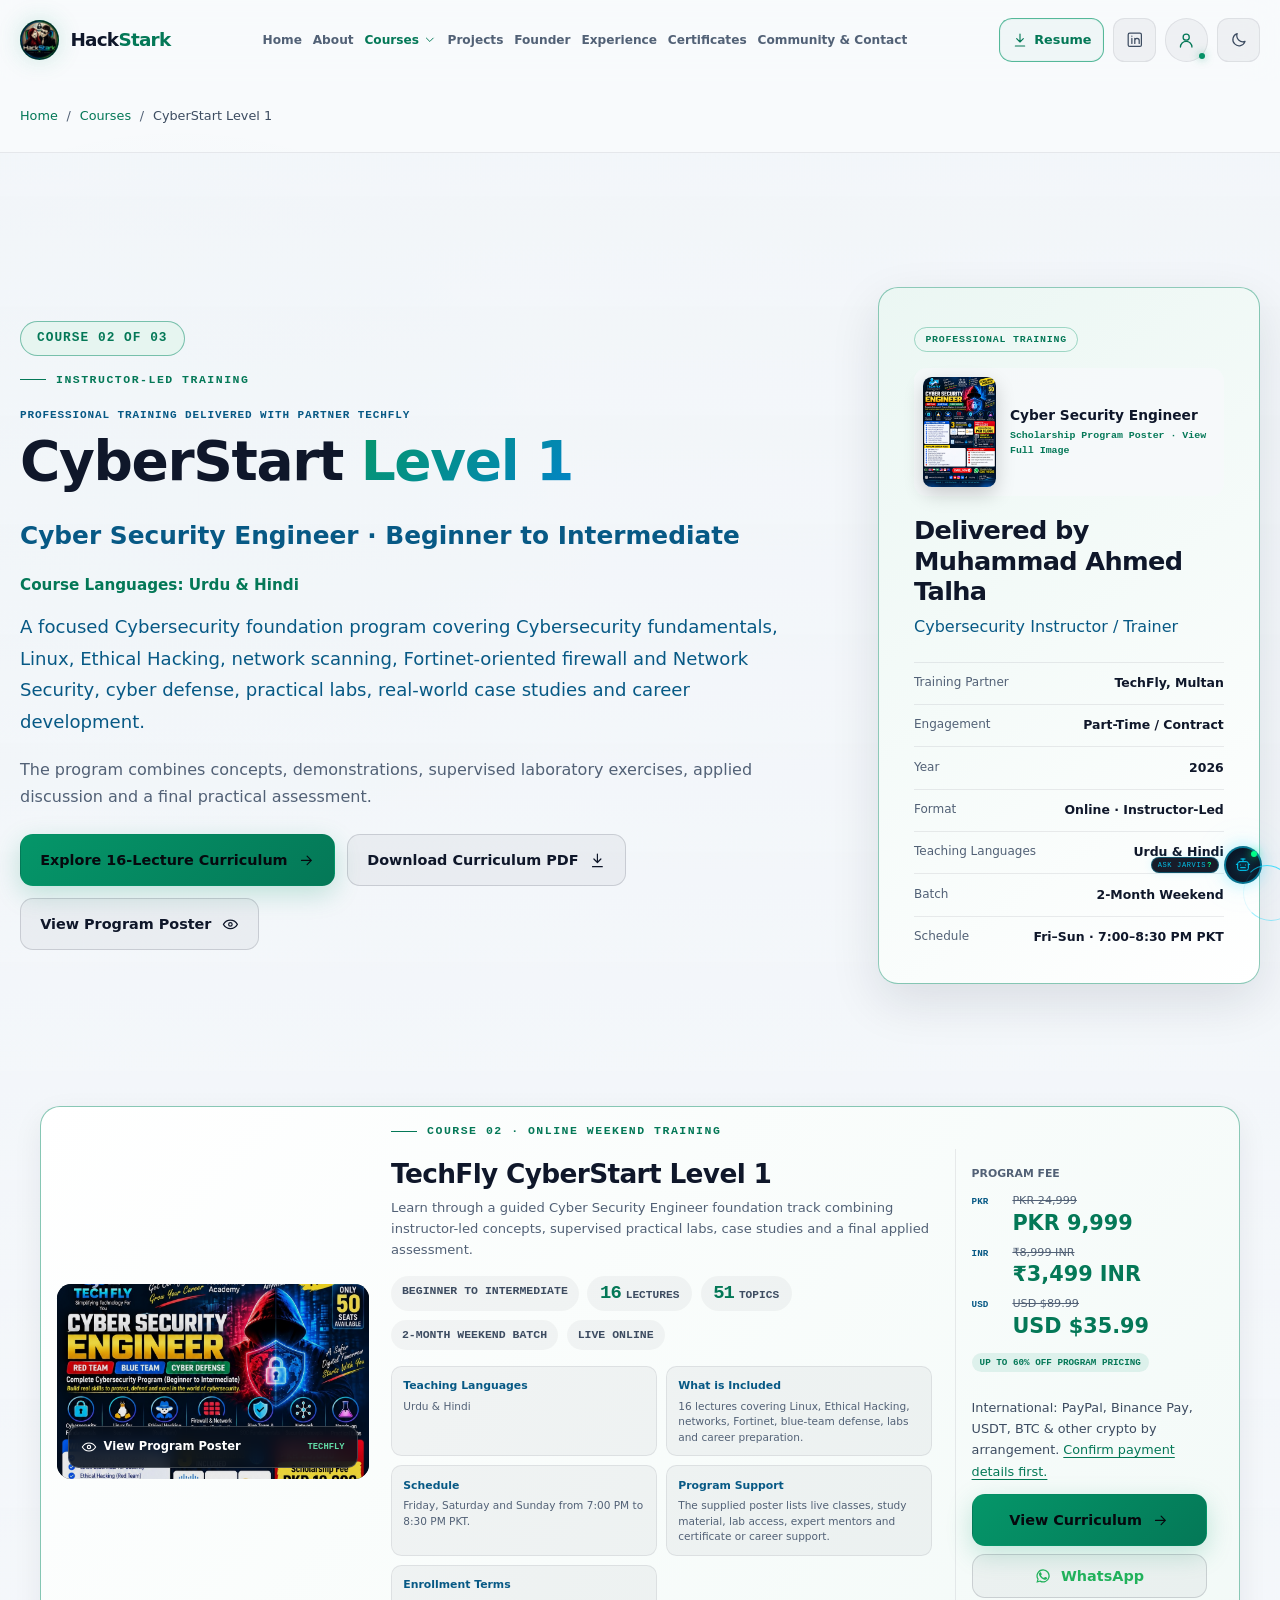
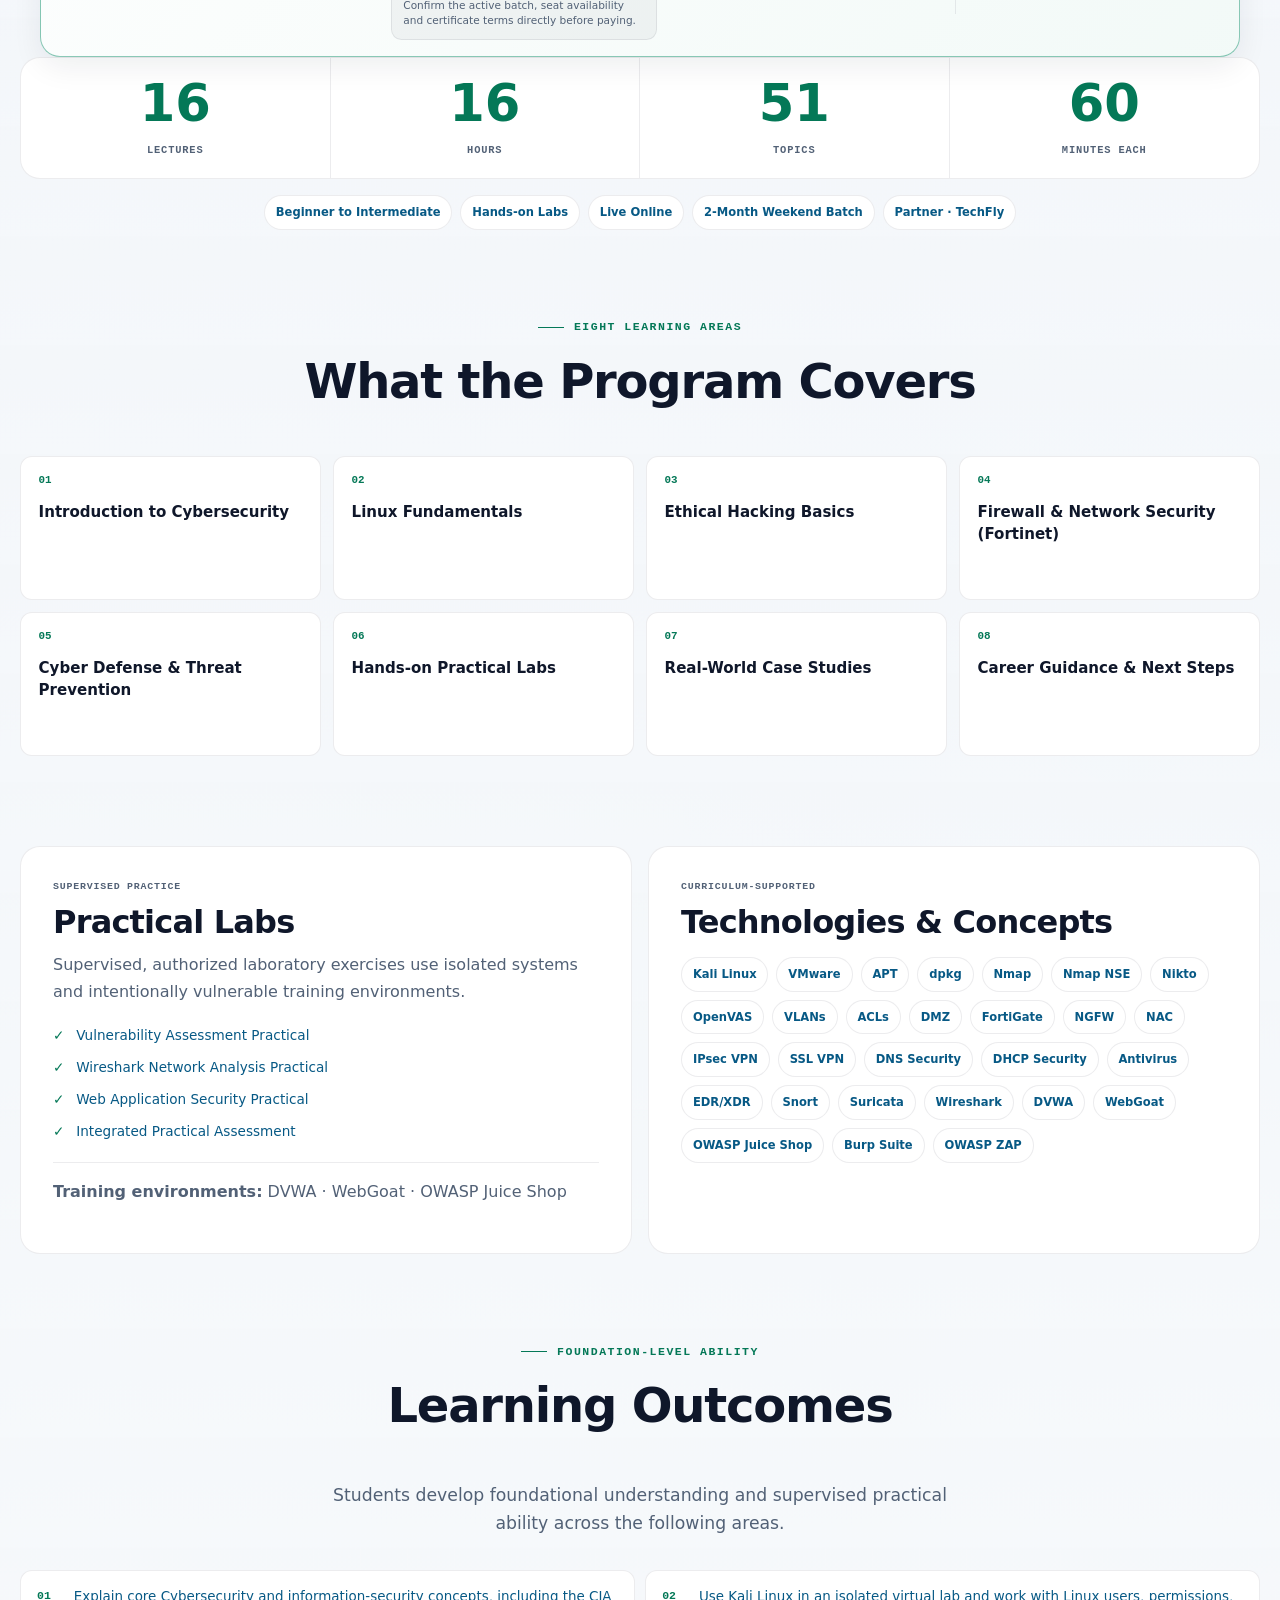
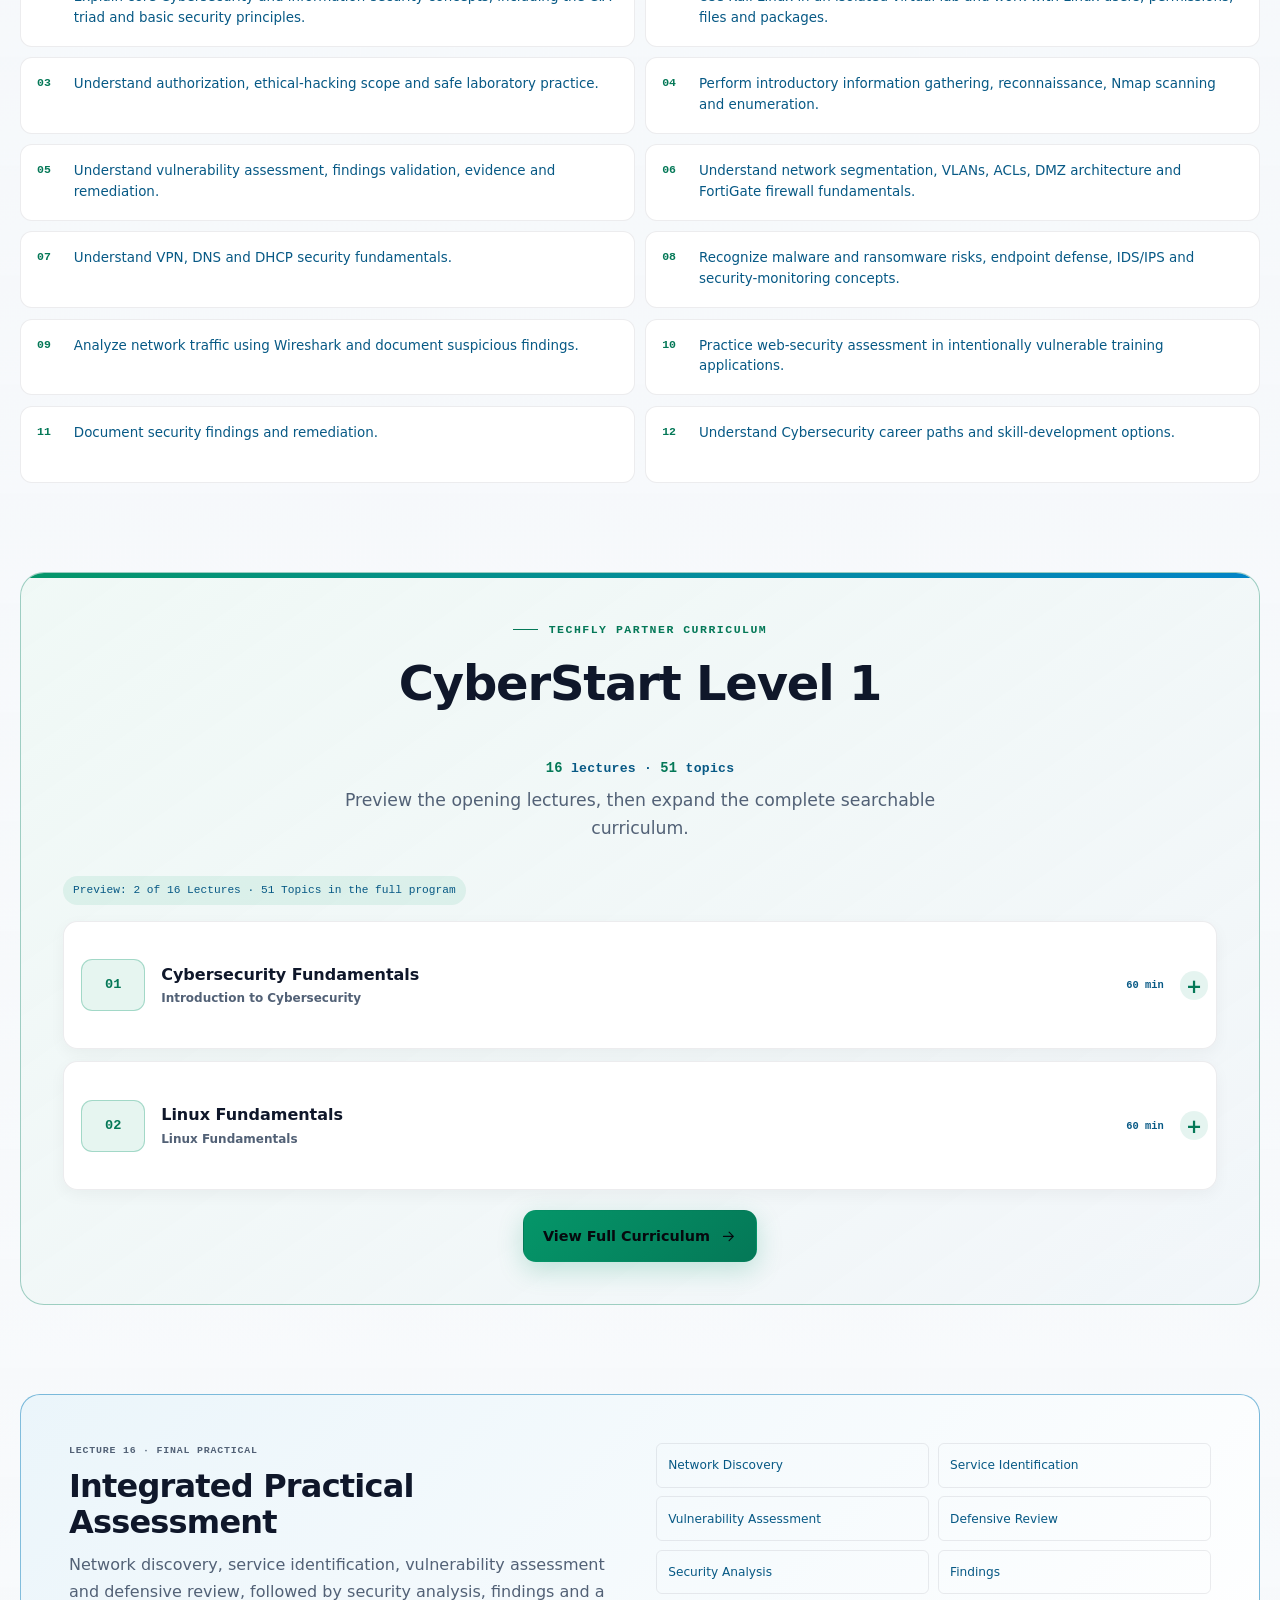
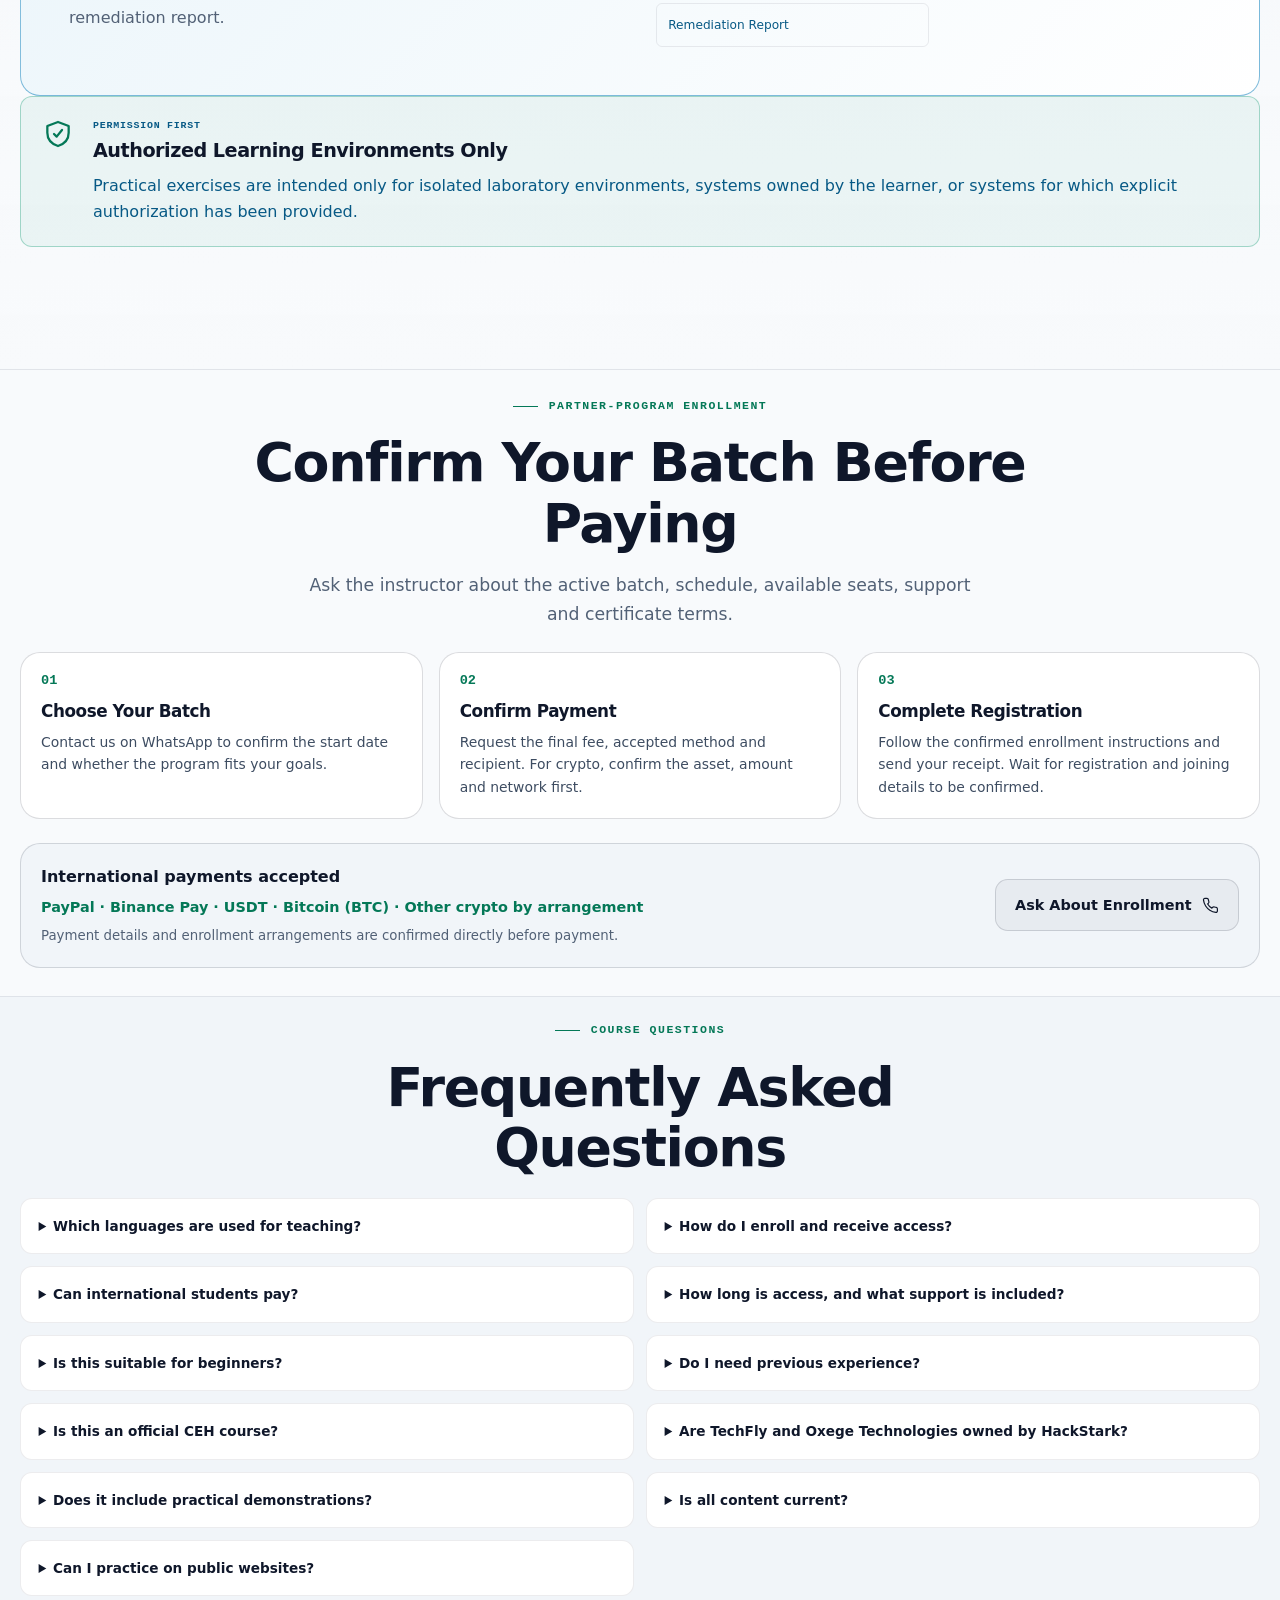
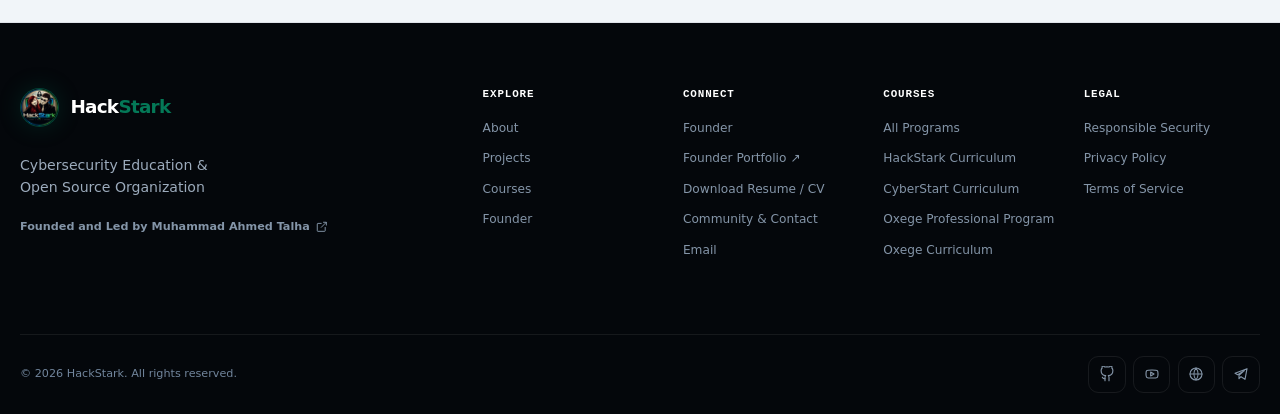
==== commit 2503e109: "Add files via upload" ====
--- a/cyberstart.html
+++ b/cyberstart.html
@@ -426,7 +426,7 @@
             <p class="cyberstart-program-label">Professional Training Delivered with Partner TechFly</p>
             <h1 id="cyberstart-heading">CyberStart <em>Level 1</em></h1>
             <p class="cyberstart-subtitle">Cyber Security Engineer · Beginner to Intermediate</p>
-            <p class="course-teaching-languages">Taught in Urdu &amp; Hindi</p>
+            <p class="course-teaching-languages">Course Languages: Urdu &amp; Hindi</p>
             <p class="cyberstart-lead">A focused Cybersecurity foundation program covering Cybersecurity fundamentals, Linux, Ethical Hacking, network scanning, Fortinet-oriented firewall and Network Security, cyber defense, practical labs, real-world case studies and career development.</p>
             <p>The program combines concepts, demonstrations, supervised laboratory exercises, applied discussion and a final practical assessment.</p>
             <div class="cyberstart-actions">
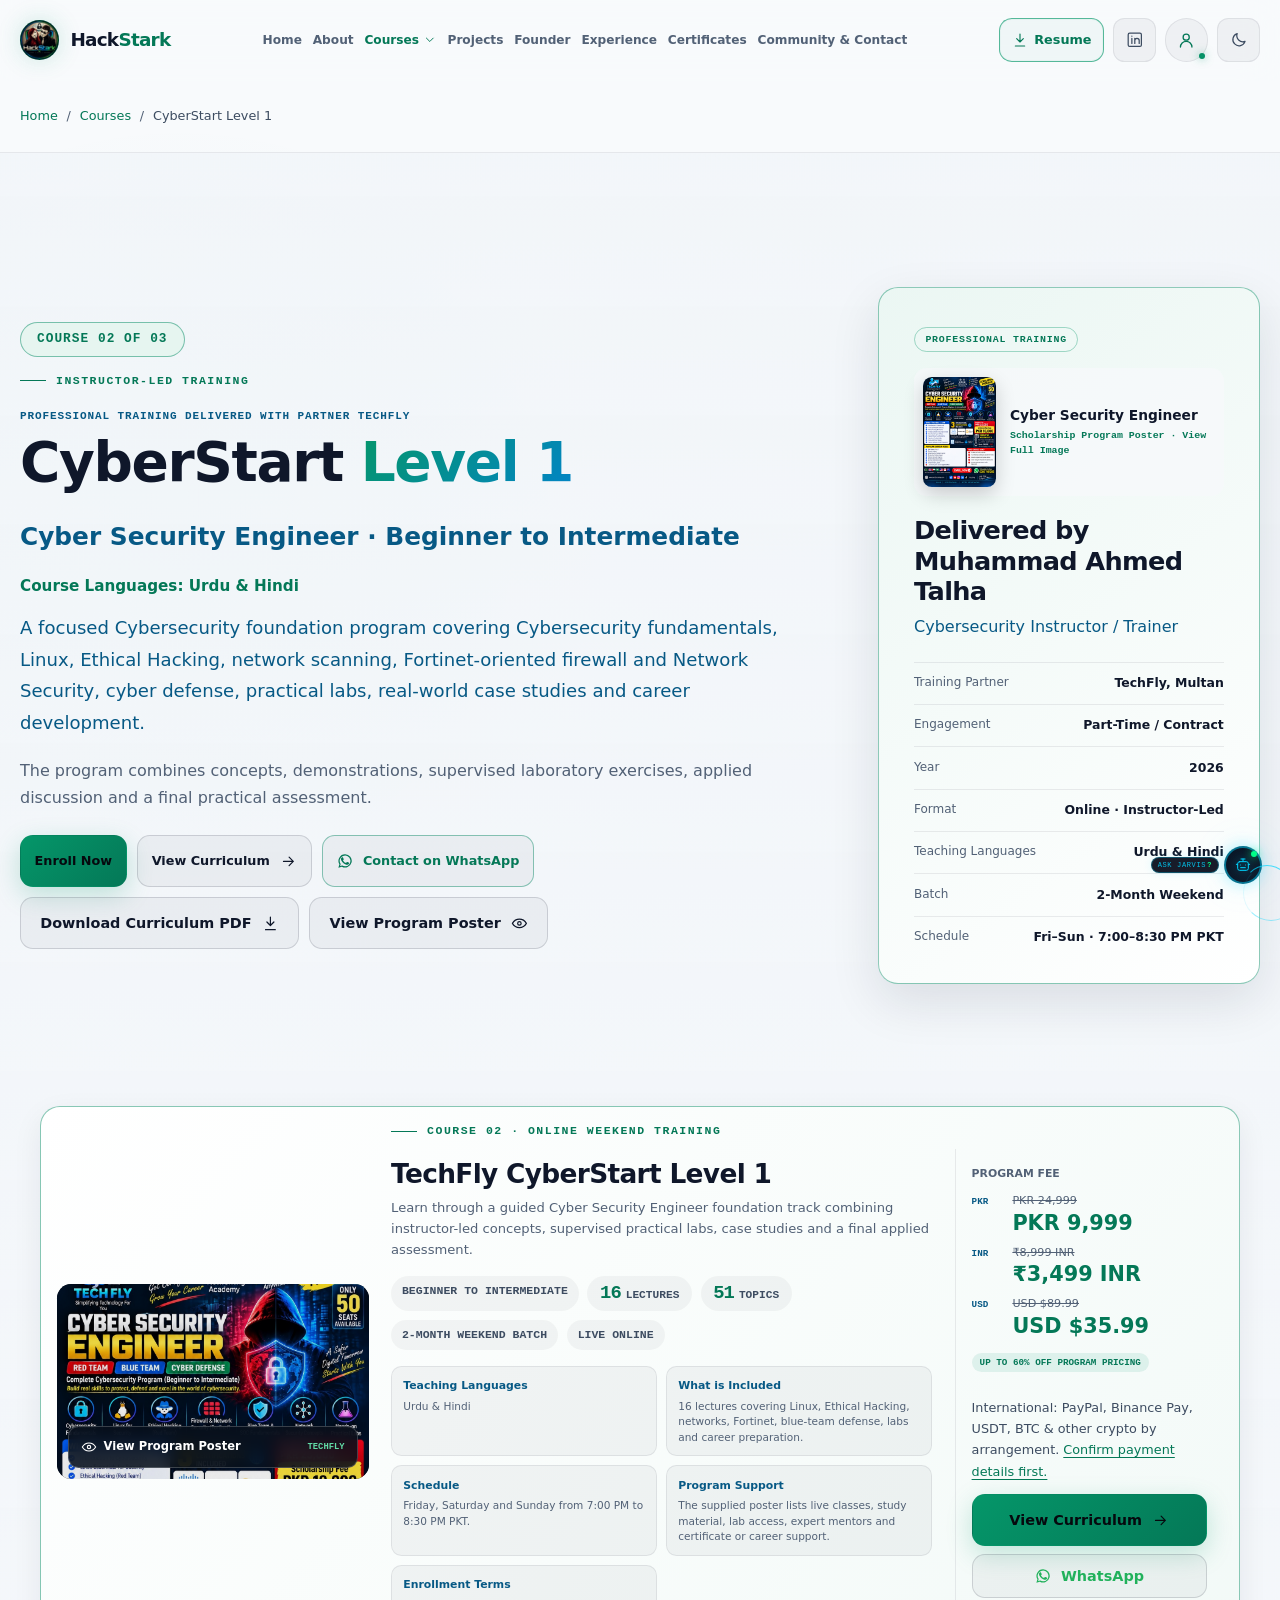
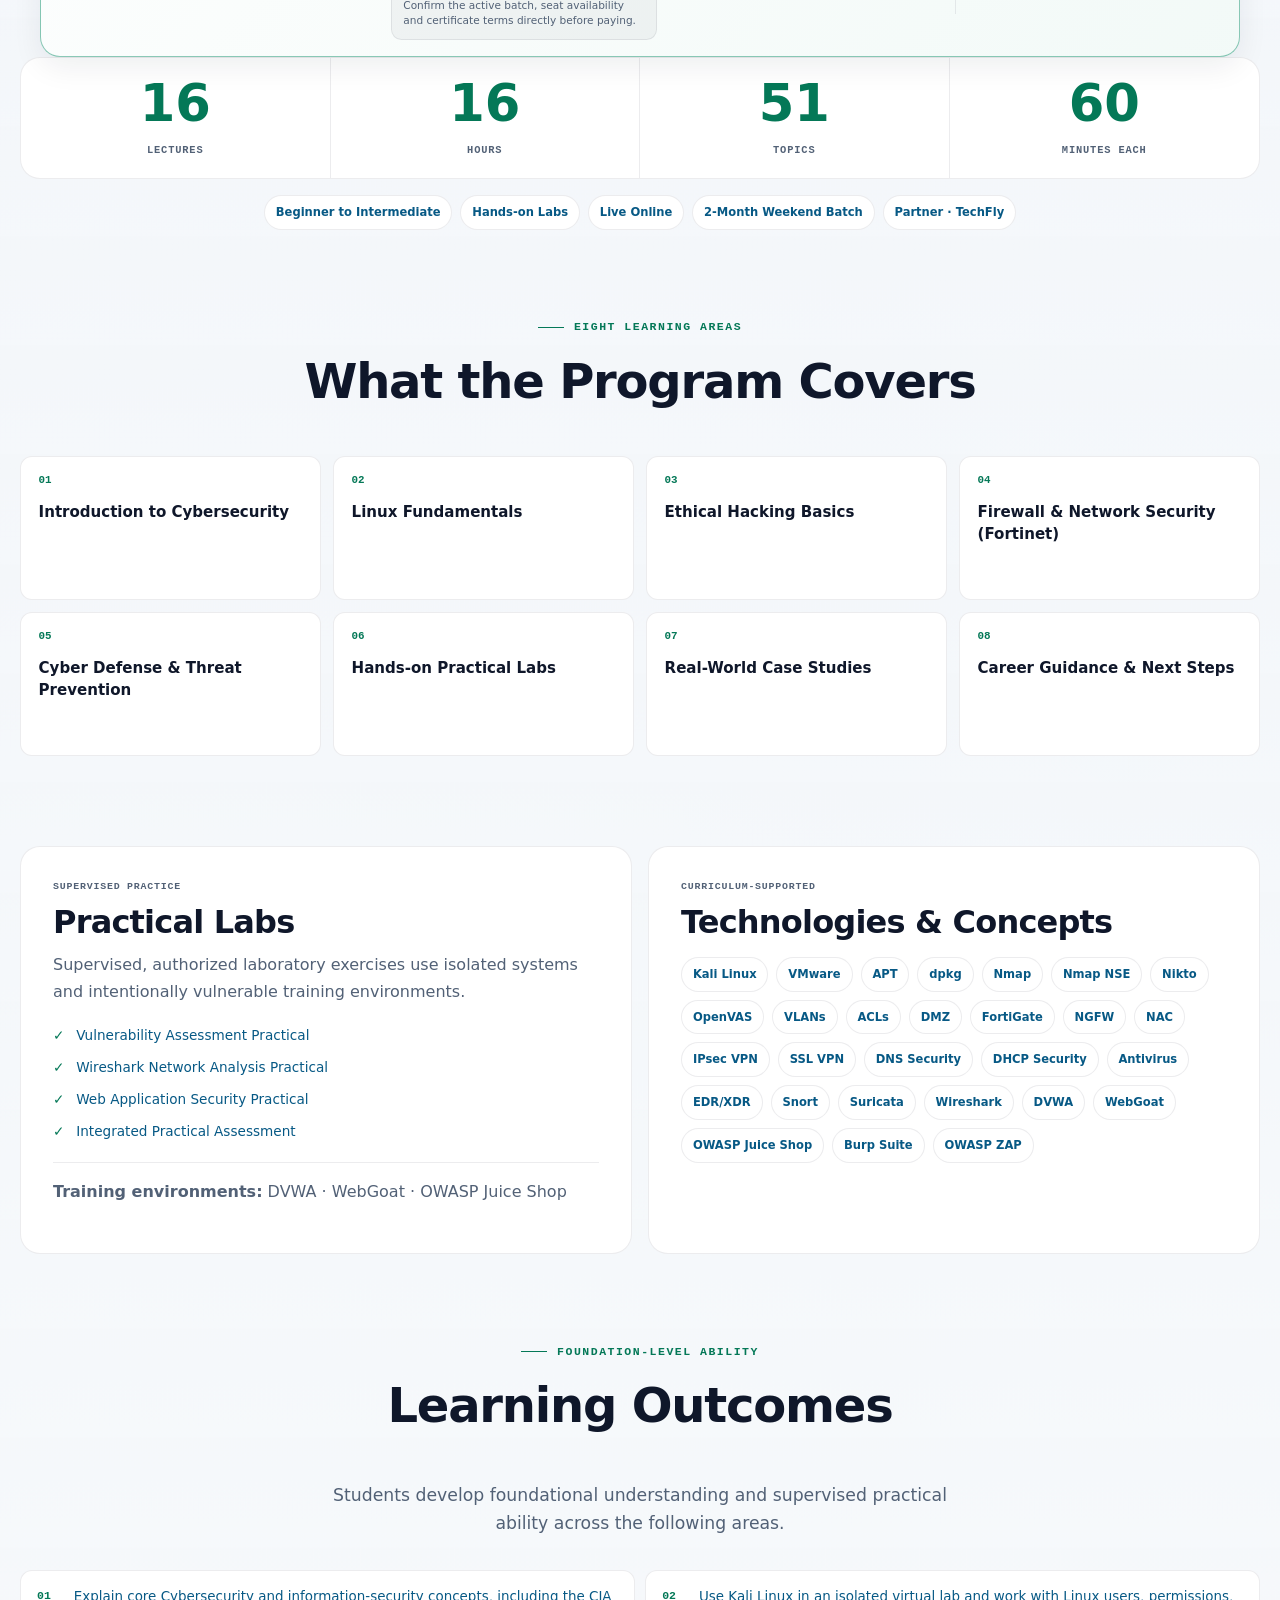
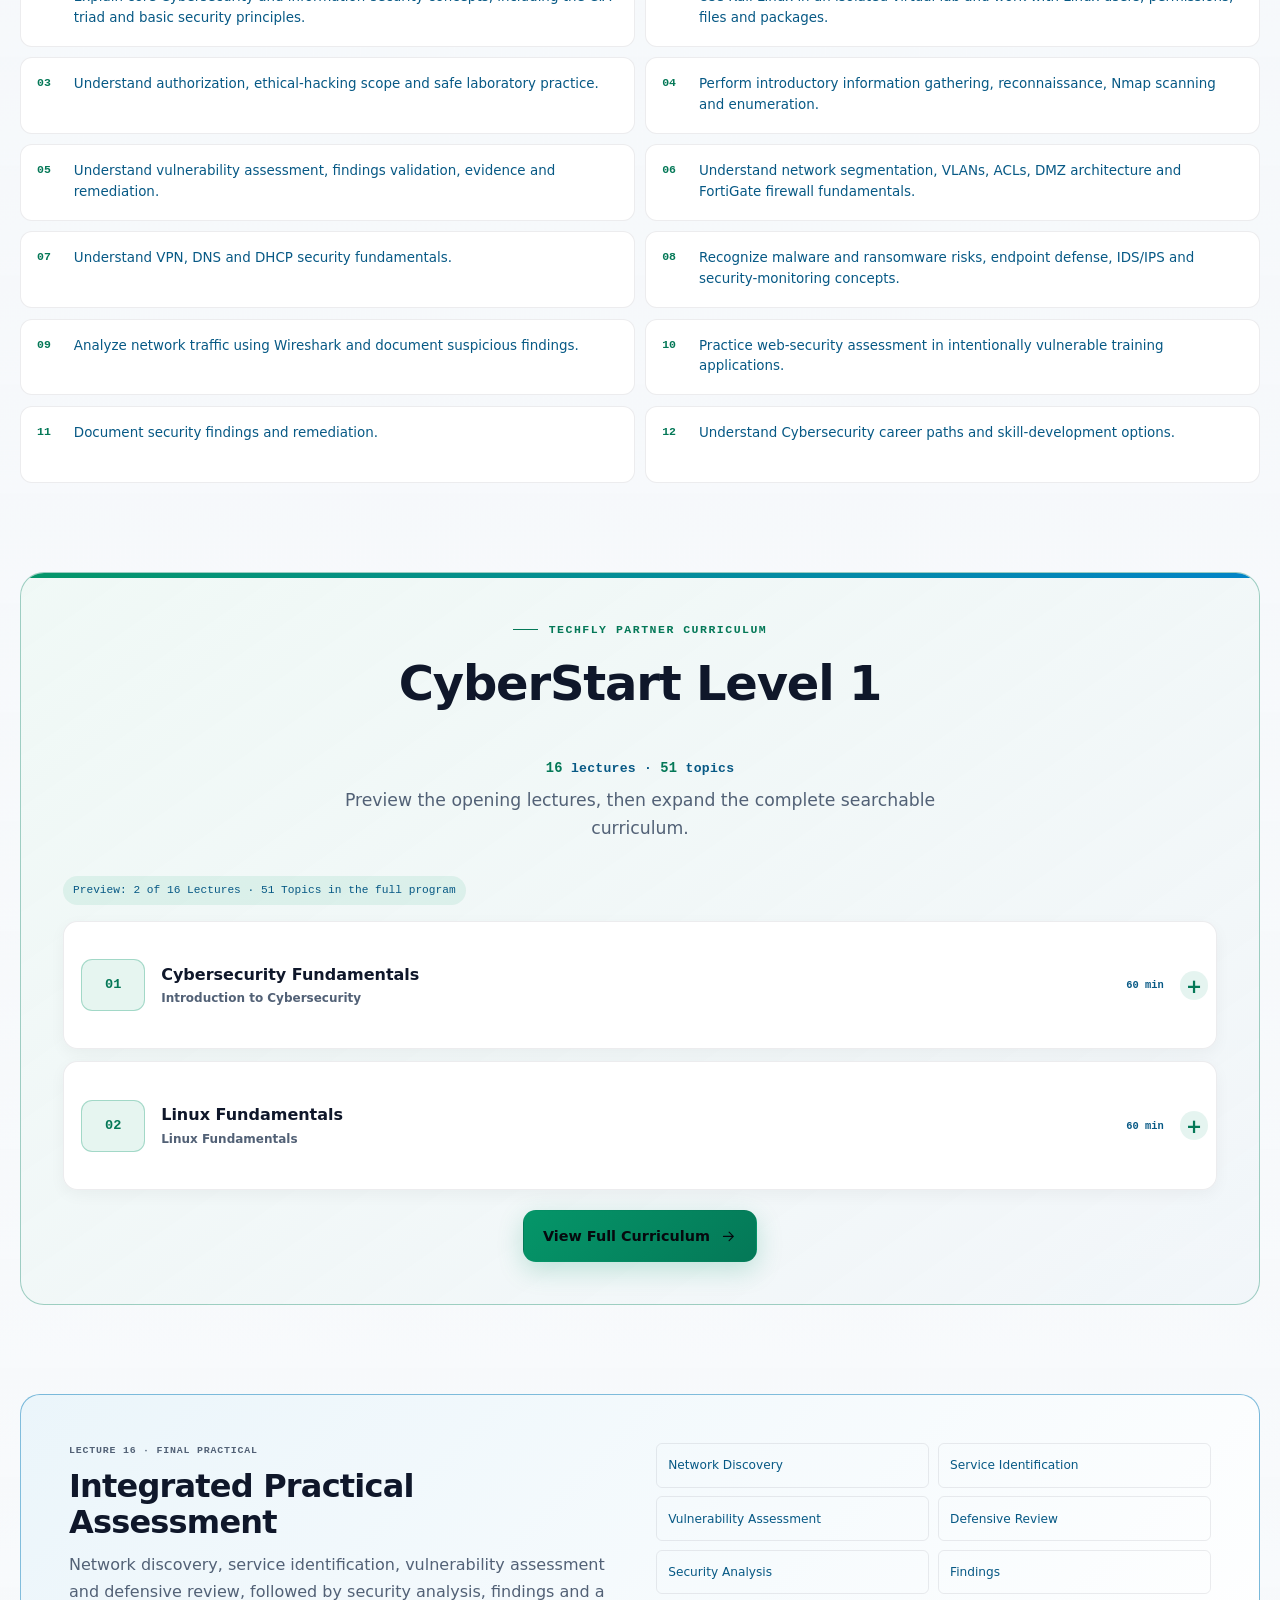
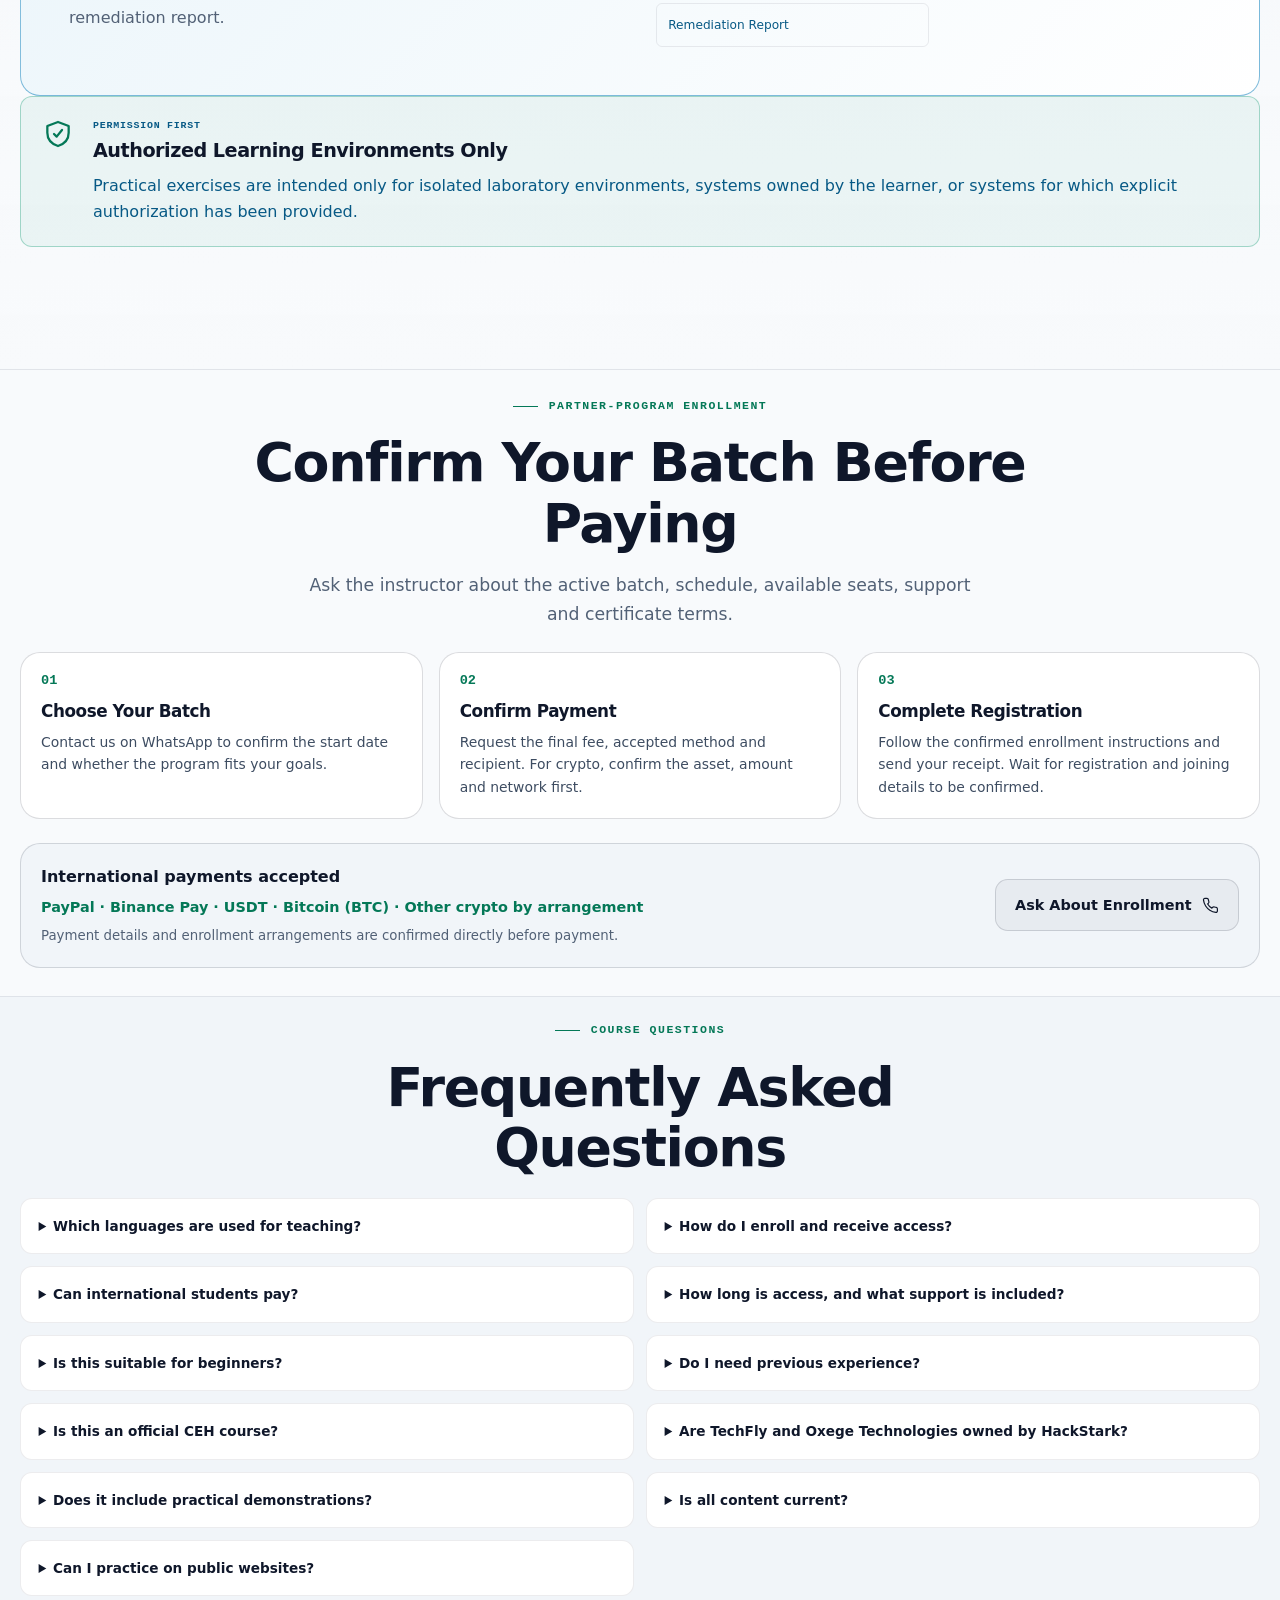
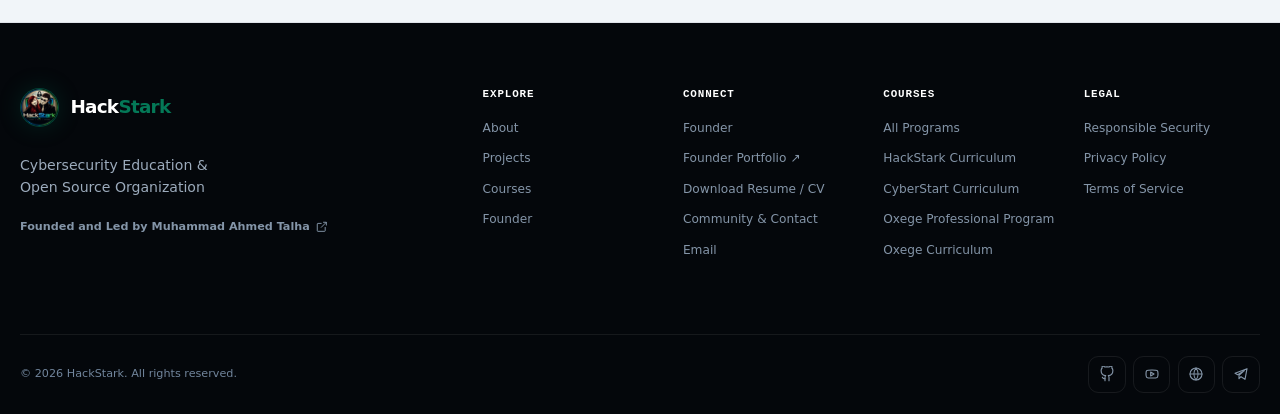
==== commit 895ce328: "Add files via upload" ====
--- a/cyberstart.html
+++ b/cyberstart.html
@@ -46,17 +46,17 @@
   <link rel="stylesheet" href="course.css?v=20261005c">
   <link rel="stylesheet" href="cyberstart.css?v=20261005">
   <link rel="stylesheet" href="jarvis-aichatbot.css?v=20260922">
-  <link rel="stylesheet" href="site-updates.css?v=20261008e">
+  <link rel="stylesheet" href="site-updates.css?v=20261009c">
   <script defer fetchpriority="high" crossorigin="anonymous" src="https://premium-cow-1150.clerk.accounts.dev/npm/@clerk/ui@1/dist/ui.browser.js"></script>
   <script defer fetchpriority="high" crossorigin="anonymous" data-clerk-publishable-key="pk_test_cHJlbWl1bS1jb3ctMTE1MC5jbGVyay5hY2NvdW50cy5kZXYk" src="https://premium-cow-1150.clerk.accounts.dev/npm/@clerk/clerk-js@6/dist/clerk.browser.js"></script>
   <script src="clerk-auth.js?v=20260922g" defer></script>
   <script src="oxege-curriculum-data.js?v=20261004" defer></script>
-  <script src="hackstark-data.js?v=20261008b" defer></script>
-  <script src="script.js?v=20261004" defer></script>
-  <script src="site-pages.js?v=20261008e" defer></script>
+  <script src="hackstark-data.js?v=20261009c" defer></script>
+  <script src="script.js?v=20261009a" defer></script>
+  <script src="site-pages.js?v=20261009b" defer></script>
   <script src="cyberstart.js?v=20261005" defer></script>
-  <script src="whatsapp-enrollment.js?v=20261008" defer></script>
-  <script src="jarvis-aichatbot.js?v=20261008e" defer></script>
+  <script src="whatsapp-enrollment.js?v=20261009a" defer></script>
+  <script src="jarvis-aichatbot.js?v=20261009d" defer></script>
 
   <script type="application/ld+json">
 {
@@ -295,18 +295,18 @@
           <button class="courses-toggle" id="courses-toggle-desktop" type="button" aria-expanded="false" aria-haspopup="menu" aria-controls="courses-menu-desktop">Courses <svg aria-hidden="true" viewBox="0 0 24 24"><path d="m6 9 6 6 6-6"/></svg></button>
           <div class="courses-menu" id="courses-menu-desktop" role="menu" aria-labelledby="courses-toggle-desktop" hidden>
             <div class="courses-menu__intro" role="presentation"><div><span class="courses-menu__eyebrow">HackStark Learning Paths</span></div><span class="courses-menu__count">3 Courses</span></div>
-            <a class="courses-tile courses-tile--01" role="menuitem" href="ethical-hacking-course.html#about-course" aria-labelledby="course-label-desktop-01">
+            <a class="courses-tile courses-tile--01" role="menuitem" href="ethical-hacking-course.html" aria-labelledby="course-label-desktop-01">
               <span class="courses-tile__icon courses-tile__icon--art" aria-hidden="true"><img src="course-security-art.svg" width="80" height="80" alt=""></span>
               <div class="courses-tile__body">
                 <p class="courses-tile__provider"><span class="courses-tile__label">By</span> <b>HackStark</b></p>
-                <h3 id="course-label-desktop-01">Ethical Hacking Course for Beginners</h3>
+                <h3 id="course-label-desktop-01" class="course-title-two-lines"><span>Ethical Hacking Course</span> <span>for Beginners</span></h3>
                 <div class="courses-tile__tags"><span>Beginner</span><span>Self-Paced</span></div>
               </div>
               <div class="courses-tile__actions">
                 <span class="courses-tile__view" aria-hidden="true"><span>View Course</span> <svg aria-hidden="true"><use href="#icon-arrow"></use></svg></span>
               </div>
             </a>
-            <a class="courses-tile courses-tile--02" role="menuitem" href="#cyberstart" aria-labelledby="course-label-desktop-02">
+            <a class="courses-tile courses-tile--02" role="menuitem" href="cyberstart.html" aria-labelledby="course-label-desktop-02">
               <span class="courses-tile__icon" aria-hidden="true"><svg><use href="#icon-terminal"></use></svg></span>
               <div class="courses-tile__body">
                 <p class="courses-tile__provider"><span class="courses-tile__label">Partner</span> <b>TechFly</b></p>
@@ -317,7 +317,7 @@
                 <span class="courses-tile__view" aria-hidden="true"><span>View Course</span> <svg aria-hidden="true"><use href="#icon-arrow"></use></svg></span>
               </div>
             </a>
-            <a class="courses-tile courses-tile--03" role="menuitem" href="oxege-training.html#oxege-training" aria-labelledby="course-label-desktop-03">
+            <a class="courses-tile courses-tile--03" role="menuitem" href="oxege-training.html" aria-labelledby="course-label-desktop-03">
               <span class="courses-tile__icon" aria-hidden="true"><svg><use href="#icon-layers"></use></svg></span>
               <div class="courses-tile__body">
                 <p class="courses-tile__provider"><span class="courses-tile__label">Partner</span> <b>Oxege Technologies</b></p>
@@ -368,18 +368,18 @@
           <button class="courses-toggle" id="courses-toggle-mobile" type="button" aria-expanded="false" aria-haspopup="menu" aria-controls="courses-menu-mobile">Courses <svg aria-hidden="true" viewBox="0 0 24 24"><path d="m6 9 6 6 6-6"/></svg></button>
           <div class="courses-menu" id="courses-menu-mobile" role="menu" aria-labelledby="courses-toggle-mobile" hidden>
             <div class="courses-menu__intro" role="presentation"><div><span class="courses-menu__eyebrow">HackStark Learning Paths</span></div><span class="courses-menu__count">3 Courses</span></div>
-            <a class="courses-tile courses-tile--01" role="menuitem" href="ethical-hacking-course.html#about-course" aria-labelledby="course-label-mobile-01">
+            <a class="courses-tile courses-tile--01" role="menuitem" href="ethical-hacking-course.html" aria-labelledby="course-label-mobile-01">
               <span class="courses-tile__icon courses-tile__icon--art" aria-hidden="true"><img src="course-security-art.svg" width="80" height="80" alt=""></span>
               <div class="courses-tile__body">
                 <p class="courses-tile__provider"><span class="courses-tile__label">By</span> <b>HackStark</b></p>
-                <h3 id="course-label-mobile-01">Ethical Hacking Course for Beginners</h3>
+                <h3 id="course-label-mobile-01" class="course-title-two-lines"><span>Ethical Hacking Course</span> <span>for Beginners</span></h3>
                 <div class="courses-tile__tags"><span>Beginner</span><span>Self-Paced</span></div>
               </div>
               <div class="courses-tile__actions">
                 <span class="courses-tile__view" aria-hidden="true"><span>View Course</span> <svg aria-hidden="true"><use href="#icon-arrow"></use></svg></span>
               </div>
             </a>
-            <a class="courses-tile courses-tile--02" role="menuitem" href="#cyberstart" aria-labelledby="course-label-mobile-02">
+            <a class="courses-tile courses-tile--02" role="menuitem" href="cyberstart.html" aria-labelledby="course-label-mobile-02">
               <span class="courses-tile__icon" aria-hidden="true"><svg><use href="#icon-terminal"></use></svg></span>
               <div class="courses-tile__body">
                 <p class="courses-tile__provider"><span class="courses-tile__label">Partner</span> <b>TechFly</b></p>
@@ -390,7 +390,7 @@
                 <span class="courses-tile__view" aria-hidden="true"><span>View Course</span> <svg aria-hidden="true"><use href="#icon-arrow"></use></svg></span>
               </div>
             </a>
-            <a class="courses-tile courses-tile--03" role="menuitem" href="oxege-training.html#oxege-training" aria-labelledby="course-label-mobile-03">
+            <a class="courses-tile courses-tile--03" role="menuitem" href="oxege-training.html" aria-labelledby="course-label-mobile-03">
               <span class="courses-tile__icon" aria-hidden="true"><svg><use href="#icon-layers"></use></svg></span>
               <div class="courses-tile__body">
                 <p class="courses-tile__provider"><span class="courses-tile__label">Partner</span> <b>Oxege Technologies</b></p>
@@ -429,11 +429,43 @@
             <p class="course-teaching-languages">Course Languages: Urdu &amp; Hindi</p>
             <p class="cyberstart-lead">A focused Cybersecurity foundation program covering Cybersecurity fundamentals, Linux, Ethical Hacking, network scanning, Fortinet-oriented firewall and Network Security, cyber defense, practical labs, real-world case studies and career development.</p>
             <p>The program combines concepts, demonstrations, supervised laboratory exercises, applied discussion and a final practical assessment.</p>
-            <div class="cyberstart-actions">
-              <a class="button button--primary" href="#cyberstart-curriculum">Explore 16-Lecture Curriculum <svg aria-hidden="true"><use href="#icon-arrow"></use></svg></a>
-              <a class="button button--ghost" href="CyberStart_Level_1_Techfly_16_Lecture_Curriculum.pdf" download="CyberStart_Level_1_Techfly_16_Lecture_Curriculum.pdf" aria-label="Download TechFly CyberStart Level 1 curriculum PDF">Download Curriculum PDF <svg aria-hidden="true"><use href="#icon-download"></use></svg></a>
-              <a class="button button--ghost" href="techfly-cyber-security-engineer-poster.jpg" target="_blank" rel="noopener noreferrer">View Program Poster <svg aria-hidden="true"><use href="#icon-eye"></use></svg></a>
-            </div>
+            <div class="cyberstart-actions course-preview-actions">
+ <a class="button button--primary" href="https://wa.me/923023070227?text=Hello%2C+I+would+like+to+enroll+in+TechFly+CyberStart+Level+1.+Please+confirm+the+active+batch%2C+available+seats%2C+fees%2C+schedule+and+registration+details." rel="noopener noreferrer" target="_blank">
+  Enroll Now
+ </a>
+ <a class="button button--ghost" href="#cyberstart-curriculum">
+  View Curriculum
+  <svg aria-hidden="true">
+   <use href="#icon-arrow">
+   </use>
+  </svg>
+ </a>
+ <a aria-label="Ask on WhatsApp about TechFly CyberStart Level 1" class="button button--ghost course-preview-contact" href="https://wa.me/923023070227?text=Hello%2C%20I%20would%20like%20more%20information%20about%20the%20TechFly%20CyberStart%20Level%201%20course.%20Please%20share%20the%20curriculum%2C%20fees%2C%20weekend%20schedule%2C%20and%20enrollment%20details." rel="noopener noreferrer" target="_blank">
+  <svg aria-hidden="true" class="whatsapp-icon">
+   <use href="#icon-whatsapp">
+   </use>
+  </svg>
+  <span>
+   Contact on WhatsApp
+  </span>
+ </a>
+</div>
+<div class="cyberstart-actions course-preview-resources">
+ <a aria-label="Download TechFly CyberStart Level 1 curriculum PDF" class="button button--ghost" download="CyberStart_Level_1_Techfly_16_Lecture_Curriculum.pdf" href="CyberStart_Level_1_Techfly_16_Lecture_Curriculum.pdf">
+  Download Curriculum PDF
+  <svg aria-hidden="true">
+   <use href="#icon-download">
+   </use>
+  </svg>
+ </a>
+ <a class="button button--ghost" href="techfly-cyber-security-engineer-poster.jpg" rel="noopener noreferrer" target="_blank">
+  View Program Poster
+  <svg aria-hidden="true">
+   <use href="#icon-eye">
+   </use>
+  </svg>
+ </a>
+</div>
           </div>
           <aside class="cyberstart-credential" aria-label="CyberStart delivery details">
             <span class="cyberstart-credential__badge">Professional Training</span>
@@ -490,7 +522,7 @@
         </div>
 
         <div class="cyberstart-stats" aria-label="CyberStart program highlights">
-          <div><strong>16</strong><span>Lectures</span></div><div><strong>16</strong><span>Hours</span></div><div><strong>51</strong><span>Topics</span></div><div><strong>60</strong><span>Minutes Each</span></div>
+          <div><strong data-count-up>16</strong><span>Lectures</span></div><div><strong data-count-up>16</strong><span>Hours</span></div><div><strong data-count-up>51</strong><span>Topics</span></div><div><strong data-count-up>60</strong><span>Minutes Each</span></div>
         </div>
         <ul class="cyberstart-badges" aria-label="Program attributes">
           <li>Beginner to Intermediate</li><li>Hands-on Labs</li><li>Live Online</li><li>2-Month Weekend Batch</li><li>Partner · TechFly</li>
@@ -532,7 +564,7 @@
           <div class="section-intro section-intro--center">
             <p class="eyebrow"><span></span> TechFly Partner Curriculum</p>
             <h3 id="cyberstart-curriculum-heading">CyberStart Level 1</h3>
-            <p class="curriculum-count"><strong>16</strong> lectures · <strong>51</strong> topics</p>
+            <p class="curriculum-count"><strong data-count-up>16</strong> lectures · <strong data-count-up>51</strong> topics</p>
             <p>Preview the opening lectures, then expand the complete searchable curriculum.</p>
           </div>
           <div class="cyberstart-curriculum__tools" hidden>
@@ -720,7 +752,6 @@
           </div>
         </form>
         <div class="jarvis-input-footer">
-          <span class="jarvis-footer-text">Local HackStark Knowledge • No External AI Service</span>
           <button id="jarvis-clear-btn" type="button">Clear Chat</button>
         </div>
       </div>
--- a/site-updates.css
+++ b/site-updates.css
@@ -31,12 +31,35 @@
 .homepage-course .course-overview__grid h2,.homepage-course .cyberstart-hero h2,.homepage-course .oxege-hero h2 { max-width: 20ch; font-size: clamp(2rem,4.2vw,3.75rem); line-height: 1.08; }
 .homepage-course .cyberstart-hero__copy,.homepage-course .oxege-hero__copy { min-width: 0; }
 .homepage-course .course-teaching-languages { color: var(--accent-text); }
-.homepage-previews .course-preview-actions,.homepage-previews .course-preview-resources { display: flex; flex-wrap: wrap; gap: .65rem; }
-.homepage-previews .course-preview-actions { margin-top: 1.5rem; }
-.homepage-previews .course-preview-resources { margin-top: .65rem; }
-.homepage-previews .course-preview-actions .button { min-width: 0; }
-.homepage-previews .course-preview-contact { border-color: color-mix(in srgb,var(--accent) 40%,var(--border)); color: var(--accent-text); }
-.homepage-previews .course-preview-contact .whatsapp-icon { width: 1rem; height: 1rem; fill: currentColor; stroke: none; }
+.course-preview-actions,.course-preview-resources { display: flex; flex-wrap: wrap; gap: .65rem; }
+.course-preview-actions { margin-top: 1.5rem; }
+.course-preview-resources { margin-top: .65rem; }
+.course-preview-actions .button { min-width: 0; padding-inline: .85rem; font-size: .8rem; }
+.course-preview-contact { border-color: color-mix(in srgb,var(--accent) 40%,var(--border)); color: var(--accent-text); }
+.course-preview-contact .whatsapp-icon { width: 1rem; height: 1rem; fill: currentColor; stroke: none; }
+.course-enrollment-message { margin: .45rem 0 0; color: var(--text-soft); font-size: .8rem; }
+.course-enrollment-message:empty { display: none; }
+.homepage-course .course-overview__grid .course-title-two-lines,.detail-page .course-overview__grid .course-title-two-lines { max-width: none; font-size: clamp(1.35rem,3.4vw,2.65rem); line-height: 1.15; }
+.course-title-two-lines > span,.course-title-two-lines > a > span { display: block; white-space: nowrap; }
+.featured-course h2.course-title-two-lines { font-size: clamp(1.3rem,5.3vw,2.4rem); }
+.course-enrollment__content h3.course-title-two-lines { font-size: clamp(1.1rem,2.1vw,1.65rem); line-height: 1.2; }
+.course-curriculum-section .section-intro h2.course-title-two-lines { max-width: none; font-size: clamp(1.25rem,3.4vw,2.65rem); }
+.courses-tile--01 .courses-tile__body { container-type: inline-size; }
+.courses-tile--01 h3.course-title-two-lines { font-size: clamp(.68rem,8cqi,.87rem); }
+[data-count-up] { font-variant-numeric: tabular-nums; }
+.course-reviews-summary { display: inline-flex; align-items: center; gap: .4rem; width: fit-content; margin: .2rem 0 .9rem; padding: .4rem .7rem; border: 1px solid color-mix(in srgb,var(--accent) 30%,var(--border)); border-radius: 999px; background: color-mix(in srgb,var(--accent) 6%,var(--surface)); color: var(--text-soft); font-size: .76rem; font-weight: 650; }
+.course-reviews-summary strong { color: var(--accent-text); }
+.course-reviews-summary svg { width: .85rem; height: .85rem; }
+.course-reviews .section-intro h2 { max-width: none; }
+.course-review-grid { display: grid; grid-template-columns: repeat(3,minmax(0,1fr)); gap: 1rem; }
+.course-review-card { display: grid; grid-template-rows: auto 1fr; gap: .9rem; min-width: 0; scroll-margin-top: 1rem; padding: 1.15rem; border: 1px solid var(--border); border-radius: var(--radius-lg); background: var(--surface); box-shadow: var(--shadow-soft); }
+.course-review-card__header { display: flex; align-items: center; gap: .7rem; min-width: 0; }
+.course-review-avatar { display: grid; width: 2.3rem; height: 2.3rem; flex: 0 0 auto; place-items: center; border-radius: .7rem; color: var(--accent-text); background: color-mix(in srgb,var(--accent) 10%,var(--surface)); font: 750 .75rem var(--font-mono); }
+.course-review-card h3 { margin: 0; color: var(--text); font-size: .9rem; line-height: 1.4; }
+.course-review-quote { margin-left: auto; color: var(--accent-text); font-size: 2rem; line-height: 1; }
+.course-review-card blockquote { margin: 0; color: var(--text-soft); font-size: .85rem; line-height: 1.7; }
+.course-reviews-more { display: grid; justify-items: center; gap: .6rem; margin-top: 1.5rem; }
+.course-reviews-more p { margin: 0; color: var(--muted); font-size: .8rem; }
 .homepage-course.oxege .oxege-program-label,.homepage-course.oxege .oxege-hero h2 em,.homepage-course.oxege .oxege-credential__badge,.homepage-course.oxege .curriculum-sequence { color: var(--secondary-text); }
 .enrollment-guide .section-intro h2 { max-width: 24ch; }
 .enrollment-steps { display: grid; grid-template-columns: repeat(4,minmax(0,1fr)); gap: 1rem; padding: 0; margin: 1.5rem 0; list-style: none; }
@@ -69,12 +92,14 @@
 .detail-page .course-subnav { position: static; }
 .detail-page .desktop-nav .courses-toggle { color: var(--accent-text); }
 @media (max-width: 64rem) {
+  .course-review-grid { grid-template-columns: repeat(2,minmax(0,1fr)); }
   .programs-compact .program-banner-list { grid-template-columns: 1fr; }
   .enrollment-steps { grid-template-columns: repeat(2,minmax(0,1fr)); }
   .international-payments { align-items: flex-start; flex-direction: column; }
 }
 @media (max-width: 40rem) {
-  .homepage-previews .course-preview-actions .button { width: 100%; justify-content: center; }
+  .course-review-grid { grid-template-columns: 1fr; gap: .7rem; }
+  .course-preview-actions .button { width: 100%; justify-content: center; }
   .homepage-course .oxege-credential dl div { align-items: flex-start; flex-direction: column; gap: .2rem; }
   .homepage-course .oxege-credential dd { text-align: left; }
   .enrollment-steps { grid-template-columns: 1fr; gap: .65rem; }
